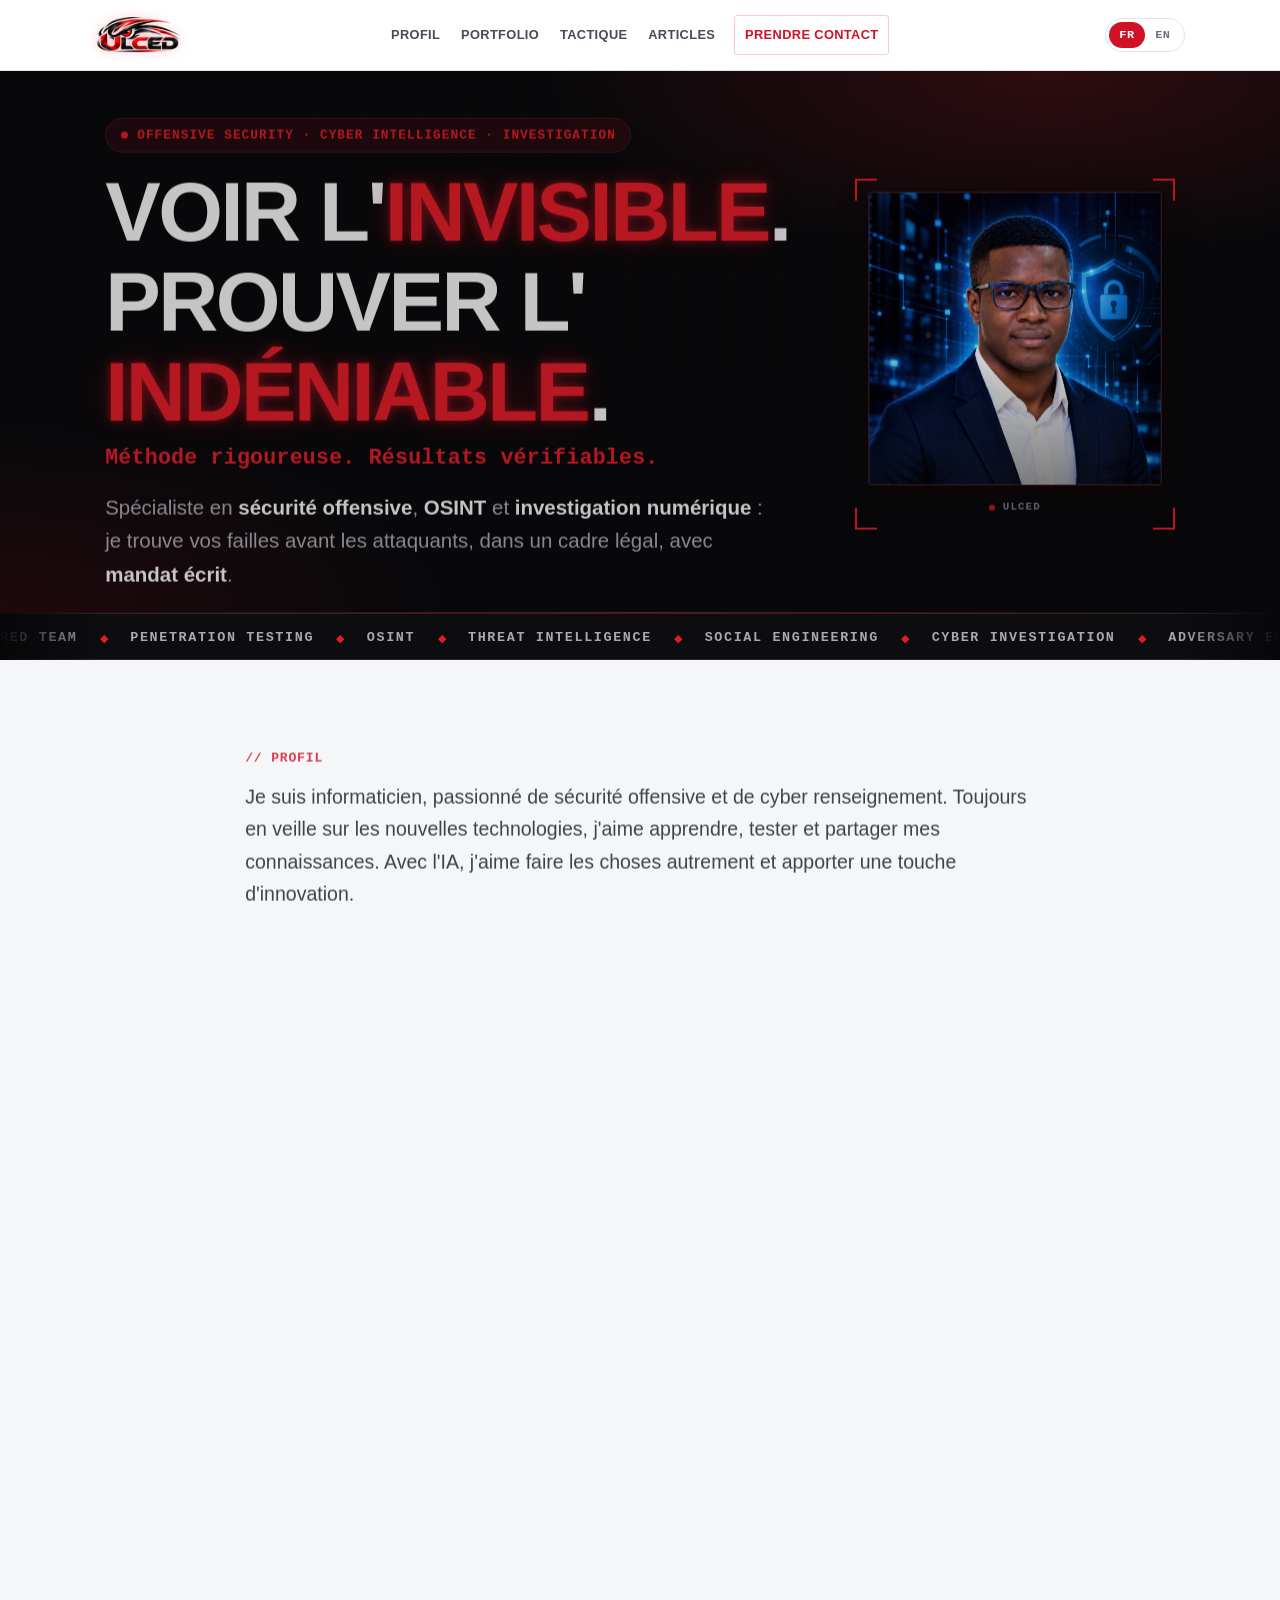
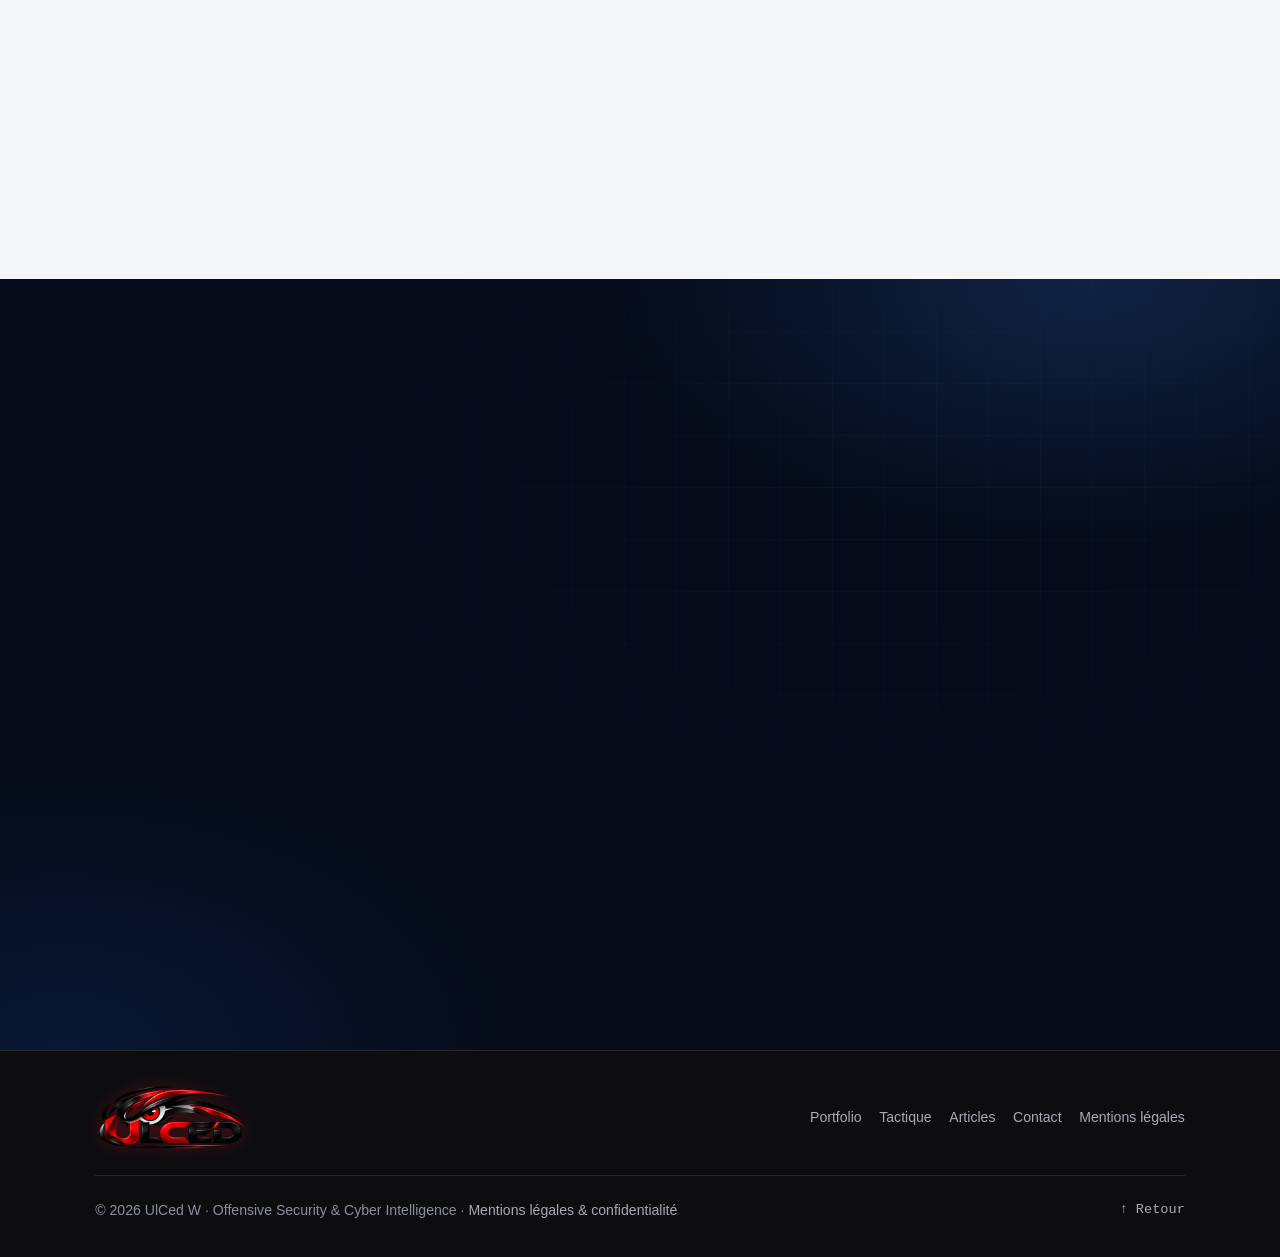
==== index.html @ e9af4fa5 "Give the Contact section a cyber midnight-blue background - New .section-night variable override (sa" ====
<!DOCTYPE html>
<html lang="fr" data-theme="dark">
<head>
  <meta charset="UTF-8" />
  <meta name="viewport" content="width=device-width, initial-scale=1.0" />

  <!-- Politique de sécurité du contenu : tout doit provenir du site lui-même -->
  <meta http-equiv="Content-Security-Policy"
        content="default-src 'self'; script-src 'self'; style-src 'self'; img-src 'self' data:; font-src 'self'; connect-src 'self'; form-action 'self' mailto:; base-uri 'self'; object-src 'none'; frame-src 'none'; child-src 'none'; worker-src 'none'; manifest-src 'self'; upgrade-insecure-requests" />
  <meta name="referrer" content="no-referrer" />
  <meta name="robots" content="index, follow" />
  <meta name="theme-color" content="#0a0a0c" />

  <title>UlCed W · Cybersécurité offensive, OSINT &amp; Investigation numérique</title>
  <meta name="description" content="Hacker éthique : tests d'intrusion, red teaming, OSINT et cyber-enquête. Sécurité offensive menée légalement, sous contrat, pour protéger votre organisation. Missions locales et à l'international." />
  <meta name="author" content="UlCed W" />
  <meta name="keywords" content="hacker éthique, pentest, test d'intrusion, red team, OSINT, cyber-enquête, cybersécurité, sécurité offensive" />

  <!-- Adresse publique du site : à remplacer par votre domaine réel après déploiement -->
  <link rel="canonical" href="https://ulced.com/" />

  <meta property="og:type" content="website" />
  <meta property="og:url" content="https://ulced.com/" />
  <meta property="og:title" content="UlCed W · Cybersécurité offensive, OSINT &amp; Investigation" />
  <meta property="og:description" content="Je teste vos systèmes, légalement, pour révéler vos failles avant qu'un adversaire ne les exploite. Pentest, red team, OSINT et cyber-enquête." />
  <meta property="og:image" content="https://ulced.com/assets/og-image.jpg" />
  <meta property="og:image:width" content="1200" />
  <meta property="og:image:height" content="630" />
  <meta property="og:locale" content="fr_FR" />
  <meta name="twitter:card" content="summary_large_image" />
  <meta name="twitter:title" content="UlCed W · Cybersécurité offensive, OSINT &amp; Investigation" />
  <meta name="twitter:description" content="Des failles prouvées, pas supposées. Pentest, red team, OSINT et cyber-enquête, légalement, sous contrat." />
  <meta name="twitter:image" content="https://ulced.com/assets/og-image.jpg" />

  <script src="js/head.js"></script>
  <link rel="preload" href="css/style.css" as="style" />
  <link rel="stylesheet" href="css/style.css" />
  <link rel="icon" type="image/png" href="assets/ulced-favicon.png" />
  <link rel="apple-touch-icon" href="assets/ulced-favicon.png" />

  <!-- Données structurées (SEO / résultats enrichis) -->
  <script type="application/ld+json">
  {
    "@context": "https://schema.org",
    "@type": "ProfessionalService",
    "name": "UlCed W · Cybersécurité offensive & Investigation numérique",
    "description": "Hacker éthique : tests d'intrusion, red teaming, OSINT et cyber-enquête. Missions légales, sous contrat, locales et à l'international.",
    "areaServed": ["Afrique de l'Ouest", "International"],
    "knowsAbout": ["Test d'intrusion", "Red teaming", "OSINT", "Cyber Threat Intelligence", "Cyber-enquête", "Sécurité mobile", "Ingénierie sociale"],
    "email": "ulc3d@proton.me",
    "url": "https://ulced.com/",
    "provider": { "@type": "Person", "name": "UlCed W", "jobTitle": "Hacker éthique · Sécurité offensive, OSINT & investigation" }
  }
  </script>
</head>
<body>
  <span id="top" aria-hidden="true"></span>
  <a class="skip-link" href="#main" data-en="Skip to content">Aller au contenu</a>

  <!-- ============ EN-TÊTE / NAVIGATION ============ -->
  <header class="site-header">
    <div class="container header-inner">
      <a href="#top" class="brand" aria-label="Accueil">
        <img src="assets/ulced-logo.png" alt="UlCed" class="brand-logo-full" width="99" height="42" />
      </a>

      <nav class="nav" aria-label="Navigation principale">
        <button class="nav-toggle" aria-expanded="false" aria-controls="nav-menu" aria-label="Ouvrir le menu">
          <span></span><span></span><span></span>
        </button>
        <ul class="nav-menu" id="nav-menu">
          <li><a href="#about" data-en="Profile">Profil</a></li>
          <li><a href="portfolio.html" data-en="Portfolio">Portfolio</a></li>
          <li><a href="methodology.html" data-en="Tactics">Tactique</a></li>
          <li><a href="articles.html" data-en="Articles">Articles</a></li>
          <li><a href="#contact" class="nav-cta" data-en="Get in touch">Prendre contact</a></li>
        </ul>
      </nav>

      <div class="lang-toggle" role="group" aria-label="Langue / Language">
        <button type="button" class="lang-btn is-active" data-lang="fr">FR</button>
        <button type="button" class="lang-btn" data-lang="en">EN</button>
      </div>
    </div>
  </header>

  <main id="main">

    <!-- ============ HERO ============ -->
    <section class="hero">
      <div class="hero-bg" aria-hidden="true"></div>
      <div class="container hero-inner">
        <div class="hero-text">
          <p class="hero-eyebrow reveal"><span class="dot"></span>Offensive Security · Cyber Intelligence · Investigation</p>
          <h1 class="hero-title reveal" data-en="See the &lt;span class=&quot;hl glitch&quot; data-text=&quot;INVISIBLE&quot;&gt;invisible&lt;/span&gt;.&lt;br /&gt;Prove the &lt;span class=&quot;hl glitch&quot; data-text=&quot;UNDENIABLE&quot;&gt;undeniable&lt;/span&gt;.">Voir l'<span class="hl glitch" data-text="INVISIBLE">invisible</span>.<br />Prouver l'<span class="hl glitch" data-text="INDÉNIABLE">indéniable</span>.</h1>
          <p class="hero-sub reveal" data-en="Rigorous method. Verifiable results.">Méthode rigoureuse. Résultats vérifiables.</p>
          <p class="hero-lead reveal" data-en="Specialist in &lt;strong&gt;offensive security&lt;/strong&gt;, &lt;strong&gt;OSINT&lt;/strong&gt; and &lt;strong&gt;digital investigation&lt;/strong&gt;: I find your flaws before the attackers do, within a legal framework, with a &lt;strong&gt;written mandate&lt;/strong&gt;.">Spécialiste en <strong>sécurité offensive</strong>, <strong>OSINT</strong> et <strong>investigation numérique</strong>&nbsp;: je trouve vos failles avant les attaquants, dans un cadre légal, avec <strong>mandat écrit</strong>.</p>
        </div>
        <div class="hero-photo-frame reveal">
          <span class="frame-corner corner-tl" aria-hidden="true"></span>
          <span class="frame-corner corner-tr" aria-hidden="true"></span>
          <span class="frame-corner corner-bl" aria-hidden="true"></span>
          <span class="frame-corner corner-br" aria-hidden="true"></span>
          <div class="hero-photo-inner">
            <img src="assets/profil-hero.jpg" alt="UlCed W" width="1100" height="1100" />
            <div class="hero-photo-scan" aria-hidden="true"></div>
          </div>
          <p class="frame-tag" aria-hidden="true"><span class="dot"></span>ULCED</p>
        </div>
      </div>
    </section>

    <!-- ============ BANDEAU DÉFILANT ============ -->
    <div class="marquee" aria-hidden="true">
      <div class="marquee-track">
        <span>Red Team</span><i>◆</i><span>Penetration Testing</span><i>◆</i><span>OSINT</span><i>◆</i><span>Threat Intelligence</span><i>◆</i><span>Social Engineering</span><i>◆</i><span>Cyber Investigation</span><i>◆</i><span>Adversary Emulation</span><i>◆</i>
        <span>Red Team</span><i>◆</i><span>Penetration Testing</span><i>◆</i><span>OSINT</span><i>◆</i><span>Threat Intelligence</span><i>◆</i><span>Social Engineering</span><i>◆</i><span>Cyber Investigation</span><i>◆</i><span>Adversary Emulation</span><i>◆</i>
      </div>
    </div>

    <!-- ============ PROFIL ============ -->
    <section id="about" class="section section-light">
      <div class="container about-single">
        <p class="section-eyebrow reveal" data-en="// Profile">// Profil</p>
        <div class="about-prose reveal">
          <p class="about-lede" data-en="I'm a computer scientist, passionate about offensive security and cyber intelligence. Always keeping an eye on new technologies, I love learning, testing and sharing what I know. With AI, I like doing things differently and bringing a touch of innovation.">Je suis informaticien, passionné de sécurité offensive et de cyber renseignement. Toujours en veille sur les nouvelles technologies, j'aime apprendre, tester et partager mes connaissances. Avec l'IA, j'aime faire les choses autrement et apporter une touche d'innovation.</p>
        </div>

        <div class="about-blocks-grid">
          <div class="about-block reveal">
            <h3 class="about-block-title" data-en="Here's what I do:">Voici ce que je sais faire&nbsp;:</h3>
            <ul class="about-skills">
              <li data-en="&lt;strong&gt;Investigate:&lt;/strong&gt; analyze a phone or a computer, piece together what happened and write an actionable report."><strong>Enquêter&nbsp;:</strong> analyser un téléphone ou un ordinateur, retrouver ce qui s'est passé et rédiger un rapport exploitable.</li>
              <li data-en="&lt;strong&gt;Protect an exposed person:&lt;/strong&gt; measure what can be found about them online, spot their data on the dark web and reduce the risks."><strong>Protéger une personne exposée&nbsp;:</strong> mesurer ce qu'on trouve sur elle en ligne, repérer ses données sur le dark web et réduire les risques.</li>
              <li data-en="&lt;strong&gt;Test and defend:&lt;/strong&gt; attack a system with authorization to find its flaws, then secure it and monitor it."><strong>Tester et défendre&nbsp;:</strong> attaquer un système avec autorisation pour trouver ses failles, puis le sécuriser et le surveiller.</li>
              <li data-en="&lt;strong&gt;Train:&lt;/strong&gt; pass my skills on to teams."><strong>Former&nbsp;:</strong> transmettre mes compétences à des équipes.</li>
              <li data-en="&lt;strong&gt;Design:&lt;/strong&gt; AI architectures and secure solutions."><strong>Concevoir&nbsp;:</strong> des architectures IA et des solutions sécurisées.</li>
              <li data-en="&lt;strong&gt;Create:&lt;/strong&gt; graphic design and video editing."><strong>Créer&nbsp;:</strong> des designs graphiques et des montages vidéo.</li>
            </ul>
          </div>

          <div class="about-block reveal">
            <h3 class="about-block-title" data-en="Professional experience:">Mes expériences professionnelles&nbsp;:</h3>
            <ul class="about-skills">
              <li data-en="Three years of experience in a banking environment and a government agency, plus two years freelance.">Trois ans d'expérience en environnement bancaire et en agence gouvernementale, et deux ans en freelance.</li>
              <li data-en="Member of HorusLabs' training team, involved in investigation and red team missions.">Membre de l'équipe de formateurs de HorusLabs, impliqué dans des missions d'investigation et de red team.</li>
              <li data-en="Best ethical hacker of Semaine du Numérique 2025, Hack2Protect 2025 laureate, and 2nd place at the JNC CTF, which brings together cybersecurity enthusiasts from the AES.">Meilleur hacker éthique de la Semaine du Numérique 2025, lauréat de Hack2Protect 2025 et 2<sup>e</sup>&nbsp;place au CTF des JNC, qui réunit des passionnés de cybersécurité de l'AES.</li>
            </ul>
            <p class="about-foot" data-en="I hold a Master's degree in cybersecurity and a Bachelor's in computer systems and networks. I'm currently preparing the CEH, CHFI and CPEN certifications.">Je suis titulaire d'un Master en cybersécurité et d'une licence en systèmes et réseaux informatiques. Je prépare les certifications CEH, CHFI et CPEN.</p>
          </div>
        </div>

        <!-- Illustrations en arrière-plan CSS (et non en &lt;img&gt;) : décourage
             l'enregistrement direct via le clic droit du navigateur. -->
        <div class="about-gallery reveal">
          <div class="about-gallery-item gi-prix-h2p-finale" role="img" aria-label="Remise de prix, finale Hack to Protect">
            <span class="g-corner g-tl"></span><span class="g-corner g-tr"></span><span class="g-corner g-bl"></span><span class="g-corner g-br"></span>
          </div>
          <div class="about-gallery-item gi-formation-salle" role="img" aria-label="Session de formation en sécurité offensive">
            <span class="g-corner g-tl"></span><span class="g-corner g-tr"></span><span class="g-corner g-bl"></span><span class="g-corner g-br"></span>
          </div>
          <div class="about-gallery-item gi-evenement-h2p" role="img" aria-label="Finalistes Hack to Protect, 4e édition">
            <span class="g-corner g-tl"></span><span class="g-corner g-tr"></span><span class="g-corner g-bl"></span><span class="g-corner g-br"></span>
          </div>
          <div class="about-gallery-item gi-portrait-jnc" role="img" aria-label="En intervention aux Journées Nationales de Cybersécurité">
            <span class="g-corner g-tl"></span><span class="g-corner g-tr"></span><span class="g-corner g-bl"></span><span class="g-corner g-br"></span>
          </div>
          <div class="about-gallery-item gi-formation-certificats" role="img" aria-label="Remise de certificats à l'issue d'une formation">
            <span class="g-corner g-tl"></span><span class="g-corner g-tr"></span><span class="g-corner g-bl"></span><span class="g-corner g-br"></span>
          </div>
          <div class="about-gallery-item gi-portrait-laptop" role="img" aria-label="En mission, ordinateur portable">
            <span class="g-corner g-tl"></span><span class="g-corner g-tr"></span><span class="g-corner g-bl"></span><span class="g-corner g-br"></span>
          </div>
          <div class="about-gallery-item gi-prix-jnc-ceremonie" role="img" aria-label="Cérémonie de remise de prix, JNC">
            <span class="g-corner g-tl"></span><span class="g-corner g-tr"></span><span class="g-corner g-bl"></span><span class="g-corner g-br"></span>
          </div>
          <div class="about-gallery-item gi-remise-diplome" role="img" aria-label="Remise de diplôme, Master en cybersécurité">
            <span class="g-corner g-tl"></span><span class="g-corner g-tr"></span><span class="g-corner g-bl"></span><span class="g-corner g-br"></span>
          </div>
        </div>
      </div>
    </section>

    <!-- ============ CONTACT ============ -->
    <section id="contact" class="section section-night">
      <div class="contact-bg" aria-hidden="true"></div>
      <div class="container contact-grid">
        <div class="contact-intro reveal">
          <p class="section-eyebrow">// Contact</p>
          <h2 class="section-title" data-en="Open a channel">Ouvrez un canal</h2>
          <p data-en="A target to assess, a threat to qualify, someone to locate, or an investigation to run? Write to me. &lt;strong&gt;First conversation is free and confidential&lt;/strong&gt;, &lt;strong&gt;reply within 48 hours&lt;/strong&gt;, and every mission starts with a clear contract.">Une cible à évaluer, une menace à qualifier, une personne à retrouver ou une enquête à mener&nbsp;? Écrivez-moi. <strong>Premier échange gratuit et confidentiel</strong>, <strong>réponse sous 48&nbsp;heures</strong>, et toute mission démarre par un contrat clair.</p>
          <ul class="contact-links">
            <li>
              <svg viewBox="0 0 24 24" fill="none" stroke="currentColor" stroke-width="1.7" stroke-linecap="round" stroke-linejoin="round"><rect x="4" y="10" width="16" height="11" rx="2"/><path d="M8 10V7a4 4 0 0 1 8 0v3"/></svg>
              <a href="mailto:ulc3d@proton.me">ulc3d@proton.me <span class="tag-soft" data-en="secure · encrypted contact">contact sécurisé · chiffré</span></a>
            </li>
            <li>
              <svg viewBox="0 0 24 24" fill="none" stroke="currentColor" stroke-width="1.7" stroke-linecap="round" stroke-linejoin="round"><path d="M17 2H7a2 2 0 0 0-2 2v16a2 2 0 0 0 2 2h10a2 2 0 0 0 2-2V4a2 2 0 0 0-2-2z"/><path d="M9 18h6"/></svg>
              <span class="contact-plain" data-en="Encrypted messaging (Signal, Session…) &lt;span class=&quot;tag-soft&quot;&gt;on request&lt;/span&gt;">Messagerie chiffrée (Signal, Session…) <span class="tag-soft">sur demande</span></span>
            </li>
            <li>
              <svg viewBox="0 0 24 24" fill="none" stroke="currentColor" stroke-width="1.7" stroke-linecap="round" stroke-linejoin="round"><path d="M15 10l4.5-2.5v9L15 14M4 7h9a2 2 0 0 1 2 2v6a2 2 0 0 1-2 2H4a2 2 0 0 1-2-2V9a2 2 0 0 1 2-2z"/></svg>
              <span class="contact-plain" data-en="In-person meeting (on-site, if needed) or video call">Rendez-vous en présentiel (sur site, au besoin) ou en visioconférence</span>
            </li>
          </ul>
          <p class="contact-note" data-en="For sensitive matters, I'll adapt to your channel of choice: another secure platform on request.">Pour les échanges sensibles, je m'adapte à votre canal&nbsp;: autre plateforme sécurisée de votre choix sur demande.</p>
        </div>

        <!-- Envoi via la fonction Cloudflare /api/contact ; repli mailto si indisponible -->
        <form class="contact-form reveal" id="contact-form" novalidate>
          <div class="field">
            <label for="cf-name" data-en="Name / Organization">Nom / Organisation</label>
            <input type="text" id="cf-name" name="name" autocomplete="name" required maxlength="80" />
          </div>
          <div class="field">
            <label for="cf-email">Email</label>
            <input type="email" id="cf-email" name="email" autocomplete="email" required maxlength="120" />
          </div>
          <div class="field">
            <label for="cf-message" data-en="Your request">Votre besoin</label>
            <textarea id="cf-message" name="message" rows="5" required maxlength="2000"></textarea>
          </div>
          <!-- Pot de miel anti-spam : invisible, doit rester vide -->
          <div class="hp" aria-hidden="true">
            <label>Ne pas remplir<input type="text" name="website" tabindex="-1" autocomplete="off" /></label>
          </div>
          <!-- Horodatage posé au chargement : détecte les envois trop rapides (bots) -->
          <input type="hidden" name="ts" id="cf-ts" value="" />
          <button type="submit" class="btn btn-primary btn-block" id="cf-submit" data-en="Send my request">Envoyer ma demande</button>
          <p class="form-status" id="form-status" role="status" aria-live="polite"></p>
          <p class="form-hint" data-en="Your information is used only to reply to you, never shared with a third party, never stored beyond the email.">Vos informations servent uniquement à vous répondre, aucun partage à un tiers, aucun stockage au-delà de l'email.</p>
        </form>
      </div>
    </section>
  </main>

  <!-- ============ PIED DE PAGE ============ -->
  <footer class="site-footer">
    <div class="container">
      <div class="footer-top-row">
        <div class="footer-brand">
          <img src="assets/ulced-logo-full.png" alt="UlCed" class="footer-full-logo" width="236" height="100" />
        </div>
        <nav class="footer-nav" aria-label="Liens de pied de page">
          <a href="portfolio.html" data-en="Portfolio">Portfolio</a>
          <a href="methodology.html" data-en="Tactics">Tactique</a>
          <a href="articles.html" data-en="Articles">Articles</a>
          <a href="#contact">Contact</a>
          <a href="legal.html" data-en="Legal notice">Mentions légales</a>
        </nav>
      </div>
      <div class="footer-inner">
        <p data-en="© &lt;span id=&quot;year&quot;&gt;&lt;/span&gt; UlCed W · Offensive Security &amp; Cyber Intelligence · &lt;a href=&quot;legal.html&quot;&gt;Legal notice &amp; privacy&lt;/a&gt;">© <span id="year"></span> UlCed W · Offensive Security &amp; Cyber Intelligence · <a href="legal.html">Mentions légales &amp; confidentialité</a></p>
        <a href="#top" class="footer-top" data-en="↑ Back to top">↑ Retour</a>
      </div>
    </div>
  </footer>

  <!-- Bouton flottant « haut de page » -->
  <button class="to-top" id="to-top" aria-label="Remonter en haut" title="Haut de page">
    <svg viewBox="0 0 24 24" width="20" height="20" fill="none" stroke="currentColor" stroke-width="2.2" stroke-linecap="round" stroke-linejoin="round"><path d="M12 19V5M5 12l7-7 7 7"/></svg>
  </button>

  <script src="js/main.js" defer></script>
</body>
</html>
---- css/style.css ----
/* ============================================================
   Portfolio Ulrich C. Wangrawa
   Cybersécurité offensive & Cyber renseignement
   Design : rouge & noir, sombre, imposant. Thème unique.
   Aucune dépendance externe (police système) = sécurité + rapidité.
   ============================================================ */

:root {
  /* Palette rouge / noir */
  --bg:            #08080a;
  --bg-alt:        #0d0d10;
  --surface:       #121216;
  --surface-2:     #1a1a1f;
  --border:        #26262c;
  --border-red:    #3a1a1e;
  --text:          #f4f4f6;
  --text-soft:     #a9a9b3;
  --text-faint:    #8b8f9c;

  --red:           #e11d2a;
  --red-bright:    #ff2d3a;
  --red-deep:      #a80f1a;
  --red-soft:      rgba(225, 29, 42, .12);
  --red-glow:      rgba(225, 29, 42, .28);

  --shadow:        0 2px 6px rgba(0,0,0,.5), 0 16px 40px rgba(0,0,0,.4);
  --shadow-red:    0 8px 24px -10px var(--red-glow);

  --radius:        4px;
  --radius-sm:     3px;
  --maxw:          1160px;
  --pad:           clamp(1.1rem, 4vw, 2.2rem);

  --font: "Inter", -apple-system, BlinkMacSystemFont, "Segoe UI", Roboto, Helvetica, Arial, sans-serif;
  --font-mono: ui-monospace, "SFMono-Regular", "JetBrains Mono", Menlo, Consolas, monospace;

  --ease: cubic-bezier(.22, .61, .36, 1);

  color-scheme: dark;
}

/* ---------------- Base ---------------- */
* { box-sizing: border-box; }
html { scroll-behavior: smooth; -webkit-text-size-adjust: 100%; }
@media (prefers-reduced-motion: reduce) { html { scroll-behavior: auto; } }

body {
  margin: 0;
  font-family: var(--font);
  background: var(--bg);
  color: var(--text);
  line-height: 1.65;
  -webkit-font-smoothing: antialiased;
  text-rendering: optimizeLegibility;
  overflow-x: hidden;
}

h1, h2, h3 { line-height: 1.08; letter-spacing: -.02em; margin: 0 0 .5em; font-weight: 800; }
p { margin: 0 0 1rem; }
a { color: var(--red); text-decoration: none; transition: color .2s var(--ease); }
a:hover { color: var(--red-bright); }
strong { color: var(--text); }
img { max-width: 100%; display: block; }
svg { display: block; }

.container { width: 100%; max-width: var(--maxw); margin-inline: auto; padding-inline: var(--pad); }

.skip-link {
  position: absolute; left: -999px; top: 0; z-index: 200;
  background: var(--red); color: #fff; padding: .6rem 1rem;
}
.skip-link:focus { left: 0; }

:focus-visible { outline: 2px solid var(--red); outline-offset: 3px; }

::selection { background: var(--red); color: #fff; }

/* ---------------- Boutons ---------------- */
.btn {
  display: inline-flex; align-items: center; justify-content: center; gap: .5rem;
  padding: .85rem 1.6rem; border-radius: var(--radius-sm);
  font-weight: 700; font-size: .82rem; letter-spacing: .08em; text-transform: uppercase; cursor: pointer;
  border: 1px solid transparent;
  transition: transform .15s var(--ease), background .2s var(--ease), box-shadow .2s var(--ease), border-color .2s, color .2s;
  white-space: nowrap;
}
.btn:hover { transform: translateY(-2px); }
.btn:active { transform: translateY(0); }
.btn-primary { background: var(--red); color: #fff; box-shadow: var(--shadow-red); }
.btn-primary:hover { background: var(--red-bright); color: #fff; box-shadow: 0 14px 46px -10px var(--red-glow); }
.btn-ghost { background: transparent; color: var(--text); border-color: var(--border); }
.btn-ghost:hover { border-color: var(--red); color: var(--red); }
.btn-block { width: 100%; }

/* ---------------- En-tête ---------------- */
/* Fond blanc : on redéfinit la palette (comme .section-light) pour que
   tous les éléments imbriqués (nav, logo, langue, burger) restent lisibles. */
.site-header {
  --bg: #ffffff;
  --bg-alt: #ffffff;
  --surface: #ffffff;
  --surface-2: #eef0f4;
  --border: #e1e4ea;
  --border-red: #f2ccd0;
  --text: #14161b;
  --text-soft: #454b57;
  --text-faint: #6b7180;
  --red: #cf1225;
  --red-bright: #e11d2a;
  --red-soft: #fdeaec;

  position: sticky; top: 0; z-index: 100;
  background: #ffffff;
  border-bottom: 1px solid var(--border);
  box-shadow: 0 1px 2px rgba(16,24,40,.04);
  color: var(--text);
  transition: box-shadow .3s;
}
.site-header.scrolled { box-shadow: 0 1px 2px rgba(16,24,40,.06), 0 10px 26px rgba(16,24,40,.08); }
.header-inner { display: flex; align-items: center; justify-content: space-between; gap: 1rem; height: 70px; }

.brand { display: flex; align-items: center; gap: .7rem; color: var(--text); font-weight: 800; flex-shrink: 0; }
.brand:hover { color: var(--text); }
.brand-logo { display: block; height: 34px; width: auto; }
.brand-logo-full { display: block; height: 36px; width: auto; filter: drop-shadow(0 0 6px var(--red-glow)); }
.footer-full-logo { display: block; width: 150px; height: auto; filter: drop-shadow(0 0 8px var(--red-glow)); }
@media (max-width: 1080px) { .brand-logo-full { height: 30px; } }
.brand-name { font-size: .95rem; letter-spacing: .04em; }

.nav { display: flex; align-items: center; min-width: 0; }
.nav-menu { list-style: none; display: flex; align-items: center; gap: .1rem; margin: 0; padding: 0; }
.nav-menu a {
  display: inline-block; white-space: nowrap;
  color: var(--text-soft); font-weight: 600; font-size: .8rem; letter-spacing: .03em; text-transform: uppercase;
  padding: .55rem .6rem; border-radius: var(--radius-sm); transition: color .2s, background .2s;
}
.nav-menu a:hover { color: var(--red); background: var(--red-soft); }
.nav-menu .nav-cta { color: var(--red); border: 1px solid var(--border-red); margin-left: .5rem; }
.nav-menu .nav-cta:hover { background: var(--red); color: #fff; border-color: var(--red); }

.nav-toggle { display: none; }

/* Nav minimaliste (page mentions légales) : un seul lien, toujours visible,
   jamais transformé en menu mobile en position fixe (pas de bouton burger). */
.nav-menu-static { list-style: none; display: flex; align-items: center; margin: 0; padding: 0; }
.nav-menu-static .nav-cta { color: var(--red); border: 1px solid var(--border-red); border-radius: var(--radius-sm); padding: .55rem .85rem; font-weight: 600; font-size: .82rem; letter-spacing: .04em; text-transform: uppercase; transition: color .2s, background .2s; }
.nav-menu-static .nav-cta:hover { background: var(--red); color: #fff; border-color: var(--red); }

/* ---- Bascule de langue FR / EN ---- */
.lang-toggle {
  display: inline-flex; align-items: center; margin-left: .9rem; flex-shrink: 0;
  border: 1px solid var(--border); border-radius: 100px; padding: 3px; background: var(--surface);
}
.lang-btn {
  border: none; background: transparent; color: var(--text-faint); cursor: pointer;
  font-family: var(--font-mono); font-size: .74rem; font-weight: 700; letter-spacing: .04em;
  padding: .35rem .65rem; border-radius: 100px; transition: color .2s, background .2s;
}
.lang-btn:hover { color: var(--text); }
.lang-btn.is-active { background: var(--red); color: #fff; }

/* ---------------- Hero ---------------- */
.hero { position: relative; overflow: hidden; padding: clamp(4rem, 12vw, 8rem) 0 clamp(3.5rem, 9vw, 6rem); }
.hero-bg {
  position: absolute; inset: 0; z-index: 0; pointer-events: none;
  background:
    radial-gradient(58% 50% at 82% 0%, color-mix(in srgb, var(--red) 18%, transparent), transparent 68%),
    radial-gradient(50% 50% at 0% 100%, color-mix(in srgb, var(--red-deep) 14%, transparent), transparent 70%);
}
.hero-bg::before {
  content: ""; position: absolute; inset: 0;
  background-image:
    linear-gradient(color-mix(in srgb, var(--red) 8%, transparent) 1px, transparent 1px),
    linear-gradient(90deg, color-mix(in srgb, var(--red) 8%, transparent) 1px, transparent 1px);
  background-size: 52px 52px;
  mask-image: radial-gradient(75% 65% at 60% 25%, #000 0%, transparent 78%);
  -webkit-mask-image: radial-gradient(75% 65% at 60% 25%, #000 0%, transparent 78%);
  opacity: .4;
  animation: gridpan 46s linear infinite;
}
@keyframes gridpan { from { background-position: 0 0; } to { background-position: 52px 52px; } }
@media (prefers-reduced-motion: reduce) { .hero-bg::before { animation: none; } }
.hero-bg::after { /* liseré rouge en bas du hero */
  content: ""; position: absolute; left: 0; right: 0; bottom: 0; height: 1px;
  background: linear-gradient(90deg, transparent, var(--red), transparent); opacity: .5;
}
.hero-inner {
  position: relative; z-index: 1; max-width: 1140px;
  display: grid; grid-template-columns: 1fr 320px; gap: clamp(2rem, 5vw, 4rem); align-items: center;
}
.hero-text { min-width: 0; }

/* ---- Cadre « scan biométrique » de la photo du hero ---- */
.hero-photo-frame { position: relative; aspect-ratio: 1; padding: 13px; }

.hero-photo-inner {
  position: relative; width: 100%; height: 100%; overflow: hidden;
  border-radius: var(--radius-sm); border: 1px solid var(--border-red);
  box-shadow: var(--shadow), var(--shadow-red);
}
.hero-photo-inner img { width: 100%; height: 100%; object-fit: cover; display: block; filter: grayscale(.15) contrast(1.05); }
.hero-photo-inner::after {
  content: ""; position: absolute; inset: 0;
  box-shadow: inset 0 0 0 1px rgba(255,255,255,.06);
  background: linear-gradient(0deg, rgba(8,8,10,.4), transparent 42%);
}

/* Repères d'angle façon viseur / capteur */
.frame-corner { position: absolute; width: 22px; height: 22px; z-index: 2; pointer-events: none; border: 2px solid var(--red); }
.corner-tl { top: 0; left: 0; border-right: none; border-bottom: none; }
.corner-tr { top: 0; right: 0; border-left: none; border-bottom: none; }
.corner-bl { bottom: 0; left: 0; border-right: none; border-top: none; }
.corner-br { bottom: 0; right: 0; border-left: none; border-top: none; }

/* Balayage façon scanner biométrique */
.hero-photo-scan {
  position: absolute; left: 0; right: 0; height: 26%; z-index: 1; pointer-events: none;
  background: linear-gradient(180deg, transparent, rgba(225,29,42,.4), transparent);
  animation: photoscan 5.5s ease-in-out infinite;
}
@keyframes photoscan { 0%{transform:translateY(-140%);} 50%{transform:translateY(480%);} 100%{transform:translateY(-140%);} }
@media (prefers-reduced-motion: reduce) { .hero-photo-scan { animation: none; display: none; } }

/* Étiquette « identité vérifiée » */
.frame-tag {
  display: flex; align-items: center; justify-content: center; gap: .5rem; margin: .8rem 0 0;
  font-family: var(--font-mono); font-size: .68rem; font-weight: 700; letter-spacing: .1em;
  color: var(--text-faint);
}
.frame-tag .dot { width: 6px; height: 6px; border-radius: 50%; background: var(--red); box-shadow: 0 0 0 0 var(--red-glow); animation: pulse 2.4s infinite; }
@media (prefers-reduced-motion: reduce) { .frame-tag .dot { animation: none; } }

@media (max-width: 880px) {
  .hero-inner { grid-template-columns: 1fr; }
  .hero-photo-frame { max-width: 220px; margin: 0 auto; order: -1; }
}
.hero-eyebrow {
  display: inline-flex; align-items: center; gap: .6rem; max-width: 100%;
  font-family: var(--font-mono); font-size: .8rem; font-weight: 600; letter-spacing: .08em; text-transform: uppercase;
  color: var(--red); border: 1px solid var(--border-red); background: var(--red-soft);
  padding: .4rem .9rem; border-radius: 100px; margin-bottom: .9rem;
}
.hero-eyebrow .dot { width: 7px; height: 7px; border-radius: 50%; background: var(--red); box-shadow: 0 0 0 0 var(--red-glow); animation: pulse 2.4s infinite; }
@keyframes pulse { 0%{box-shadow:0 0 0 0 var(--red-glow);} 70%{box-shadow:0 0 0 7px transparent;} 100%{box-shadow:0 0 0 0 transparent;} }
@media (prefers-reduced-motion: reduce) { .hero-eyebrow .dot { animation: none; } }

.hero-title {
  font-size: clamp(2.4rem, 8vw, 5.2rem); font-weight: 900; letter-spacing: -.03em;
  text-transform: uppercase; margin-bottom: .8rem;
}
.hero-title .hl {
  position: relative; color: var(--red);
  text-shadow: 0 0 10px rgba(225, 29, 42, .55), 0 0 32px rgba(225, 29, 42, .35);
  animation: hlpulse 3.4s ease-in-out infinite;
}
@keyframes hlpulse {
  0%, 100% { text-shadow: 0 0 10px rgba(225, 29, 42, .55), 0 0 32px rgba(225, 29, 42, .35); }
  50% { text-shadow: 0 0 14px rgba(225, 29, 42, .7), 0 0 46px rgba(225, 29, 42, .5); }
}
.glitch::before, .glitch::after {
  content: attr(data-text); position: absolute; left: 0; top: 0; width: 100%;
  clip-path: inset(0 0 0 0); opacity: 0;
}
.hero-title:hover .glitch::before { color: #22d3ee; animation: glitchA .5s steps(2) 1; }
.hero-title:hover .glitch::after  { color: #ff2d3a; animation: glitchB .5s steps(2) 1; }
@keyframes glitchA { 0%{opacity:.8; transform:translate(-3px,-2px); clip-path:inset(0 0 62% 0);} 100%{opacity:0; transform:none;} }
@keyframes glitchB { 0%{opacity:.8; transform:translate(3px,2px); clip-path:inset(58% 0 0 0);} 100%{opacity:0; transform:none;} }
@media (prefers-reduced-motion: reduce) { .hero-title .hl { animation: none; } }
.hero-lead { font-size: clamp(1.05rem, 2.2vw, 1.28rem); color: var(--text-soft); max-width: 660px; margin-bottom: 0; }

/* ---------------- Sections ---------------- */
.section { padding: clamp(4rem, 10vw, 6.5rem) 0; position: relative; }
.section-alt { background: var(--bg-alt); border-block: 1px solid var(--border); }
.section-head { max-width: 680px; margin-bottom: 3.2rem; }
.section-eyebrow { font-family: var(--font-mono); font-size: .82rem; font-weight: 600; letter-spacing: .06em; text-transform: uppercase; color: var(--red); margin-bottom: .7rem; }
.section-title { font-size: clamp(1.8rem, 4.5vw, 2.8rem); font-weight: 800; }
.section-sub { color: var(--text-soft); font-size: 1.05rem; margin: 0; }

/* ---------------- Profil (lecture éditoriale, sans photo) ---------------- */
.about-single { max-width: 860px; }

.about-prose { display: grid; gap: 1.25rem; margin-bottom: 2.4rem; }
.about-prose p { margin: 0; color: var(--text-soft); font-size: 1.05rem; line-height: 1.8; }
.about-prose .about-lede { color: var(--text); font-size: 1.22rem; font-weight: 500; line-height: 1.65; }
.about-prose strong { color: var(--text); }

.about-facts-row {
  list-style: none; margin: 0 0 2.2rem; padding: 1.4rem 0; display: flex; flex-wrap: wrap; gap: 1.4rem 0;
  border-top: 1px solid var(--border); border-bottom: 1px solid var(--border);
}
.about-facts-row li {
  flex: 1 1 160px; display: flex; flex-direction: column; gap: .3rem;
  padding-inline: 1.4rem; border-left: 1px solid var(--border);
}
.about-facts-row li:first-child { border-left: 0; padding-left: 0; }
.fact-label { color: var(--text-faint); font-family: var(--font-mono); font-size: .76rem; letter-spacing: .05em; text-transform: uppercase; }
.fact-value { color: var(--text); font-weight: 700; font-size: 1rem; }

.values { list-style: none; margin: 1.6rem 0 0; padding: 0; display: grid; gap: .7rem; }
.values li { position: relative; padding-left: 1.9rem; color: var(--text); font-weight: 500; }
.values li::before {
  content: "▸"; position: absolute; left: 0; top: 0; color: var(--red); font-size: 1.05rem; line-height: 1.55;
}

.about-blocks-grid { display: grid; grid-template-columns: 1fr 1fr; gap: 2.2rem; margin-bottom: 1rem; }
@media (max-width: 760px) { .about-blocks-grid { grid-template-columns: 1fr; gap: 0; } }

.about-block { margin-bottom: 2.3rem; }
.about-block-title {
  font-family: var(--font-mono); font-size: 1rem; font-weight: 700; letter-spacing: .02em;
  color: var(--text); margin-bottom: 1.1rem;
}
.about-skills { list-style: none; margin: 0; padding: 0; display: grid; gap: .9rem; }
.about-skills li {
  position: relative; padding-left: 1.7rem; color: var(--text-soft); font-size: .98rem; line-height: 1.6;
}
.about-skills li::before {
  content: "▸"; position: absolute; left: 0; top: .02em; color: var(--red); font-size: 1rem; line-height: 1.5;
}
.about-skills li strong { color: var(--text); }
.about-foot { color: var(--text); font-size: 1rem; font-weight: 500; line-height: 1.65; margin: 1.1rem 0 0; }

.about-gallery {
  display: grid; grid-template-columns: repeat(auto-fill, minmax(150px, 1fr)); gap: .9rem; margin-top: 2.4rem;
}

/* Cadre « cyber » : fond CSS (pas de &lt;img&gt;) + coins en équerre, même
   langage visuel que le cadre de la photo en en-tête. */
.about-gallery-item {
  position: relative; aspect-ratio: 4 / 3; background-size: cover; background-position: center;
  border: 1px solid var(--border-red); box-shadow: var(--shadow);
  filter: grayscale(.12) contrast(1.03);
  transition: filter .25s, box-shadow .25s, border-color .25s, transform .25s;
  -webkit-user-select: none; user-select: none; -webkit-user-drag: none;
}
.about-gallery-item:hover {
  transform: translateY(-3px); border-color: var(--red); box-shadow: var(--shadow), var(--shadow-red);
  filter: grayscale(0) contrast(1.03);
}
.about-gallery-item::after {
  content: ""; position: absolute; inset: 0; pointer-events: none;
  background: linear-gradient(135deg, transparent 42%, rgba(207,18,37,.16) 50%, transparent 58%);
  opacity: 0; transition: opacity .3s;
}
.about-gallery-item:hover::after { opacity: 1; }

.g-corner { position: absolute; width: 13px; height: 13px; pointer-events: none; opacity: .9; }
.g-tl { top: 5px; left: 5px; border-top: 2px solid var(--red); border-left: 2px solid var(--red); }
.g-tr { top: 5px; right: 5px; border-top: 2px solid var(--red); border-right: 2px solid var(--red); }
.g-bl { bottom: 5px; left: 5px; border-bottom: 2px solid var(--red); border-left: 2px solid var(--red); }
.g-br { bottom: 5px; right: 5px; border-bottom: 2px solid var(--red); border-right: 2px solid var(--red); }

/* ?v=2 : les fichiers portent le cache "immutable" (30 j, voir _headers) ;
   quand une image change sous le même nom, on incrémente ce paramètre pour
   forcer les navigateurs à la retélécharger. */
.gi-prix-h2p-finale        { background-image: url("../assets/profil-prix-h2p-finale.jpg?v=2"); }
.gi-formation-salle        { background-image: url("../assets/profil-formation-salle.jpg?v=2"); }
.gi-evenement-h2p          { background-image: url("../assets/profil-evenement-h2p.jpg?v=2"); }
.gi-portrait-jnc           { background-image: url("../assets/profil-portrait-jnc.jpg?v=3"); }
.gi-formation-certificats  { background-image: url("../assets/profil-formation-certificats.jpg?v=2"); }
.gi-portrait-laptop        { background-image: url("../assets/profil-portrait-laptop.jpg?v=3"); }
.gi-prix-jnc-ceremonie     { background-image: url("../assets/profil-prix-jnc-ceremonie.jpg?v=2"); }
.gi-remise-diplome         { background-image: url("../assets/profil-remise-diplome.jpg?v=3"); }

@media (max-width: 520px) { .about-gallery { grid-template-columns: repeat(2, 1fr); } }

/* ---------------- Étiquette de cas (Tactique) ---------------- */
.project-tag { display: inline-block; font-family: var(--font-mono); font-size: .72rem; font-weight: 600; letter-spacing: .06em; text-transform: uppercase; color: var(--red); margin-bottom: .9rem; }

/* ---------------- Grille de cartes (page Tactique) ---------------- */
.skills-grid { display: grid; grid-template-columns: repeat(auto-fit, minmax(250px, 1fr)); gap: 1.3rem; }
.skill-group { background: var(--surface); border: 1px solid var(--border); border-radius: var(--radius); padding: 1.5rem; box-shadow: var(--shadow); }
.skill-group h3 { display: flex; align-items: center; gap: .6rem; font-size: 1rem; margin-bottom: 1.1rem; color: var(--text); letter-spacing: 0; }

/* ---------------- Contact ---------------- */
.contact-grid { position: relative; z-index: 1; display: grid; grid-template-columns: 1fr 1fr; gap: clamp(2rem, 5vw, 4.5rem); align-items: start; }
.contact-intro p { color: var(--text-soft); }
.contact-links { list-style: none; margin: 1.9rem 0 0; padding: 0; display: grid; gap: 1rem; }
.contact-links li { display: flex; align-items: center; gap: .85rem; }
.contact-links svg { width: 20px; height: 20px; color: var(--red); flex-shrink: 0; }
.contact-links a { color: var(--text); font-weight: 500; word-break: break-word; }
.contact-links a:hover { color: var(--red); }

.contact-form { background: var(--surface); border: 1px solid var(--border); border-radius: var(--radius); padding: clamp(1.4rem, 4vw, 2.1rem); box-shadow: var(--shadow); }
.field { margin-bottom: 1.1rem; }
.field label { display: block; font-family: var(--font-mono); font-size: .78rem; letter-spacing: .04em; text-transform: uppercase; font-weight: 600; margin-bottom: .45rem; color: var(--text-soft); }
.field input, .field textarea {
  width: 100%; padding: .8rem .9rem; font: inherit; font-size: .95rem; color: var(--text);
  background: var(--bg); border: 1px solid var(--border); border-radius: var(--radius-sm);
  transition: border-color .2s, box-shadow .2s; resize: vertical;
}
.field input:focus, .field textarea:focus { outline: none; border-color: var(--red); box-shadow: 0 0 0 3px var(--red-soft); }
.form-hint { font-size: .8rem; color: var(--text-faint); margin: .9rem 0 0; text-align: center; }

/* Pot de miel anti-spam : hors écran, invisible pour les humains */
.hp { position: absolute; left: -9999px; width: 1px; height: 1px; overflow: hidden; }

/* Messages d'état du formulaire */
.form-status { font-size: .9rem; margin: .9rem 0 0; text-align: center; min-height: 1.2em; }
.form-status.is-ok { color: #34d399; }
.form-status.is-err { color: var(--red-bright); }

/* ---------------- Pied de page ---------------- */
.site-footer { border-top: 1px solid var(--border); padding: 2.2rem 0; background: var(--bg-alt); }
.footer-inner { display: flex; flex-wrap: wrap; justify-content: space-between; align-items: center; gap: 1rem; }
.footer-inner p { margin: 0; color: var(--text-faint); font-size: .88rem; }
.footer-top { font-size: .85rem; color: var(--text-soft); font-family: var(--font-mono); }

/* ---------------- Animations d'apparition ---------------- */
/* Sans JavaScript, tout reste visible (pas de page blanche). Les animations
   ne s'activent que si <html> porte la classe .js (ajoutée par js/head.js). */
.reveal { opacity: 1; }
html.js .reveal { opacity: 0; transform: translateY(24px); transition: opacity .6s var(--ease), transform .6s var(--ease); }
html.js .reveal.in { opacity: 1; transform: none; }
@media (prefers-reduced-motion: reduce) { html.js .reveal { opacity: 1; transform: none; transition: none; } }

/* ---------------- Responsive ---------------- */
@media (max-width: 880px) {
  .contact-grid { grid-template-columns: 1fr; }
}

/* Le menu desktop (7 liens + logo + sélecteur de langue) a besoin de place :
   on bascule en menu mobile bien avant qu'il ne soit à l'étroit (tablettes incluses). */
@media (max-width: 1080px) {
  .nav-toggle {
    display: inline-flex; flex-direction: column; justify-content: center; gap: 5px;
    width: 44px; height: 44px; padding: 0 11px; background: var(--surface);
    border: 1px solid var(--border); border-radius: var(--radius-sm); cursor: pointer; order: 2;
  }
  .nav-toggle span { display: block; height: 2px; width: 100%; background: var(--text); transition: transform .25s, opacity .25s; }
  .nav-toggle[aria-expanded="true"] span:nth-child(1) { transform: translateY(7px) rotate(45deg); background: var(--red); }
  .nav-toggle[aria-expanded="true"] span:nth-child(2) { opacity: 0; }
  .nav-toggle[aria-expanded="true"] span:nth-child(3) { transform: translateY(-7px) rotate(-45deg); background: var(--red); }

  .nav-menu {
    position: fixed; inset: 70px 0 auto 0; flex-direction: column; align-items: stretch; gap: .2rem;
    background: var(--bg); border-bottom: 1px solid var(--border); padding: 1rem var(--pad) 1.4rem;
    transform: translateY(-130%); transition: transform .3s var(--ease); box-shadow: var(--shadow);
  }
  .nav-menu.open { transform: translateY(0); }
  .nav-menu a { padding: .85rem 1rem; font-size: .9rem; white-space: normal; }
  .nav-menu .nav-cta { margin-left: 0; text-align: center; margin-top: .4rem; }

  .lang-toggle { margin-left: .5rem; order: 1; }
}

/* Très petits écrans (téléphones anciens/étroits) : resserrer l'en-tête */
@media (max-width: 380px) {
  .header-inner { gap: .3rem; }
  .brand-logo-full { height: 22px; }
  .nav-menu-static { min-width: 0; flex: 1 1 auto; }
  .nav-menu-static li { min-width: 0; }
  .nav-menu-static .nav-cta { display: inline-block; padding: .4rem .5rem; font-size: .62rem; letter-spacing: .02em; white-space: normal; text-align: center; line-height: 1.3; }
  .lang-toggle { margin-left: .25rem; }
  .lang-btn { padding: .28rem .42rem; font-size: .64rem; }
}

/* ============================================================
   AJOUTS : vie & mouvement, punchlines EN, panneau éthique
   ============================================================ */

/* ---- Bandeau défilant ---- */
.marquee {
  border-block: 1px solid var(--border); background: var(--bg-alt);
  overflow: hidden; white-space: nowrap; padding: .6rem 0;
  -webkit-mask-image: linear-gradient(90deg, transparent, #000 8%, #000 92%, transparent);
  mask-image: linear-gradient(90deg, transparent, #000 8%, #000 92%, transparent);
}
.marquee-track { display: inline-flex; align-items: center; gap: 1.4rem; animation: marquee 26s linear infinite; }
.marquee-track span {
  font-family: var(--font-mono); font-size: .84rem; letter-spacing: .12em; text-transform: uppercase;
  color: var(--text-soft); font-weight: 600;
}
.marquee-track i { color: var(--red); font-style: normal; font-size: .7rem; }
@keyframes marquee { from{transform:translateX(0);} to{transform:translateX(-50%);} }
.marquee:hover .marquee-track { animation-play-state: paused; }
@media (prefers-reduced-motion: reduce) { .marquee-track { animation: none; } }

/* ---- Sous-accroche du hero ---- */
.hero-sub {
  font-family: var(--font-mono); color: var(--red); font-weight: 600;
  font-size: clamp(1rem, 2.6vw, 1.35rem); letter-spacing: .01em;
  margin: -.6rem 0 .9rem;
}

.em em, .card p em { color: var(--text); font-style: normal; text-decoration: underline; text-decoration-color: var(--red); text-underline-offset: 3px; }

/* ---- Section Méthode ---- */
.method { list-style: none; margin: 0; padding: 0; display: grid; grid-template-columns: repeat(4, 1fr); gap: 1.3rem; counter-reset: step; }
.method li {
  position: relative; background: var(--surface); border: 1px solid var(--border);
  border-top: 2px solid var(--red); border-radius: var(--radius); padding: 1.6rem 1.4rem; box-shadow: var(--shadow);
}
.method .step-num {
  display: grid; place-items: center; width: 40px; height: 40px; margin-bottom: 1rem;
  font-family: var(--font-mono); font-size: 1.1rem; font-weight: 800; color: var(--red);
  background: var(--red-soft); border: 1px solid var(--border-red); border-radius: 50%;
}
.method h3 { font-size: 1.05rem; margin-bottom: .5rem; }
.method p { color: var(--text-soft); font-size: .92rem; margin: 0; }

/* ---- Notes secondaires (contact) ---- */
.contact-plain { color: var(--text); font-weight: 500; }
.contact-note { color: var(--text-faint); font-size: .85rem; margin-top: 1.2rem; }

/* ---- Tag secondaire (contact) ---- */
.tag-soft {
  display: inline-block; margin-left: .5rem; font-family: var(--font-mono); font-size: .68rem;
  letter-spacing: .04em; color: var(--text-faint); border: 1px solid var(--border); border-radius: 100px; padding: .1rem .5rem;
}

@media (max-width: 900px) { .method { grid-template-columns: repeat(2, 1fr); } }
@media (max-width: 520px) { .method { grid-template-columns: 1fr; } }

/* ============================================================
   AJOUTS : témoignages, FAQ, nav active, bouton haut, footer
   ============================================================ */

/* ---- Nav : section active (scrollspy) ---- */
.nav-menu a.active { color: var(--red); }
.nav-menu a.active:not(.nav-cta) { background: var(--red-soft); }

/* ---- Bouton flottant « haut de page » ---- */
.to-top {
  position: fixed; right: 1.2rem; bottom: 1.2rem; z-index: 90;
  width: 46px; height: 46px; display: grid; place-items: center;
  background: var(--red); color: #fff; border: none; border-radius: 50%;
  cursor: pointer; box-shadow: var(--shadow-red);
  opacity: 0; visibility: hidden; transform: translateY(12px);
  transition: opacity .25s var(--ease), transform .25s var(--ease), visibility .25s, background .2s;
}
.to-top.show { opacity: 1; visibility: visible; transform: none; }
.to-top:hover { background: var(--red-bright); }

/* ---- Pied de page enrichi ---- */
.footer-top-row { display: flex; flex-wrap: wrap; justify-content: space-between; gap: 1.5rem; padding-bottom: 1.6rem; margin-bottom: 1.4rem; border-bottom: 1px solid var(--border); }
.footer-logo { display: inline-flex; align-items: center; gap: .55rem; }
.footer-mark { color: var(--red); display: inline-flex; filter: drop-shadow(0 0 8px var(--red-glow)); }
.footer-brand .brand-name { font-weight: 800; letter-spacing: .04em; color: var(--text); }
.footer-tag { margin: .5rem 0 0; font-family: var(--font-mono); font-size: .82rem; color: var(--red); }
.footer-nav { display: flex; flex-wrap: wrap; gap: .4rem 1.1rem; align-items: center; }
.footer-nav a { color: var(--text-soft); font-size: .88rem; }
.footer-nav a:hover { color: var(--red); }
.footer-inner a { color: var(--text-soft); }
.footer-inner a:hover { color: var(--red); }

/* ---- Ancrages sous le header collant ---- */
section[id] { scroll-margin-top: 84px; }

/* ---- Bandeau CTA : même traitement sobre, sans photo ---- */
.cta-band { position: relative; overflow: hidden; padding: clamp(3.5rem, 8vw, 5.5rem) 0; border-block: 1px solid var(--border); background: var(--bg-alt); }
.cta-band-media {
  position: absolute; inset: 0; z-index: 0; pointer-events: none;
  background: radial-gradient(70% 100% at 100% 50%, color-mix(in srgb, var(--red) 10%, transparent), transparent 70%);
}
.cta-band-inner { position: relative; z-index: 1; max-width: 760px; }
.cta-title { font-size: clamp(1.7rem, 4.5vw, 2.6rem); font-weight: 800; margin: .3rem 0 .8rem; }
.cta-sub { color: var(--text-soft); font-size: 1.05rem; margin: 0 0 1.6rem; max-width: 620px; }

/* ---- Page Mentions légales ---- */
.legal { max-width: 760px; }
.legal h1 { margin-bottom: 2rem; }
.legal h2 { font-size: 1.2rem; margin: 2.2rem 0 .6rem; color: var(--text); }
.legal p { color: var(--text-soft); }
.legal a { color: var(--red); }
.legal .values li { color: var(--text-soft); }
.legal-todo { font-family: var(--font-mono); font-size: .85rem; color: var(--text-faint); border-left: 2px solid var(--border-red); padding-left: .9rem; }
.legal-updated { margin-top: 2.5rem; font-size: .85rem; color: var(--text-faint); }

/* ============================================================
   SECTIONS CLAIRES (repos visuel) + HARMONISATION
   ============================================================ */

/* Sections à fond clair : on redéfinit les variables → tous les composants s'adaptent */
.section-light {
  --bg: #f5f6f8;
  --bg-alt: #ffffff;
  --surface: #ffffff;
  --surface-2: #eef0f4;
  --border: #e3e6ec;
  --border-red: #f2ccd0;
  --text: #14161b;
  --text-soft: #454b57;
  --text-faint: #6b7180;
  --red: #cf1225;
  --red-bright: #e11d2a;
  --red-soft: #fdeaec;
  --shadow: 0 1px 2px rgba(16,24,40,.05), 0 12px 30px rgba(16,24,40,.09);
  --shadow-red: 0 12px 34px -14px rgba(207,18,37,.35);
  background: var(--bg);
  color: var(--text);
}
.section-light .section-title { color: var(--text); }
.section-light .method li { border-top-color: var(--red); }
/* liseré de séparation net entre clair et sombre */
.section-light + .section, .section + .section-light { position: relative; }

/* Section à fond « bleu nuit cyber » (Contact) : même principe de variables */
.section-night {
  --bg:         #050b18;
  --bg-alt:     #081022;
  --surface:    #0b1630;
  --surface-2:  #102145;
  --border:     #1d3461;
  --border-red: #2a4a82;
  --text:       #eef2fb;
  --text-soft:  #a9b6d6;
  --text-faint: #7986ab;
  --shadow:     0 2px 6px rgba(0,0,0,.5), 0 16px 40px rgba(0,0,0,.45);
  --shadow-red: 0 8px 24px -10px rgba(56,118,224,.35);
  background: var(--bg);
  color: var(--text);
}
.section-night .section-title { color: var(--text); }

/* Décor : lueur bleue + grille animée, même langage visuel que le hero */
.contact-bg {
  position: absolute; inset: 0; z-index: 0; pointer-events: none; overflow: hidden;
}
.contact-bg::before {
  content: ""; position: absolute; inset: 0;
  background:
    radial-gradient(55% 50% at 85% 0%, rgba(56,118,224,.22), transparent 68%),
    radial-gradient(50% 50% at 5% 100%, rgba(32,78,168,.2), transparent 70%);
}
.contact-bg::after {
  content: ""; position: absolute; inset: 0;
  background-image:
    linear-gradient(rgba(90,150,240,.1) 1px, transparent 1px),
    linear-gradient(90deg, rgba(90,150,240,.1) 1px, transparent 1px);
  background-size: 52px 52px;
  mask-image: radial-gradient(75% 65% at 70% 30%, #000 0%, transparent 78%);
  -webkit-mask-image: radial-gradient(75% 65% at 70% 30%, #000 0%, transparent 78%);
  opacity: .5;
  animation: gridpan 46s linear infinite;
}
@media (prefers-reduced-motion: reduce) { .contact-bg::after { animation: none; } }

/* Harmonisation des espacements (moins de vides) */
.section { padding: clamp(3.2rem, 7.5vw, 5.2rem) 0; }
.section-head { margin-bottom: 2.4rem; }
.hero { padding: clamp(1.6rem, 4.5vw, 2.6rem) 0 clamp(1.2rem, 3vw, 1.6rem); }
.cta-band + .section { padding-top: clamp(3rem, 7vw, 4.5rem); }

/* ============================================================
   PAGE MÉTHODOLOGIE
   ============================================================ */
.method-intro { max-width: 760px; color: var(--text-soft); font-size: 1.05rem; margin-top: 1rem; }
.method-intro em { color: var(--text); font-style: normal; border-bottom: 1px dotted var(--border-red); }

/* 6 phases : même carte que .method, en grille souple */
.method.phases { grid-template-columns: repeat(auto-fit, minmax(230px, 1fr)); }

/* Constats fréquents : réutilise .skill-group, + description */
.vuln-desc { color: var(--text-soft); font-size: .9rem; margin: 0; }
.vuln-desc strong { color: var(--text); }

/* Outils */
.tools-grid { display: grid; grid-template-columns: repeat(auto-fit, minmax(210px, 1fr)); gap: 1.2rem; }
.tool-item {
  background: var(--surface); border: 1px solid var(--border); border-radius: var(--radius);
  padding: 1.3rem 1.4rem; box-shadow: var(--shadow);
}
.tool-item h3 { font-size: 1rem; margin-bottom: .4rem; color: var(--red); font-family: var(--font-mono); }
.tool-item p { color: var(--text-soft); font-size: .9rem; margin: 0; }
.tools-note { margin-top: 1.4rem; color: var(--text-faint); font-size: .88rem; font-style: italic; }

/* ---- Cas pratiques illustratifs ---- */
.cases { display: grid; grid-template-columns: repeat(auto-fit, minmax(340px, 1fr)); gap: 1.4rem; }
.case-card {
  background: var(--surface); border: 1px solid var(--border); border-top: 2px solid var(--red);
  border-radius: var(--radius); padding: 1.6rem; box-shadow: var(--shadow);
}
.case-card h3 { font-size: 1.15rem; margin-bottom: .7rem; }
.case-card p { color: var(--text-soft); font-size: .93rem; margin: 0 0 1rem; }
.case-card p:last-child { margin-bottom: 0; }
.case-card strong { color: var(--text); }
.case-card code { font-family: var(--font-mono); background: var(--surface-2); padding: .05rem .35rem; border-radius: 4px; font-size: .85em; }
.case-code {
  background: #050507; border: 1px solid var(--border-red); border-radius: var(--radius-sm);
  padding: .9rem 1.1rem; margin: 0 0 1rem; overflow-x: auto;
}
.case-code code {
  background: none; padding: 0; font-family: var(--font-mono); font-size: .82rem; line-height: 1.6;
  color: #7ee787; white-space: pre;
}

/* ---- Page 404 ---- */
.error-page { text-align: center; padding-top: 2rem; max-width: 560px; margin-inline: auto; }
.error-page p { color: var(--text-soft); margin: 1rem 0 2rem; }

/* ---- Page Portfolio (placeholder en attendant le contenu) ---- */
.portfolio-soon {
  text-align: center; max-width: 620px; margin-inline: auto; padding: 2.4rem 2rem;
  border: 1px dashed var(--border-red); border-radius: 14px;
}
.portfolio-soon-tag { color: var(--red); font-weight: 700; font-size: .85rem; letter-spacing: .04em; margin-bottom: .8rem; }
.portfolio-soon h2 { font-size: 1.6rem; margin-bottom: .8rem; }
.portfolio-soon p { color: var(--text-soft); margin: 0 0 1.6rem; }

/* ---- Hero animé (page Tactique) ---- */
.method-hero {
  position: relative; overflow: hidden;
  padding: clamp(3rem, 8vw, 5rem) 0 clamp(2.2rem, 5vw, 3.5rem);
}
.method-hero .section-eyebrow { display: inline-flex; align-items: center; gap: .6rem; }
.method-hero .section-eyebrow .dot {
  width: 7px; height: 7px; border-radius: 50%; background: var(--red);
  box-shadow: 0 0 0 0 var(--red-glow); animation: pulse 2.4s infinite;
}
.method-hero .section-title .hl {
  position: relative; color: var(--red);
  text-shadow: 0 0 10px rgba(225, 29, 42, .55), 0 0 32px rgba(225, 29, 42, .35);
  animation: hlpulse 3.4s ease-in-out infinite;
}
.method-hero .section-title:hover .glitch::before { color: #22d3ee; animation: glitchA .5s steps(2) 1; }
.method-hero .section-title:hover .glitch::after  { color: #ff2d3a; animation: glitchB .5s steps(2) 1; }
@media (prefers-reduced-motion: reduce) {
  .method-hero .section-eyebrow .dot, .method-hero .section-title .hl { animation: none; }
}

/* ---- Terminal (sorties de commande réelles, cas pratiques) ---- */
.term { border-radius: var(--radius-sm); overflow: hidden; margin: 0 0 1rem; border: 1px solid var(--border-red); box-shadow: var(--shadow); }
.term-bar { display: flex; align-items: center; gap: .4rem; padding: .5rem .7rem; background: #0d0d10; border-bottom: 1px solid var(--border-red); }
.term-bar span:not(.term-title) { width: 10px; height: 10px; border-radius: 50%; background: var(--border); }
.term-bar span:nth-child(1) { background: #ff5f56; }
.term-bar span:nth-child(2) { background: #ffbd2e; }
.term-bar span:nth-child(3) { background: #27c93f; }
.term-title { margin-left: .5rem; font-family: var(--font-mono); font-size: .72rem; color: var(--text-faint); letter-spacing: .03em; }
.term .case-code { border: none; border-radius: 0; margin: 0; }
.case-code code::after {
  content: ""; display: inline-block; width: .6ch; height: 1em; margin-left: 2px; vertical-align: -3px;
  background: var(--red); animation: blink 1.05s steps(1) infinite;
}
@keyframes blink { 0%,50%{opacity:1;} 50.01%,100%{opacity:0;} }
@media (prefers-reduced-motion: reduce) { .case-code code::after { animation: none; } }

/* ---- Numéros d'étape (6 phases) ---- */
.phases .step-num { box-shadow: 0 0 0 4px var(--red-soft); }

/* ============================================================
   PAGE ARTICLES
   ============================================================ */

/* ---- Liste des articles ---- */
.post-list { display: grid; gap: 1.4rem; max-width: 820px; }
.post-card {
  display: block; background: var(--surface); border: 1px solid var(--border); border-radius: var(--radius);
  padding: 1.7rem clamp(1.4rem, 4vw, 2rem); box-shadow: var(--shadow); color: inherit;
  transition: transform .25s var(--ease), box-shadow .25s var(--ease), border-color .25s;
}
.post-card:hover { transform: translateY(-4px); border-color: var(--border-red); box-shadow: var(--shadow), var(--shadow-red); color: inherit; }
.post-meta { display: flex; flex-wrap: wrap; gap: .5rem 1rem; font-family: var(--font-mono); font-size: .78rem; color: var(--text-faint); margin-bottom: .7rem; }
.post-meta .post-date { color: var(--red); font-weight: 600; }
.post-card h3 { font-size: 1.25rem; margin-bottom: .5rem; color: var(--text); }
.post-card p { color: var(--text-soft); font-size: .95rem; margin: 0; }
.post-read { display: inline-block; margin-top: 1rem; color: var(--red); font-weight: 600; font-size: .9rem; }

/* ---- Article complet ---- */
.article { max-width: 760px; }
.article-meta { display: flex; flex-wrap: wrap; align-items: center; gap: .7rem 1.1rem; margin-bottom: 2.2rem; font-family: var(--font-mono); font-size: .82rem; color: var(--text-faint); }
.article-byline { display: inline-flex; align-items: center; gap: .6rem; }
.article-avatar {
  width: 34px; height: 34px; border-radius: 50%; display: grid; place-items: center; flex-shrink: 0;
  font-family: var(--font-mono); font-weight: 700; font-size: .8rem; color: var(--red);
  background: var(--red-soft); border: 1px solid var(--border-red);
}
.article-byline strong { color: var(--text); font-family: var(--font); font-size: .88rem; }
.article h1 { margin-bottom: .8rem; }
.article-lead { font-size: 1.1rem; color: var(--text); }
.article h2 { font-size: 1.4rem; margin: 2.4rem 0 .8rem; color: var(--text); }
.article h2:first-of-type { margin-top: 1.6rem; }
.article h3 { font-size: 1.05rem; margin: 1.6rem 0 .5rem; color: var(--red); font-family: var(--font-mono); letter-spacing: .01em; }
.article p { color: var(--text-soft); }
.article ul, .article ol { color: var(--text-soft); padding-left: 1.3rem; display: grid; gap: .5rem; margin: 0 0 1.2rem; }
.article strong { color: var(--text); }
.article-back { display: inline-block; margin-top: 2.4rem; color: var(--red); font-weight: 600; font-size: .95rem; }

/* ---- Encadré d'alerte ---- */
.callout {
  display: flex; gap: .9rem; background: var(--surface); border: 1px solid var(--border-red); border-left: 3px solid var(--red);
  border-radius: var(--radius); padding: 1.2rem 1.4rem; margin: 1.6rem 0; box-shadow: var(--shadow);
}
.callout-icon { flex-shrink: 0; color: var(--red); font-size: 1.2rem; line-height: 1; }
.callout p { margin: 0; color: var(--text-soft); font-size: .92rem; }
.callout strong { color: var(--text); }

/* ---- Tableau comparatif ---- */
.table-wrap { overflow-x: auto; margin: 1.6rem 0; border: 1px solid var(--border); border-radius: var(--radius); box-shadow: var(--shadow); }
table.compare { width: 100%; border-collapse: collapse; font-size: .86rem; min-width: 640px; }
table.compare th, table.compare td { padding: .8rem 1rem; text-align: left; border-bottom: 1px solid var(--border); vertical-align: top; }
table.compare thead th { background: var(--surface-2); color: var(--red); font-family: var(--font-mono); font-size: .76rem; letter-spacing: .04em; text-transform: uppercase; }
table.compare tbody th { color: var(--text); font-weight: 700; white-space: nowrap; background: var(--surface); }
table.compare tbody td { color: var(--text-soft); }
table.compare tbody tr:last-child th, table.compare tbody tr:last-child td { border-bottom: none; }

@media (max-width: 640px) { .post-meta { font-size: .72rem; } }
---- css/style.css ----
/* ============================================================
   Portfolio Ulrich C. Wangrawa
   Cybersécurité offensive & Cyber renseignement
   Design : rouge & noir, sombre, imposant. Thème unique.
   Aucune dépendance externe (police système) = sécurité + rapidité.
   ============================================================ */

:root {
  /* Palette rouge / noir */
  --bg:            #08080a;
  --bg-alt:        #0d0d10;
  --surface:       #121216;
  --surface-2:     #1a1a1f;
  --border:        #26262c;
  --border-red:    #3a1a1e;
  --text:          #f4f4f6;
  --text-soft:     #a9a9b3;
  --text-faint:    #8b8f9c;

  --red:           #e11d2a;
  --red-bright:    #ff2d3a;
  --red-deep:      #a80f1a;
  --red-soft:      rgba(225, 29, 42, .12);
  --red-glow:      rgba(225, 29, 42, .28);

  --shadow:        0 2px 6px rgba(0,0,0,.5), 0 16px 40px rgba(0,0,0,.4);
  --shadow-red:    0 8px 24px -10px var(--red-glow);

  --radius:        4px;
  --radius-sm:     3px;
  --maxw:          1160px;
  --pad:           clamp(1.1rem, 4vw, 2.2rem);

  --font: "Inter", -apple-system, BlinkMacSystemFont, "Segoe UI", Roboto, Helvetica, Arial, sans-serif;
  --font-mono: ui-monospace, "SFMono-Regular", "JetBrains Mono", Menlo, Consolas, monospace;

  --ease: cubic-bezier(.22, .61, .36, 1);

  color-scheme: dark;
}

/* ---------------- Base ---------------- */
* { box-sizing: border-box; }
html { scroll-behavior: smooth; -webkit-text-size-adjust: 100%; }
@media (prefers-reduced-motion: reduce) { html { scroll-behavior: auto; } }

body {
  margin: 0;
  font-family: var(--font);
  background: var(--bg);
  color: var(--text);
  line-height: 1.65;
  -webkit-font-smoothing: antialiased;
  text-rendering: optimizeLegibility;
  overflow-x: hidden;
}

h1, h2, h3 { line-height: 1.08; letter-spacing: -.02em; margin: 0 0 .5em; font-weight: 800; }
p { margin: 0 0 1rem; }
a { color: var(--red); text-decoration: none; transition: color .2s var(--ease); }
a:hover { color: var(--red-bright); }
strong { color: var(--text); }
img { max-width: 100%; display: block; }
svg { display: block; }

.container { width: 100%; max-width: var(--maxw); margin-inline: auto; padding-inline: var(--pad); }

.skip-link {
  position: absolute; left: -999px; top: 0; z-index: 200;
  background: var(--red); color: #fff; padding: .6rem 1rem;
}
.skip-link:focus { left: 0; }

:focus-visible { outline: 2px solid var(--red); outline-offset: 3px; }

::selection { background: var(--red); color: #fff; }

/* ---------------- Boutons ---------------- */
.btn {
  display: inline-flex; align-items: center; justify-content: center; gap: .5rem;
  padding: .85rem 1.6rem; border-radius: var(--radius-sm);
  font-weight: 700; font-size: .82rem; letter-spacing: .08em; text-transform: uppercase; cursor: pointer;
  border: 1px solid transparent;
  transition: transform .15s var(--ease), background .2s var(--ease), box-shadow .2s var(--ease), border-color .2s, color .2s;
  white-space: nowrap;
}
.btn:hover { transform: translateY(-2px); }
.btn:active { transform: translateY(0); }
.btn-primary { background: var(--red); color: #fff; box-shadow: var(--shadow-red); }
.btn-primary:hover { background: var(--red-bright); color: #fff; box-shadow: 0 14px 46px -10px var(--red-glow); }
.btn-ghost { background: transparent; color: var(--text); border-color: var(--border); }
.btn-ghost:hover { border-color: var(--red); color: var(--red); }
.btn-block { width: 100%; }

/* ---------------- En-tête ---------------- */
/* Fond blanc : on redéfinit la palette (comme .section-light) pour que
   tous les éléments imbriqués (nav, logo, langue, burger) restent lisibles. */
.site-header {
  --bg: #ffffff;
  --bg-alt: #ffffff;
  --surface: #ffffff;
  --surface-2: #eef0f4;
  --border: #e1e4ea;
  --border-red: #f2ccd0;
  --text: #14161b;
  --text-soft: #454b57;
  --text-faint: #6b7180;
  --red: #cf1225;
  --red-bright: #e11d2a;
  --red-soft: #fdeaec;

  position: sticky; top: 0; z-index: 100;
  background: #ffffff;
  border-bottom: 1px solid var(--border);
  box-shadow: 0 1px 2px rgba(16,24,40,.04);
  color: var(--text);
  transition: box-shadow .3s;
}
.site-header.scrolled { box-shadow: 0 1px 2px rgba(16,24,40,.06), 0 10px 26px rgba(16,24,40,.08); }
.header-inner { display: flex; align-items: center; justify-content: space-between; gap: 1rem; height: 70px; }

.brand { display: flex; align-items: center; gap: .7rem; color: var(--text); font-weight: 800; flex-shrink: 0; }
.brand:hover { color: var(--text); }
.brand-logo { display: block; height: 34px; width: auto; }
.brand-logo-full { display: block; height: 36px; width: auto; filter: drop-shadow(0 0 6px var(--red-glow)); }
.footer-full-logo { display: block; width: 150px; height: auto; filter: drop-shadow(0 0 8px var(--red-glow)); }
@media (max-width: 1080px) { .brand-logo-full { height: 30px; } }
.brand-name { font-size: .95rem; letter-spacing: .04em; }

.nav { display: flex; align-items: center; min-width: 0; }
.nav-menu { list-style: none; display: flex; align-items: center; gap: .1rem; margin: 0; padding: 0; }
.nav-menu a {
  display: inline-block; white-space: nowrap;
  color: var(--text-soft); font-weight: 600; font-size: .8rem; letter-spacing: .03em; text-transform: uppercase;
  padding: .55rem .6rem; border-radius: var(--radius-sm); transition: color .2s, background .2s;
}
.nav-menu a:hover { color: var(--red); background: var(--red-soft); }
.nav-menu .nav-cta { color: var(--red); border: 1px solid var(--border-red); margin-left: .5rem; }
.nav-menu .nav-cta:hover { background: var(--red); color: #fff; border-color: var(--red); }

.nav-toggle { display: none; }

/* Nav minimaliste (page mentions légales) : un seul lien, toujours visible,
   jamais transformé en menu mobile en position fixe (pas de bouton burger). */
.nav-menu-static { list-style: none; display: flex; align-items: center; margin: 0; padding: 0; }
.nav-menu-static .nav-cta { color: var(--red); border: 1px solid var(--border-red); border-radius: var(--radius-sm); padding: .55rem .85rem; font-weight: 600; font-size: .82rem; letter-spacing: .04em; text-transform: uppercase; transition: color .2s, background .2s; }
.nav-menu-static .nav-cta:hover { background: var(--red); color: #fff; border-color: var(--red); }

/* ---- Bascule de langue FR / EN ---- */
.lang-toggle {
  display: inline-flex; align-items: center; margin-left: .9rem; flex-shrink: 0;
  border: 1px solid var(--border); border-radius: 100px; padding: 3px; background: var(--surface);
}
.lang-btn {
  border: none; background: transparent; color: var(--text-faint); cursor: pointer;
  font-family: var(--font-mono); font-size: .74rem; font-weight: 700; letter-spacing: .04em;
  padding: .35rem .65rem; border-radius: 100px; transition: color .2s, background .2s;
}
.lang-btn:hover { color: var(--text); }
.lang-btn.is-active { background: var(--red); color: #fff; }

/* ---------------- Hero ---------------- */
.hero { position: relative; overflow: hidden; padding: clamp(4rem, 12vw, 8rem) 0 clamp(3.5rem, 9vw, 6rem); }
.hero-bg {
  position: absolute; inset: 0; z-index: 0; pointer-events: none;
  background:
    radial-gradient(58% 50% at 82% 0%, color-mix(in srgb, var(--red) 18%, transparent), transparent 68%),
    radial-gradient(50% 50% at 0% 100%, color-mix(in srgb, var(--red-deep) 14%, transparent), transparent 70%);
}
.hero-bg::before {
  content: ""; position: absolute; inset: 0;
  background-image:
    linear-gradient(color-mix(in srgb, var(--red) 8%, transparent) 1px, transparent 1px),
    linear-gradient(90deg, color-mix(in srgb, var(--red) 8%, transparent) 1px, transparent 1px);
  background-size: 52px 52px;
  mask-image: radial-gradient(75% 65% at 60% 25%, #000 0%, transparent 78%);
  -webkit-mask-image: radial-gradient(75% 65% at 60% 25%, #000 0%, transparent 78%);
  opacity: .4;
  animation: gridpan 46s linear infinite;
}
@keyframes gridpan { from { background-position: 0 0; } to { background-position: 52px 52px; } }
@media (prefers-reduced-motion: reduce) { .hero-bg::before { animation: none; } }
.hero-bg::after { /* liseré rouge en bas du hero */
  content: ""; position: absolute; left: 0; right: 0; bottom: 0; height: 1px;
  background: linear-gradient(90deg, transparent, var(--red), transparent); opacity: .5;
}
.hero-inner {
  position: relative; z-index: 1; max-width: 1140px;
  display: grid; grid-template-columns: 1fr 320px; gap: clamp(2rem, 5vw, 4rem); align-items: center;
}
.hero-text { min-width: 0; }

/* ---- Cadre « scan biométrique » de la photo du hero ---- */
.hero-photo-frame { position: relative; aspect-ratio: 1; padding: 13px; }

.hero-photo-inner {
  position: relative; width: 100%; height: 100%; overflow: hidden;
  border-radius: var(--radius-sm); border: 1px solid var(--border-red);
  box-shadow: var(--shadow), var(--shadow-red);
}
.hero-photo-inner img { width: 100%; height: 100%; object-fit: cover; display: block; filter: grayscale(.15) contrast(1.05); }
.hero-photo-inner::after {
  content: ""; position: absolute; inset: 0;
  box-shadow: inset 0 0 0 1px rgba(255,255,255,.06);
  background: linear-gradient(0deg, rgba(8,8,10,.4), transparent 42%);
}

/* Repères d'angle façon viseur / capteur */
.frame-corner { position: absolute; width: 22px; height: 22px; z-index: 2; pointer-events: none; border: 2px solid var(--red); }
.corner-tl { top: 0; left: 0; border-right: none; border-bottom: none; }
.corner-tr { top: 0; right: 0; border-left: none; border-bottom: none; }
.corner-bl { bottom: 0; left: 0; border-right: none; border-top: none; }
.corner-br { bottom: 0; right: 0; border-left: none; border-top: none; }

/* Balayage façon scanner biométrique */
.hero-photo-scan {
  position: absolute; left: 0; right: 0; height: 26%; z-index: 1; pointer-events: none;
  background: linear-gradient(180deg, transparent, rgba(225,29,42,.4), transparent);
  animation: photoscan 5.5s ease-in-out infinite;
}
@keyframes photoscan { 0%{transform:translateY(-140%);} 50%{transform:translateY(480%);} 100%{transform:translateY(-140%);} }
@media (prefers-reduced-motion: reduce) { .hero-photo-scan { animation: none; display: none; } }

/* Étiquette « identité vérifiée » */
.frame-tag {
  display: flex; align-items: center; justify-content: center; gap: .5rem; margin: .8rem 0 0;
  font-family: var(--font-mono); font-size: .68rem; font-weight: 700; letter-spacing: .1em;
  color: var(--text-faint);
}
.frame-tag .dot { width: 6px; height: 6px; border-radius: 50%; background: var(--red); box-shadow: 0 0 0 0 var(--red-glow); animation: pulse 2.4s infinite; }
@media (prefers-reduced-motion: reduce) { .frame-tag .dot { animation: none; } }

@media (max-width: 880px) {
  .hero-inner { grid-template-columns: 1fr; }
  .hero-photo-frame { max-width: 220px; margin: 0 auto; order: -1; }
}
.hero-eyebrow {
  display: inline-flex; align-items: center; gap: .6rem; max-width: 100%;
  font-family: var(--font-mono); font-size: .8rem; font-weight: 600; letter-spacing: .08em; text-transform: uppercase;
  color: var(--red); border: 1px solid var(--border-red); background: var(--red-soft);
  padding: .4rem .9rem; border-radius: 100px; margin-bottom: .9rem;
}
.hero-eyebrow .dot { width: 7px; height: 7px; border-radius: 50%; background: var(--red); box-shadow: 0 0 0 0 var(--red-glow); animation: pulse 2.4s infinite; }
@keyframes pulse { 0%{box-shadow:0 0 0 0 var(--red-glow);} 70%{box-shadow:0 0 0 7px transparent;} 100%{box-shadow:0 0 0 0 transparent;} }
@media (prefers-reduced-motion: reduce) { .hero-eyebrow .dot { animation: none; } }

.hero-title {
  font-size: clamp(2.4rem, 8vw, 5.2rem); font-weight: 900; letter-spacing: -.03em;
  text-transform: uppercase; margin-bottom: .8rem;
}
.hero-title .hl {
  position: relative; color: var(--red);
  text-shadow: 0 0 10px rgba(225, 29, 42, .55), 0 0 32px rgba(225, 29, 42, .35);
  animation: hlpulse 3.4s ease-in-out infinite;
}
@keyframes hlpulse {
  0%, 100% { text-shadow: 0 0 10px rgba(225, 29, 42, .55), 0 0 32px rgba(225, 29, 42, .35); }
  50% { text-shadow: 0 0 14px rgba(225, 29, 42, .7), 0 0 46px rgba(225, 29, 42, .5); }
}
.glitch::before, .glitch::after {
  content: attr(data-text); position: absolute; left: 0; top: 0; width: 100%;
  clip-path: inset(0 0 0 0); opacity: 0;
}
.hero-title:hover .glitch::before { color: #22d3ee; animation: glitchA .5s steps(2) 1; }
.hero-title:hover .glitch::after  { color: #ff2d3a; animation: glitchB .5s steps(2) 1; }
@keyframes glitchA { 0%{opacity:.8; transform:translate(-3px,-2px); clip-path:inset(0 0 62% 0);} 100%{opacity:0; transform:none;} }
@keyframes glitchB { 0%{opacity:.8; transform:translate(3px,2px); clip-path:inset(58% 0 0 0);} 100%{opacity:0; transform:none;} }
@media (prefers-reduced-motion: reduce) { .hero-title .hl { animation: none; } }
.hero-lead { font-size: clamp(1.05rem, 2.2vw, 1.28rem); color: var(--text-soft); max-width: 660px; margin-bottom: 0; }

/* ---------------- Sections ---------------- */
.section { padding: clamp(4rem, 10vw, 6.5rem) 0; position: relative; }
.section-alt { background: var(--bg-alt); border-block: 1px solid var(--border); }
.section-head { max-width: 680px; margin-bottom: 3.2rem; }
.section-eyebrow { font-family: var(--font-mono); font-size: .82rem; font-weight: 600; letter-spacing: .06em; text-transform: uppercase; color: var(--red); margin-bottom: .7rem; }
.section-title { font-size: clamp(1.8rem, 4.5vw, 2.8rem); font-weight: 800; }
.section-sub { color: var(--text-soft); font-size: 1.05rem; margin: 0; }

/* ---------------- Profil (lecture éditoriale, sans photo) ---------------- */
.about-single { max-width: 860px; }

.about-prose { display: grid; gap: 1.25rem; margin-bottom: 2.4rem; }
.about-prose p { margin: 0; color: var(--text-soft); font-size: 1.05rem; line-height: 1.8; }
.about-prose .about-lede { color: var(--text); font-size: 1.22rem; font-weight: 500; line-height: 1.65; }
.about-prose strong { color: var(--text); }

.about-facts-row {
  list-style: none; margin: 0 0 2.2rem; padding: 1.4rem 0; display: flex; flex-wrap: wrap; gap: 1.4rem 0;
  border-top: 1px solid var(--border); border-bottom: 1px solid var(--border);
}
.about-facts-row li {
  flex: 1 1 160px; display: flex; flex-direction: column; gap: .3rem;
  padding-inline: 1.4rem; border-left: 1px solid var(--border);
}
.about-facts-row li:first-child { border-left: 0; padding-left: 0; }
.fact-label { color: var(--text-faint); font-family: var(--font-mono); font-size: .76rem; letter-spacing: .05em; text-transform: uppercase; }
.fact-value { color: var(--text); font-weight: 700; font-size: 1rem; }

.values { list-style: none; margin: 1.6rem 0 0; padding: 0; display: grid; gap: .7rem; }
.values li { position: relative; padding-left: 1.9rem; color: var(--text); font-weight: 500; }
.values li::before {
  content: "▸"; position: absolute; left: 0; top: 0; color: var(--red); font-size: 1.05rem; line-height: 1.55;
}

.about-blocks-grid { display: grid; grid-template-columns: 1fr 1fr; gap: 2.2rem; margin-bottom: 1rem; }
@media (max-width: 760px) { .about-blocks-grid { grid-template-columns: 1fr; gap: 0; } }

.about-block { margin-bottom: 2.3rem; }
.about-block-title {
  font-family: var(--font-mono); font-size: 1rem; font-weight: 700; letter-spacing: .02em;
  color: var(--text); margin-bottom: 1.1rem;
}
.about-skills { list-style: none; margin: 0; padding: 0; display: grid; gap: .9rem; }
.about-skills li {
  position: relative; padding-left: 1.7rem; color: var(--text-soft); font-size: .98rem; line-height: 1.6;
}
.about-skills li::before {
  content: "▸"; position: absolute; left: 0; top: .02em; color: var(--red); font-size: 1rem; line-height: 1.5;
}
.about-skills li strong { color: var(--text); }
.about-foot { color: var(--text); font-size: 1rem; font-weight: 500; line-height: 1.65; margin: 1.1rem 0 0; }

.about-gallery {
  display: grid; grid-template-columns: repeat(auto-fill, minmax(150px, 1fr)); gap: .9rem; margin-top: 2.4rem;
}

/* Cadre « cyber » : fond CSS (pas de &lt;img&gt;) + coins en équerre, même
   langage visuel que le cadre de la photo en en-tête. */
.about-gallery-item {
  position: relative; aspect-ratio: 4 / 3; background-size: cover; background-position: center;
  border: 1px solid var(--border-red); box-shadow: var(--shadow);
  filter: grayscale(.12) contrast(1.03);
  transition: filter .25s, box-shadow .25s, border-color .25s, transform .25s;
  -webkit-user-select: none; user-select: none; -webkit-user-drag: none;
}
.about-gallery-item:hover {
  transform: translateY(-3px); border-color: var(--red); box-shadow: var(--shadow), var(--shadow-red);
  filter: grayscale(0) contrast(1.03);
}
.about-gallery-item::after {
  content: ""; position: absolute; inset: 0; pointer-events: none;
  background: linear-gradient(135deg, transparent 42%, rgba(207,18,37,.16) 50%, transparent 58%);
  opacity: 0; transition: opacity .3s;
}
.about-gallery-item:hover::after { opacity: 1; }

.g-corner { position: absolute; width: 13px; height: 13px; pointer-events: none; opacity: .9; }
.g-tl { top: 5px; left: 5px; border-top: 2px solid var(--red); border-left: 2px solid var(--red); }
.g-tr { top: 5px; right: 5px; border-top: 2px solid var(--red); border-right: 2px solid var(--red); }
.g-bl { bottom: 5px; left: 5px; border-bottom: 2px solid var(--red); border-left: 2px solid var(--red); }
.g-br { bottom: 5px; right: 5px; border-bottom: 2px solid var(--red); border-right: 2px solid var(--red); }

/* ?v=2 : les fichiers portent le cache "immutable" (30 j, voir _headers) ;
   quand une image change sous le même nom, on incrémente ce paramètre pour
   forcer les navigateurs à la retélécharger. */
.gi-prix-h2p-finale        { background-image: url("../assets/profil-prix-h2p-finale.jpg?v=2"); }
.gi-formation-salle        { background-image: url("../assets/profil-formation-salle.jpg?v=2"); }
.gi-evenement-h2p          { background-image: url("../assets/profil-evenement-h2p.jpg?v=2"); }
.gi-portrait-jnc           { background-image: url("../assets/profil-portrait-jnc.jpg?v=3"); }
.gi-formation-certificats  { background-image: url("../assets/profil-formation-certificats.jpg?v=2"); }
.gi-portrait-laptop        { background-image: url("../assets/profil-portrait-laptop.jpg?v=3"); }
.gi-prix-jnc-ceremonie     { background-image: url("../assets/profil-prix-jnc-ceremonie.jpg?v=2"); }
.gi-remise-diplome         { background-image: url("../assets/profil-remise-diplome.jpg?v=3"); }

@media (max-width: 520px) { .about-gallery { grid-template-columns: repeat(2, 1fr); } }

/* ---------------- Étiquette de cas (Tactique) ---------------- */
.project-tag { display: inline-block; font-family: var(--font-mono); font-size: .72rem; font-weight: 600; letter-spacing: .06em; text-transform: uppercase; color: var(--red); margin-bottom: .9rem; }

/* ---------------- Grille de cartes (page Tactique) ---------------- */
.skills-grid { display: grid; grid-template-columns: repeat(auto-fit, minmax(250px, 1fr)); gap: 1.3rem; }
.skill-group { background: var(--surface); border: 1px solid var(--border); border-radius: var(--radius); padding: 1.5rem; box-shadow: var(--shadow); }
.skill-group h3 { display: flex; align-items: center; gap: .6rem; font-size: 1rem; margin-bottom: 1.1rem; color: var(--text); letter-spacing: 0; }

/* ---------------- Contact ---------------- */
.contact-grid { position: relative; z-index: 1; display: grid; grid-template-columns: 1fr 1fr; gap: clamp(2rem, 5vw, 4.5rem); align-items: start; }
.contact-intro p { color: var(--text-soft); }
.contact-links { list-style: none; margin: 1.9rem 0 0; padding: 0; display: grid; gap: 1rem; }
.contact-links li { display: flex; align-items: center; gap: .85rem; }
.contact-links svg { width: 20px; height: 20px; color: var(--red); flex-shrink: 0; }
.contact-links a { color: var(--text); font-weight: 500; word-break: break-word; }
.contact-links a:hover { color: var(--red); }

.contact-form { background: var(--surface); border: 1px solid var(--border); border-radius: var(--radius); padding: clamp(1.4rem, 4vw, 2.1rem); box-shadow: var(--shadow); }
.field { margin-bottom: 1.1rem; }
.field label { display: block; font-family: var(--font-mono); font-size: .78rem; letter-spacing: .04em; text-transform: uppercase; font-weight: 600; margin-bottom: .45rem; color: var(--text-soft); }
.field input, .field textarea {
  width: 100%; padding: .8rem .9rem; font: inherit; font-size: .95rem; color: var(--text);
  background: var(--bg); border: 1px solid var(--border); border-radius: var(--radius-sm);
  transition: border-color .2s, box-shadow .2s; resize: vertical;
}
.field input:focus, .field textarea:focus { outline: none; border-color: var(--red); box-shadow: 0 0 0 3px var(--red-soft); }
.form-hint { font-size: .8rem; color: var(--text-faint); margin: .9rem 0 0; text-align: center; }

/* Pot de miel anti-spam : hors écran, invisible pour les humains */
.hp { position: absolute; left: -9999px; width: 1px; height: 1px; overflow: hidden; }

/* Messages d'état du formulaire */
.form-status { font-size: .9rem; margin: .9rem 0 0; text-align: center; min-height: 1.2em; }
.form-status.is-ok { color: #34d399; }
.form-status.is-err { color: var(--red-bright); }

/* ---------------- Pied de page ---------------- */
.site-footer { border-top: 1px solid var(--border); padding: 2.2rem 0; background: var(--bg-alt); }
.footer-inner { display: flex; flex-wrap: wrap; justify-content: space-between; align-items: center; gap: 1rem; }
.footer-inner p { margin: 0; color: var(--text-faint); font-size: .88rem; }
.footer-top { font-size: .85rem; color: var(--text-soft); font-family: var(--font-mono); }

/* ---------------- Animations d'apparition ---------------- */
/* Sans JavaScript, tout reste visible (pas de page blanche). Les animations
   ne s'activent que si <html> porte la classe .js (ajoutée par js/head.js). */
.reveal { opacity: 1; }
html.js .reveal { opacity: 0; transform: translateY(24px); transition: opacity .6s var(--ease), transform .6s var(--ease); }
html.js .reveal.in { opacity: 1; transform: none; }
@media (prefers-reduced-motion: reduce) { html.js .reveal { opacity: 1; transform: none; transition: none; } }

/* ---------------- Responsive ---------------- */
@media (max-width: 880px) {
  .contact-grid { grid-template-columns: 1fr; }
}

/* Le menu desktop (7 liens + logo + sélecteur de langue) a besoin de place :
   on bascule en menu mobile bien avant qu'il ne soit à l'étroit (tablettes incluses). */
@media (max-width: 1080px) {
  .nav-toggle {
    display: inline-flex; flex-direction: column; justify-content: center; gap: 5px;
    width: 44px; height: 44px; padding: 0 11px; background: var(--surface);
    border: 1px solid var(--border); border-radius: var(--radius-sm); cursor: pointer; order: 2;
  }
  .nav-toggle span { display: block; height: 2px; width: 100%; background: var(--text); transition: transform .25s, opacity .25s; }
  .nav-toggle[aria-expanded="true"] span:nth-child(1) { transform: translateY(7px) rotate(45deg); background: var(--red); }
  .nav-toggle[aria-expanded="true"] span:nth-child(2) { opacity: 0; }
  .nav-toggle[aria-expanded="true"] span:nth-child(3) { transform: translateY(-7px) rotate(-45deg); background: var(--red); }

  .nav-menu {
    position: fixed; inset: 70px 0 auto 0; flex-direction: column; align-items: stretch; gap: .2rem;
    background: var(--bg); border-bottom: 1px solid var(--border); padding: 1rem var(--pad) 1.4rem;
    transform: translateY(-130%); transition: transform .3s var(--ease); box-shadow: var(--shadow);
  }
  .nav-menu.open { transform: translateY(0); }
  .nav-menu a { padding: .85rem 1rem; font-size: .9rem; white-space: normal; }
  .nav-menu .nav-cta { margin-left: 0; text-align: center; margin-top: .4rem; }

  .lang-toggle { margin-left: .5rem; order: 1; }
}

/* Très petits écrans (téléphones anciens/étroits) : resserrer l'en-tête */
@media (max-width: 380px) {
  .header-inner { gap: .3rem; }
  .brand-logo-full { height: 22px; }
  .nav-menu-static { min-width: 0; flex: 1 1 auto; }
  .nav-menu-static li { min-width: 0; }
  .nav-menu-static .nav-cta { display: inline-block; padding: .4rem .5rem; font-size: .62rem; letter-spacing: .02em; white-space: normal; text-align: center; line-height: 1.3; }
  .lang-toggle { margin-left: .25rem; }
  .lang-btn { padding: .28rem .42rem; font-size: .64rem; }
}

/* ============================================================
   AJOUTS : vie & mouvement, punchlines EN, panneau éthique
   ============================================================ */

/* ---- Bandeau défilant ---- */
.marquee {
  border-block: 1px solid var(--border); background: var(--bg-alt);
  overflow: hidden; white-space: nowrap; padding: .6rem 0;
  -webkit-mask-image: linear-gradient(90deg, transparent, #000 8%, #000 92%, transparent);
  mask-image: linear-gradient(90deg, transparent, #000 8%, #000 92%, transparent);
}
.marquee-track { display: inline-flex; align-items: center; gap: 1.4rem; animation: marquee 26s linear infinite; }
.marquee-track span {
  font-family: var(--font-mono); font-size: .84rem; letter-spacing: .12em; text-transform: uppercase;
  color: var(--text-soft); font-weight: 600;
}
.marquee-track i { color: var(--red); font-style: normal; font-size: .7rem; }
@keyframes marquee { from{transform:translateX(0);} to{transform:translateX(-50%);} }
.marquee:hover .marquee-track { animation-play-state: paused; }
@media (prefers-reduced-motion: reduce) { .marquee-track { animation: none; } }

/* ---- Sous-accroche du hero ---- */
.hero-sub {
  font-family: var(--font-mono); color: var(--red); font-weight: 600;
  font-size: clamp(1rem, 2.6vw, 1.35rem); letter-spacing: .01em;
  margin: -.6rem 0 .9rem;
}

.em em, .card p em { color: var(--text); font-style: normal; text-decoration: underline; text-decoration-color: var(--red); text-underline-offset: 3px; }

/* ---- Section Méthode ---- */
.method { list-style: none; margin: 0; padding: 0; display: grid; grid-template-columns: repeat(4, 1fr); gap: 1.3rem; counter-reset: step; }
.method li {
  position: relative; background: var(--surface); border: 1px solid var(--border);
  border-top: 2px solid var(--red); border-radius: var(--radius); padding: 1.6rem 1.4rem; box-shadow: var(--shadow);
}
.method .step-num {
  display: grid; place-items: center; width: 40px; height: 40px; margin-bottom: 1rem;
  font-family: var(--font-mono); font-size: 1.1rem; font-weight: 800; color: var(--red);
  background: var(--red-soft); border: 1px solid var(--border-red); border-radius: 50%;
}
.method h3 { font-size: 1.05rem; margin-bottom: .5rem; }
.method p { color: var(--text-soft); font-size: .92rem; margin: 0; }

/* ---- Notes secondaires (contact) ---- */
.contact-plain { color: var(--text); font-weight: 500; }
.contact-note { color: var(--text-faint); font-size: .85rem; margin-top: 1.2rem; }

/* ---- Tag secondaire (contact) ---- */
.tag-soft {
  display: inline-block; margin-left: .5rem; font-family: var(--font-mono); font-size: .68rem;
  letter-spacing: .04em; color: var(--text-faint); border: 1px solid var(--border); border-radius: 100px; padding: .1rem .5rem;
}

@media (max-width: 900px) { .method { grid-template-columns: repeat(2, 1fr); } }
@media (max-width: 520px) { .method { grid-template-columns: 1fr; } }

/* ============================================================
   AJOUTS : témoignages, FAQ, nav active, bouton haut, footer
   ============================================================ */

/* ---- Nav : section active (scrollspy) ---- */
.nav-menu a.active { color: var(--red); }
.nav-menu a.active:not(.nav-cta) { background: var(--red-soft); }

/* ---- Bouton flottant « haut de page » ---- */
.to-top {
  position: fixed; right: 1.2rem; bottom: 1.2rem; z-index: 90;
  width: 46px; height: 46px; display: grid; place-items: center;
  background: var(--red); color: #fff; border: none; border-radius: 50%;
  cursor: pointer; box-shadow: var(--shadow-red);
  opacity: 0; visibility: hidden; transform: translateY(12px);
  transition: opacity .25s var(--ease), transform .25s var(--ease), visibility .25s, background .2s;
}
.to-top.show { opacity: 1; visibility: visible; transform: none; }
.to-top:hover { background: var(--red-bright); }

/* ---- Pied de page enrichi ---- */
.footer-top-row { display: flex; flex-wrap: wrap; justify-content: space-between; gap: 1.5rem; padding-bottom: 1.6rem; margin-bottom: 1.4rem; border-bottom: 1px solid var(--border); }
.footer-logo { display: inline-flex; align-items: center; gap: .55rem; }
.footer-mark { color: var(--red); display: inline-flex; filter: drop-shadow(0 0 8px var(--red-glow)); }
.footer-brand .brand-name { font-weight: 800; letter-spacing: .04em; color: var(--text); }
.footer-tag { margin: .5rem 0 0; font-family: var(--font-mono); font-size: .82rem; color: var(--red); }
.footer-nav { display: flex; flex-wrap: wrap; gap: .4rem 1.1rem; align-items: center; }
.footer-nav a { color: var(--text-soft); font-size: .88rem; }
.footer-nav a:hover { color: var(--red); }
.footer-inner a { color: var(--text-soft); }
.footer-inner a:hover { color: var(--red); }

/* ---- Ancrages sous le header collant ---- */
section[id] { scroll-margin-top: 84px; }

/* ---- Bandeau CTA : même traitement sobre, sans photo ---- */
.cta-band { position: relative; overflow: hidden; padding: clamp(3.5rem, 8vw, 5.5rem) 0; border-block: 1px solid var(--border); background: var(--bg-alt); }
.cta-band-media {
  position: absolute; inset: 0; z-index: 0; pointer-events: none;
  background: radial-gradient(70% 100% at 100% 50%, color-mix(in srgb, var(--red) 10%, transparent), transparent 70%);
}
.cta-band-inner { position: relative; z-index: 1; max-width: 760px; }
.cta-title { font-size: clamp(1.7rem, 4.5vw, 2.6rem); font-weight: 800; margin: .3rem 0 .8rem; }
.cta-sub { color: var(--text-soft); font-size: 1.05rem; margin: 0 0 1.6rem; max-width: 620px; }

/* ---- Page Mentions légales ---- */
.legal { max-width: 760px; }
.legal h1 { margin-bottom: 2rem; }
.legal h2 { font-size: 1.2rem; margin: 2.2rem 0 .6rem; color: var(--text); }
.legal p { color: var(--text-soft); }
.legal a { color: var(--red); }
.legal .values li { color: var(--text-soft); }
.legal-todo { font-family: var(--font-mono); font-size: .85rem; color: var(--text-faint); border-left: 2px solid var(--border-red); padding-left: .9rem; }
.legal-updated { margin-top: 2.5rem; font-size: .85rem; color: var(--text-faint); }

/* ============================================================
   SECTIONS CLAIRES (repos visuel) + HARMONISATION
   ============================================================ */

/* Sections à fond clair : on redéfinit les variables → tous les composants s'adaptent */
.section-light {
  --bg: #f5f6f8;
  --bg-alt: #ffffff;
  --surface: #ffffff;
  --surface-2: #eef0f4;
  --border: #e3e6ec;
  --border-red: #f2ccd0;
  --text: #14161b;
  --text-soft: #454b57;
  --text-faint: #6b7180;
  --red: #cf1225;
  --red-bright: #e11d2a;
  --red-soft: #fdeaec;
  --shadow: 0 1px 2px rgba(16,24,40,.05), 0 12px 30px rgba(16,24,40,.09);
  --shadow-red: 0 12px 34px -14px rgba(207,18,37,.35);
  background: var(--bg);
  color: var(--text);
}
.section-light .section-title { color: var(--text); }
.section-light .method li { border-top-color: var(--red); }
/* liseré de séparation net entre clair et sombre */
.section-light + .section, .section + .section-light { position: relative; }

/* Section à fond « bleu nuit cyber » (Contact) : même principe de variables */
.section-night {
  --bg:         #050b18;
  --bg-alt:     #081022;
  --surface:    #0b1630;
  --surface-2:  #102145;
  --border:     #1d3461;
  --border-red: #2a4a82;
  --text:       #eef2fb;
  --text-soft:  #a9b6d6;
  --text-faint: #7986ab;
  --shadow:     0 2px 6px rgba(0,0,0,.5), 0 16px 40px rgba(0,0,0,.45);
  --shadow-red: 0 8px 24px -10px rgba(56,118,224,.35);
  background: var(--bg);
  color: var(--text);
}
.section-night .section-title { color: var(--text); }

/* Décor : lueur bleue + grille animée, même langage visuel que le hero */
.contact-bg {
  position: absolute; inset: 0; z-index: 0; pointer-events: none; overflow: hidden;
}
.contact-bg::before {
  content: ""; position: absolute; inset: 0;
  background:
    radial-gradient(55% 50% at 85% 0%, rgba(56,118,224,.22), transparent 68%),
    radial-gradient(50% 50% at 5% 100%, rgba(32,78,168,.2), transparent 70%);
}
.contact-bg::after {
  content: ""; position: absolute; inset: 0;
  background-image:
    linear-gradient(rgba(90,150,240,.1) 1px, transparent 1px),
    linear-gradient(90deg, rgba(90,150,240,.1) 1px, transparent 1px);
  background-size: 52px 52px;
  mask-image: radial-gradient(75% 65% at 70% 30%, #000 0%, transparent 78%);
  -webkit-mask-image: radial-gradient(75% 65% at 70% 30%, #000 0%, transparent 78%);
  opacity: .5;
  animation: gridpan 46s linear infinite;
}
@media (prefers-reduced-motion: reduce) { .contact-bg::after { animation: none; } }

/* Harmonisation des espacements (moins de vides) */
.section { padding: clamp(3.2rem, 7.5vw, 5.2rem) 0; }
.section-head { margin-bottom: 2.4rem; }
.hero { padding: clamp(1.6rem, 4.5vw, 2.6rem) 0 clamp(1.2rem, 3vw, 1.6rem); }
.cta-band + .section { padding-top: clamp(3rem, 7vw, 4.5rem); }

/* ============================================================
   PAGE MÉTHODOLOGIE
   ============================================================ */
.method-intro { max-width: 760px; color: var(--text-soft); font-size: 1.05rem; margin-top: 1rem; }
.method-intro em { color: var(--text); font-style: normal; border-bottom: 1px dotted var(--border-red); }

/* 6 phases : même carte que .method, en grille souple */
.method.phases { grid-template-columns: repeat(auto-fit, minmax(230px, 1fr)); }

/* Constats fréquents : réutilise .skill-group, + description */
.vuln-desc { color: var(--text-soft); font-size: .9rem; margin: 0; }
.vuln-desc strong { color: var(--text); }

/* Outils */
.tools-grid { display: grid; grid-template-columns: repeat(auto-fit, minmax(210px, 1fr)); gap: 1.2rem; }
.tool-item {
  background: var(--surface); border: 1px solid var(--border); border-radius: var(--radius);
  padding: 1.3rem 1.4rem; box-shadow: var(--shadow);
}
.tool-item h3 { font-size: 1rem; margin-bottom: .4rem; color: var(--red); font-family: var(--font-mono); }
.tool-item p { color: var(--text-soft); font-size: .9rem; margin: 0; }
.tools-note { margin-top: 1.4rem; color: var(--text-faint); font-size: .88rem; font-style: italic; }

/* ---- Cas pratiques illustratifs ---- */
.cases { display: grid; grid-template-columns: repeat(auto-fit, minmax(340px, 1fr)); gap: 1.4rem; }
.case-card {
  background: var(--surface); border: 1px solid var(--border); border-top: 2px solid var(--red);
  border-radius: var(--radius); padding: 1.6rem; box-shadow: var(--shadow);
}
.case-card h3 { font-size: 1.15rem; margin-bottom: .7rem; }
.case-card p { color: var(--text-soft); font-size: .93rem; margin: 0 0 1rem; }
.case-card p:last-child { margin-bottom: 0; }
.case-card strong { color: var(--text); }
.case-card code { font-family: var(--font-mono); background: var(--surface-2); padding: .05rem .35rem; border-radius: 4px; font-size: .85em; }
.case-code {
  background: #050507; border: 1px solid var(--border-red); border-radius: var(--radius-sm);
  padding: .9rem 1.1rem; margin: 0 0 1rem; overflow-x: auto;
}
.case-code code {
  background: none; padding: 0; font-family: var(--font-mono); font-size: .82rem; line-height: 1.6;
  color: #7ee787; white-space: pre;
}

/* ---- Page 404 ---- */
.error-page { text-align: center; padding-top: 2rem; max-width: 560px; margin-inline: auto; }
.error-page p { color: var(--text-soft); margin: 1rem 0 2rem; }

/* ---- Page Portfolio (placeholder en attendant le contenu) ---- */
.portfolio-soon {
  text-align: center; max-width: 620px; margin-inline: auto; padding: 2.4rem 2rem;
  border: 1px dashed var(--border-red); border-radius: 14px;
}
.portfolio-soon-tag { color: var(--red); font-weight: 700; font-size: .85rem; letter-spacing: .04em; margin-bottom: .8rem; }
.portfolio-soon h2 { font-size: 1.6rem; margin-bottom: .8rem; }
.portfolio-soon p { color: var(--text-soft); margin: 0 0 1.6rem; }

/* ---- Hero animé (page Tactique) ---- */
.method-hero {
  position: relative; overflow: hidden;
  padding: clamp(3rem, 8vw, 5rem) 0 clamp(2.2rem, 5vw, 3.5rem);
}
.method-hero .section-eyebrow { display: inline-flex; align-items: center; gap: .6rem; }
.method-hero .section-eyebrow .dot {
  width: 7px; height: 7px; border-radius: 50%; background: var(--red);
  box-shadow: 0 0 0 0 var(--red-glow); animation: pulse 2.4s infinite;
}
.method-hero .section-title .hl {
  position: relative; color: var(--red);
  text-shadow: 0 0 10px rgba(225, 29, 42, .55), 0 0 32px rgba(225, 29, 42, .35);
  animation: hlpulse 3.4s ease-in-out infinite;
}
.method-hero .section-title:hover .glitch::before { color: #22d3ee; animation: glitchA .5s steps(2) 1; }
.method-hero .section-title:hover .glitch::after  { color: #ff2d3a; animation: glitchB .5s steps(2) 1; }
@media (prefers-reduced-motion: reduce) {
  .method-hero .section-eyebrow .dot, .method-hero .section-title .hl { animation: none; }
}

/* ---- Terminal (sorties de commande réelles, cas pratiques) ---- */
.term { border-radius: var(--radius-sm); overflow: hidden; margin: 0 0 1rem; border: 1px solid var(--border-red); box-shadow: var(--shadow); }
.term-bar { display: flex; align-items: center; gap: .4rem; padding: .5rem .7rem; background: #0d0d10; border-bottom: 1px solid var(--border-red); }
.term-bar span:not(.term-title) { width: 10px; height: 10px; border-radius: 50%; background: var(--border); }
.term-bar span:nth-child(1) { background: #ff5f56; }
.term-bar span:nth-child(2) { background: #ffbd2e; }
.term-bar span:nth-child(3) { background: #27c93f; }
.term-title { margin-left: .5rem; font-family: var(--font-mono); font-size: .72rem; color: var(--text-faint); letter-spacing: .03em; }
.term .case-code { border: none; border-radius: 0; margin: 0; }
.case-code code::after {
  content: ""; display: inline-block; width: .6ch; height: 1em; margin-left: 2px; vertical-align: -3px;
  background: var(--red); animation: blink 1.05s steps(1) infinite;
}
@keyframes blink { 0%,50%{opacity:1;} 50.01%,100%{opacity:0;} }
@media (prefers-reduced-motion: reduce) { .case-code code::after { animation: none; } }

/* ---- Numéros d'étape (6 phases) ---- */
.phases .step-num { box-shadow: 0 0 0 4px var(--red-soft); }

/* ============================================================
   PAGE ARTICLES
   ============================================================ */

/* ---- Liste des articles ---- */
.post-list { display: grid; gap: 1.4rem; max-width: 820px; }
.post-card {
  display: block; background: var(--surface); border: 1px solid var(--border); border-radius: var(--radius);
  padding: 1.7rem clamp(1.4rem, 4vw, 2rem); box-shadow: var(--shadow); color: inherit;
  transition: transform .25s var(--ease), box-shadow .25s var(--ease), border-color .25s;
}
.post-card:hover { transform: translateY(-4px); border-color: var(--border-red); box-shadow: var(--shadow), var(--shadow-red); color: inherit; }
.post-meta { display: flex; flex-wrap: wrap; gap: .5rem 1rem; font-family: var(--font-mono); font-size: .78rem; color: var(--text-faint); margin-bottom: .7rem; }
.post-meta .post-date { color: var(--red); font-weight: 600; }
.post-card h3 { font-size: 1.25rem; margin-bottom: .5rem; color: var(--text); }
.post-card p { color: var(--text-soft); font-size: .95rem; margin: 0; }
.post-read { display: inline-block; margin-top: 1rem; color: var(--red); font-weight: 600; font-size: .9rem; }

/* ---- Article complet ---- */
.article { max-width: 760px; }
.article-meta { display: flex; flex-wrap: wrap; align-items: center; gap: .7rem 1.1rem; margin-bottom: 2.2rem; font-family: var(--font-mono); font-size: .82rem; color: var(--text-faint); }
.article-byline { display: inline-flex; align-items: center; gap: .6rem; }
.article-avatar {
  width: 34px; height: 34px; border-radius: 50%; display: grid; place-items: center; flex-shrink: 0;
  font-family: var(--font-mono); font-weight: 700; font-size: .8rem; color: var(--red);
  background: var(--red-soft); border: 1px solid var(--border-red);
}
.article-byline strong { color: var(--text); font-family: var(--font); font-size: .88rem; }
.article h1 { margin-bottom: .8rem; }
.article-lead { font-size: 1.1rem; color: var(--text); }
.article h2 { font-size: 1.4rem; margin: 2.4rem 0 .8rem; color: var(--text); }
.article h2:first-of-type { margin-top: 1.6rem; }
.article h3 { font-size: 1.05rem; margin: 1.6rem 0 .5rem; color: var(--red); font-family: var(--font-mono); letter-spacing: .01em; }
.article p { color: var(--text-soft); }
.article ul, .article ol { color: var(--text-soft); padding-left: 1.3rem; display: grid; gap: .5rem; margin: 0 0 1.2rem; }
.article strong { color: var(--text); }
.article-back { display: inline-block; margin-top: 2.4rem; color: var(--red); font-weight: 600; font-size: .95rem; }

/* ---- Encadré d'alerte ---- */
.callout {
  display: flex; gap: .9rem; background: var(--surface); border: 1px solid var(--border-red); border-left: 3px solid var(--red);
  border-radius: var(--radius); padding: 1.2rem 1.4rem; margin: 1.6rem 0; box-shadow: var(--shadow);
}
.callout-icon { flex-shrink: 0; color: var(--red); font-size: 1.2rem; line-height: 1; }
.callout p { margin: 0; color: var(--text-soft); font-size: .92rem; }
.callout strong { color: var(--text); }

/* ---- Tableau comparatif ---- */
.table-wrap { overflow-x: auto; margin: 1.6rem 0; border: 1px solid var(--border); border-radius: var(--radius); box-shadow: var(--shadow); }
table.compare { width: 100%; border-collapse: collapse; font-size: .86rem; min-width: 640px; }
table.compare th, table.compare td { padding: .8rem 1rem; text-align: left; border-bottom: 1px solid var(--border); vertical-align: top; }
table.compare thead th { background: var(--surface-2); color: var(--red); font-family: var(--font-mono); font-size: .76rem; letter-spacing: .04em; text-transform: uppercase; }
table.compare tbody th { color: var(--text); font-weight: 700; white-space: nowrap; background: var(--surface); }
table.compare tbody td { color: var(--text-soft); }
table.compare tbody tr:last-child th, table.compare tbody tr:last-child td { border-bottom: none; }

@media (max-width: 640px) { .post-meta { font-size: .72rem; } }
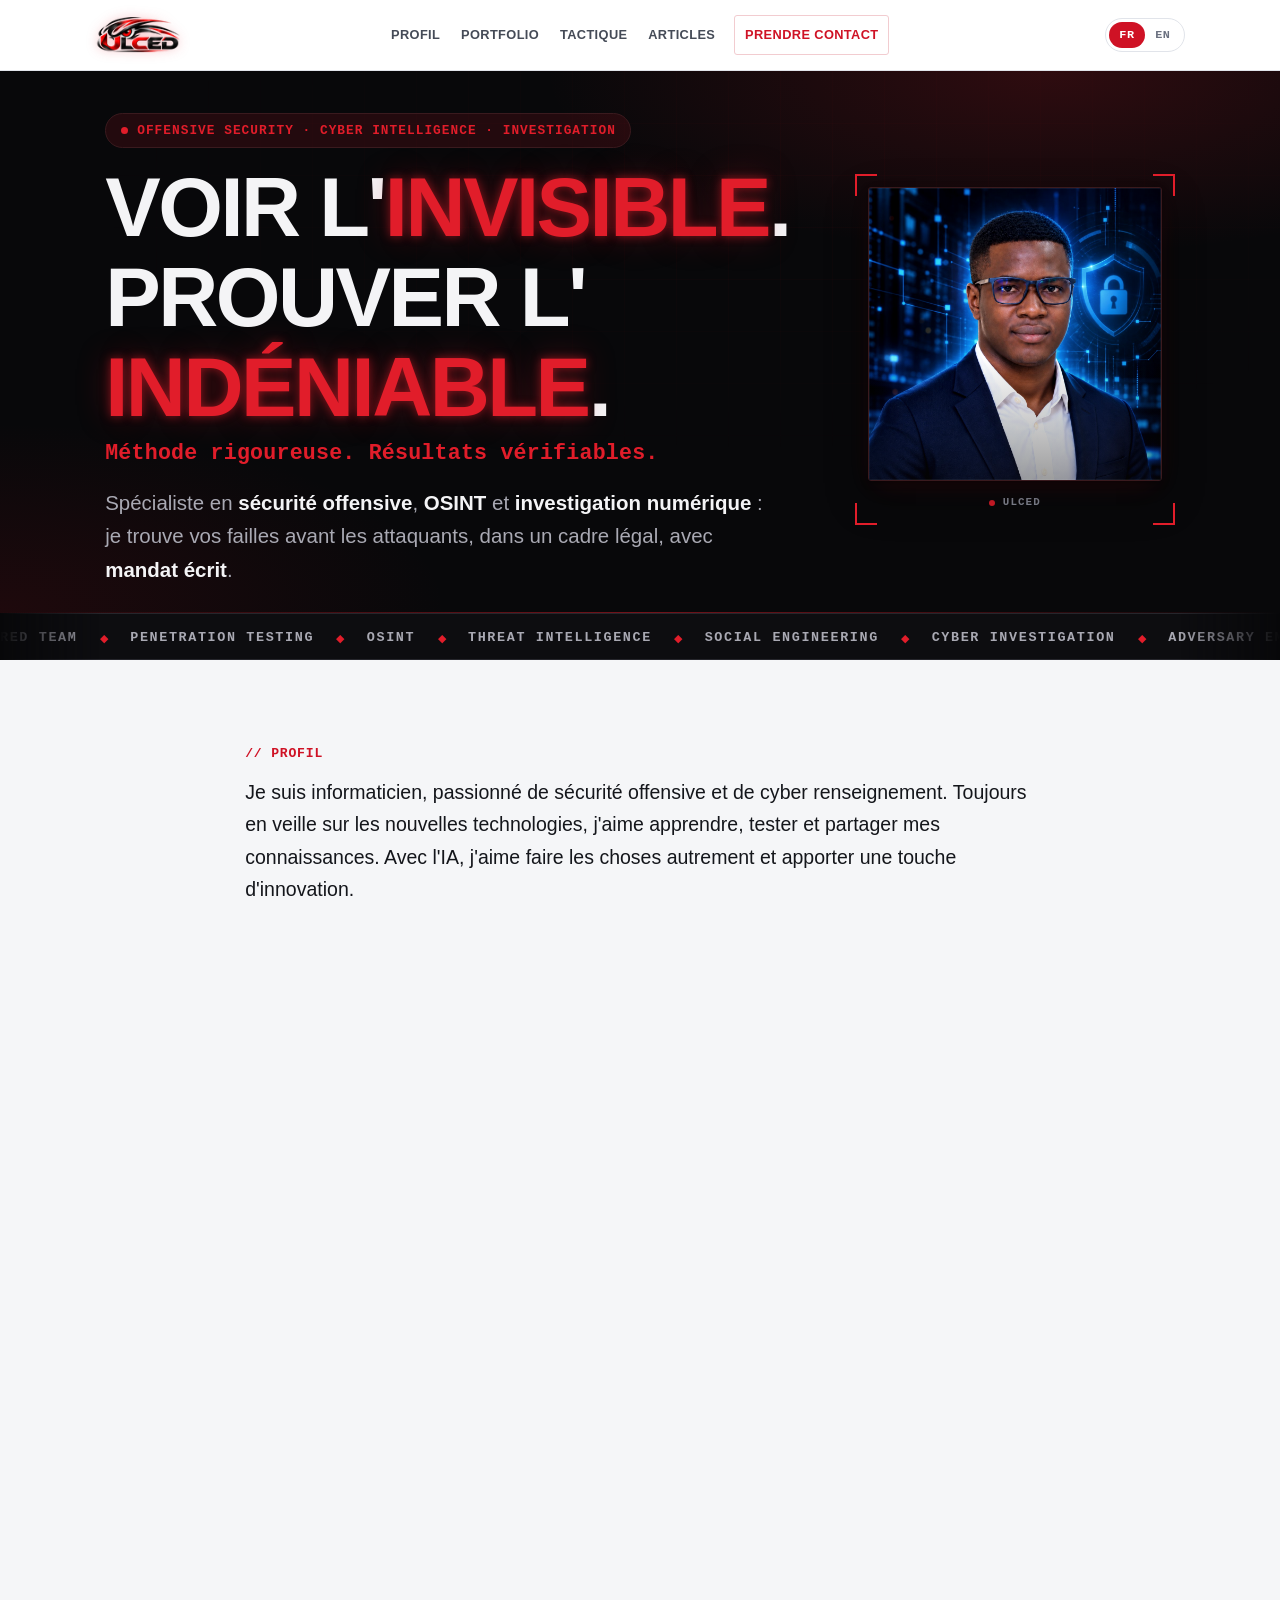
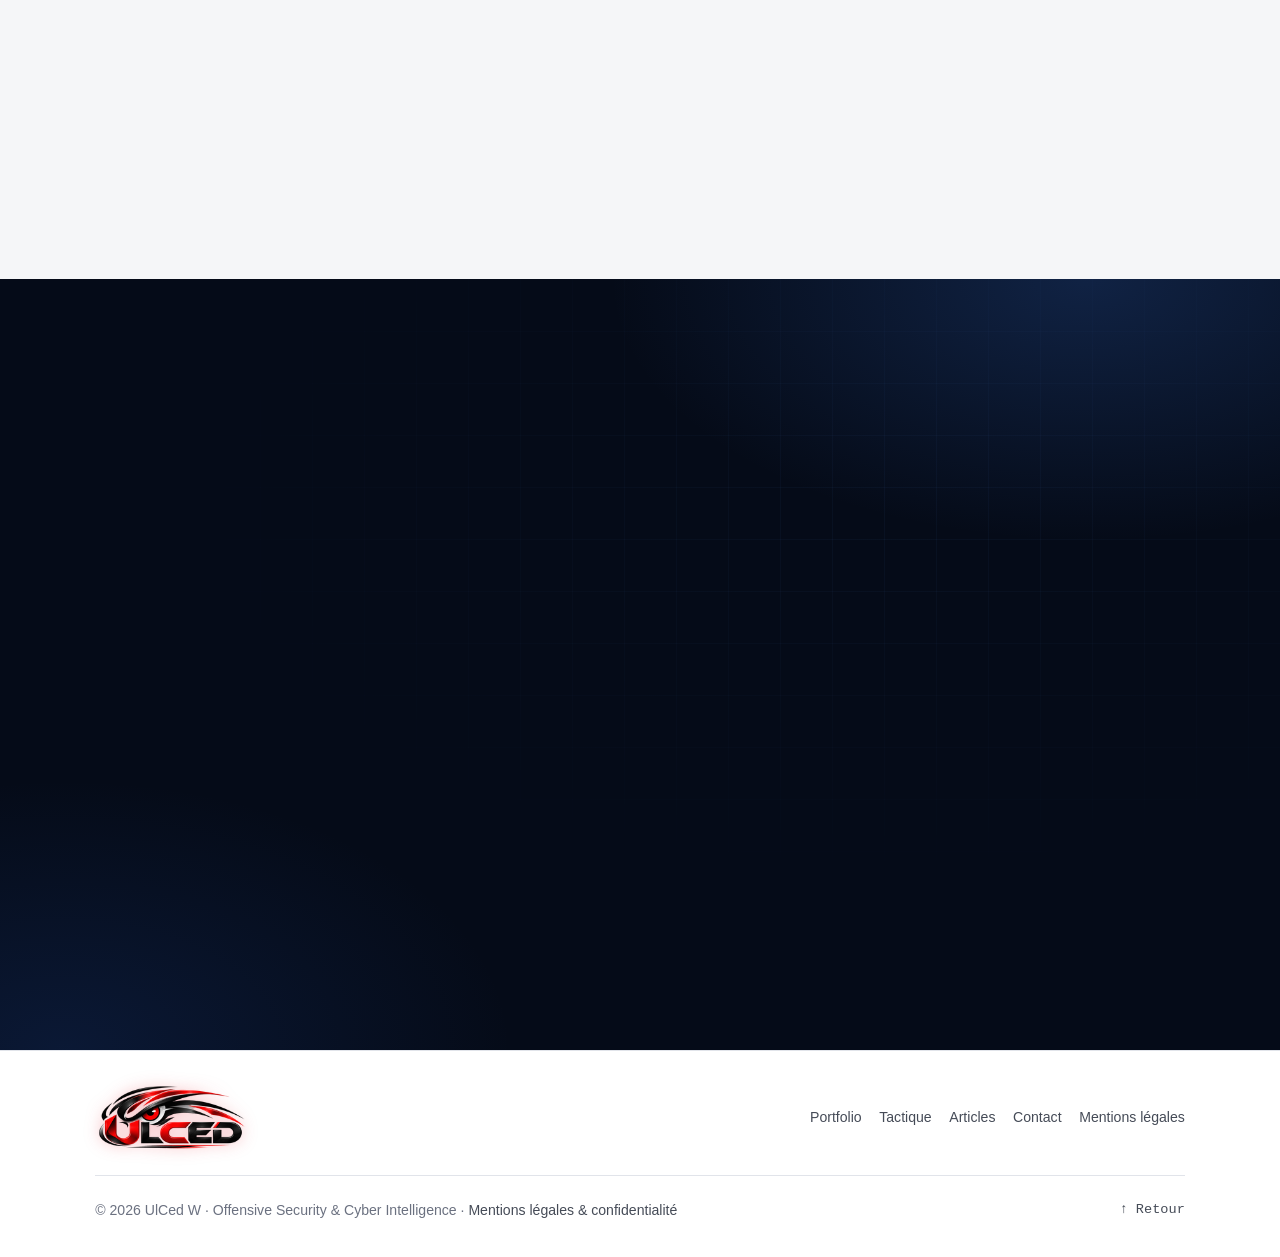
==== commit e2643c70: "Simplify the Contact heading, drop the intro paragraph "Ouvrez un canal" → "Contactez-moi", and remo" ====
--- a/index.html
+++ b/index.html
@@ -187,8 +187,7 @@
       <div class="container contact-grid">
         <div class="contact-intro reveal">
           <p class="section-eyebrow">// Contact</p>
-          <h2 class="section-title" data-en="Open a channel">Ouvrez un canal</h2>
-          <p data-en="A target to assess, a threat to qualify, someone to locate, or an investigation to run? Write to me. &lt;strong&gt;First conversation is free and confidential&lt;/strong&gt;, &lt;strong&gt;reply within 48 hours&lt;/strong&gt;, and every mission starts with a clear contract.">Une cible à évaluer, une menace à qualifier, une personne à retrouver ou une enquête à mener&nbsp;? Écrivez-moi. <strong>Premier échange gratuit et confidentiel</strong>, <strong>réponse sous 48&nbsp;heures</strong>, et toute mission démarre par un contrat clair.</p>
+          <h2 class="section-title" data-en="Contact me">Contactez-moi</h2>
           <ul class="contact-links">
             <li>
               <svg viewBox="0 0 24 24" fill="none" stroke="currentColor" stroke-width="1.7" stroke-linecap="round" stroke-linejoin="round"><rect x="4" y="10" width="16" height="11" rx="2"/><path d="M8 10V7a4 4 0 0 1 8 0v3"/></svg>
--- a/css/style.css
+++ b/css/style.css
@@ -401,7 +401,24 @@
 .form-status.is-err { color: var(--red-bright); }
 
 /* ---------------- Pied de page ---------------- */
-.site-footer { border-top: 1px solid var(--border); padding: 2.2rem 0; background: var(--bg-alt); }
+/* Fond blanc : on redéfinit la palette (comme .site-header) pour que tous
+   les éléments imbriqués (nav, logo, liens, copyright) restent lisibles. */
+.site-footer {
+  --bg: #ffffff;
+  --bg-alt: #ffffff;
+  --surface: #ffffff;
+  --surface-2: #eef0f4;
+  --border: #e1e4ea;
+  --border-red: #f2ccd0;
+  --text: #14161b;
+  --text-soft: #454b57;
+  --text-faint: #6b7180;
+  --red: #cf1225;
+  --red-bright: #e11d2a;
+  --red-soft: #fdeaec;
+
+  border-top: 1px solid var(--border); padding: 2.2rem 0; background: #ffffff; color: var(--text);
+}
 .footer-inner { display: flex; flex-wrap: wrap; justify-content: space-between; align-items: center; gap: 1rem; }
 .footer-inner p { margin: 0; color: var(--text-faint); font-size: .88rem; }
 .footer-top { font-size: .85rem; color: var(--text-soft); font-family: var(--font-mono); }
--- a/css/style.css
+++ b/css/style.css
@@ -401,7 +401,24 @@
 .form-status.is-err { color: var(--red-bright); }
 
 /* ---------------- Pied de page ---------------- */
-.site-footer { border-top: 1px solid var(--border); padding: 2.2rem 0; background: var(--bg-alt); }
+/* Fond blanc : on redéfinit la palette (comme .site-header) pour que tous
+   les éléments imbriqués (nav, logo, liens, copyright) restent lisibles. */
+.site-footer {
+  --bg: #ffffff;
+  --bg-alt: #ffffff;
+  --surface: #ffffff;
+  --surface-2: #eef0f4;
+  --border: #e1e4ea;
+  --border-red: #f2ccd0;
+  --text: #14161b;
+  --text-soft: #454b57;
+  --text-faint: #6b7180;
+  --red: #cf1225;
+  --red-bright: #e11d2a;
+  --red-soft: #fdeaec;
+
+  border-top: 1px solid var(--border); padding: 2.2rem 0; background: #ffffff; color: var(--text);
+}
 .footer-inner { display: flex; flex-wrap: wrap; justify-content: space-between; align-items: center; gap: 1rem; }
 .footer-inner p { margin: 0; color: var(--text-faint); font-size: .88rem; }
 .footer-top { font-size: .85rem; color: var(--text-soft); font-family: var(--font-mono); }
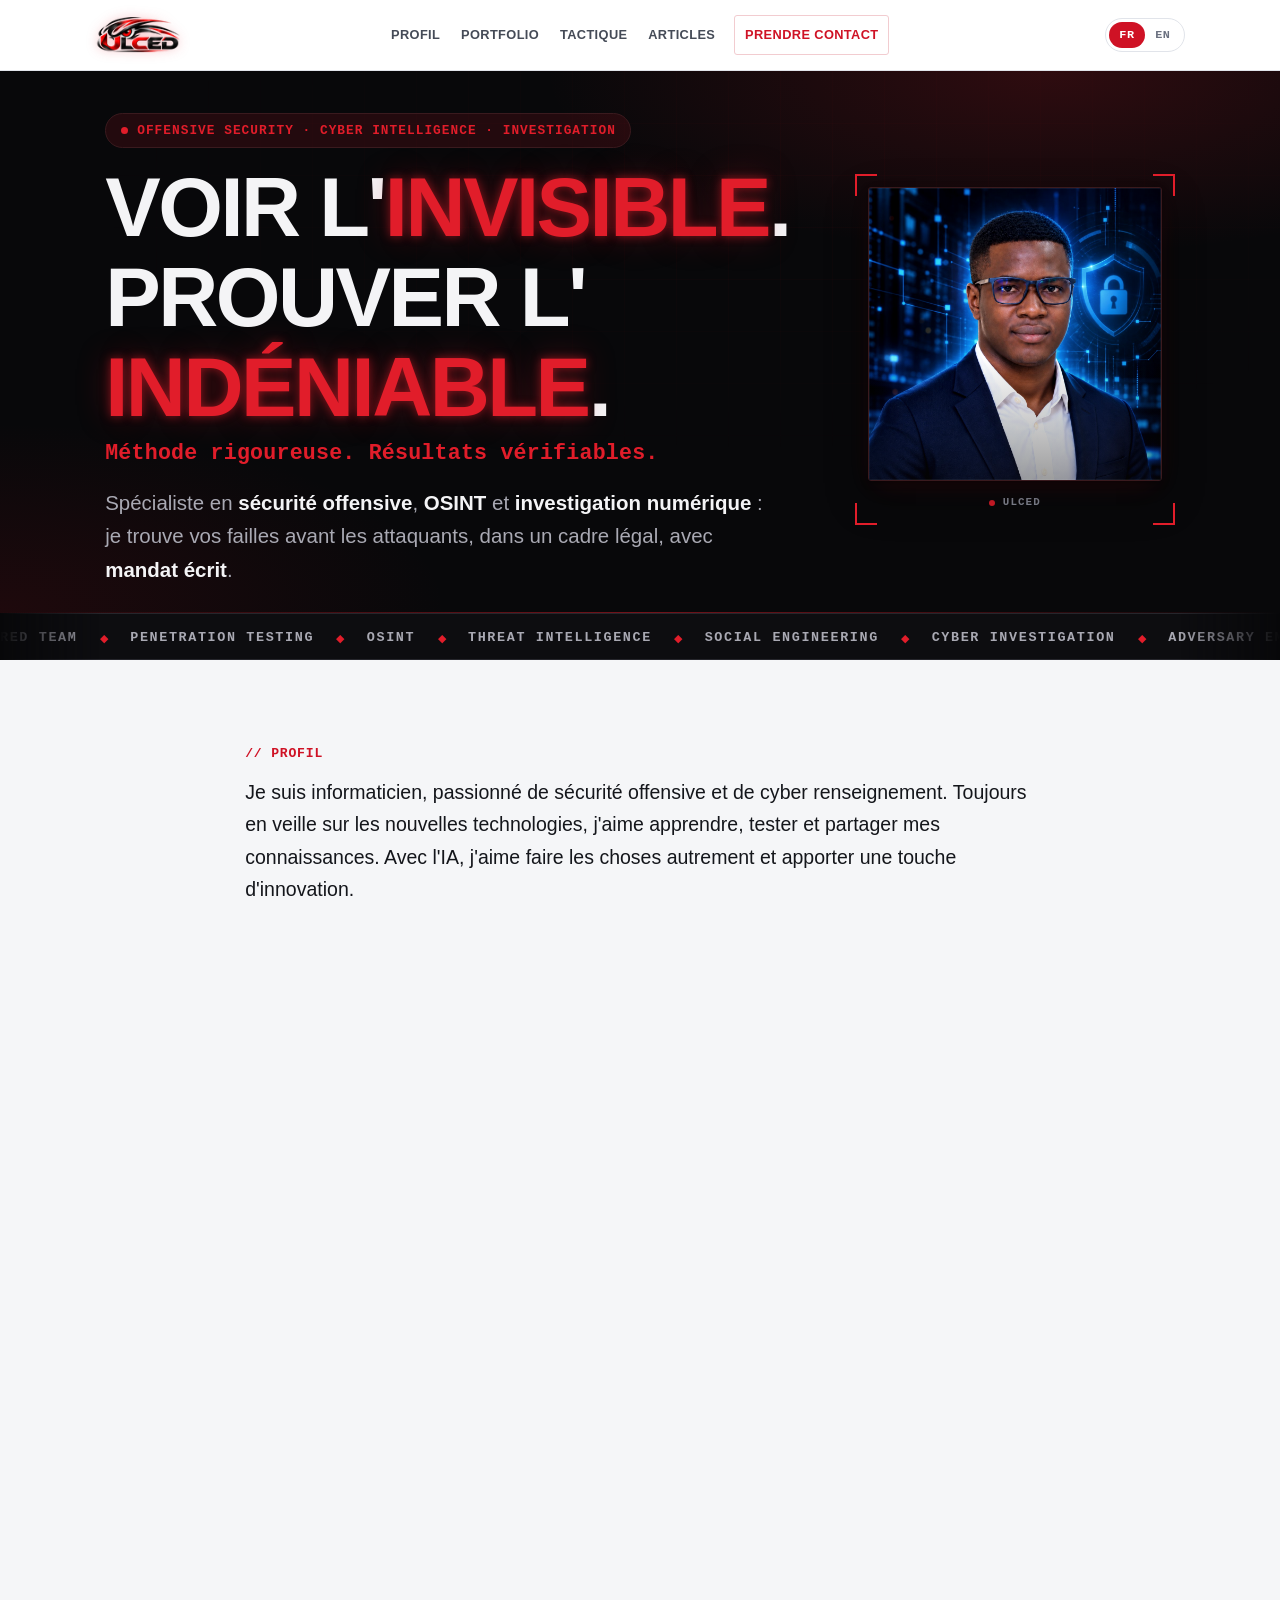
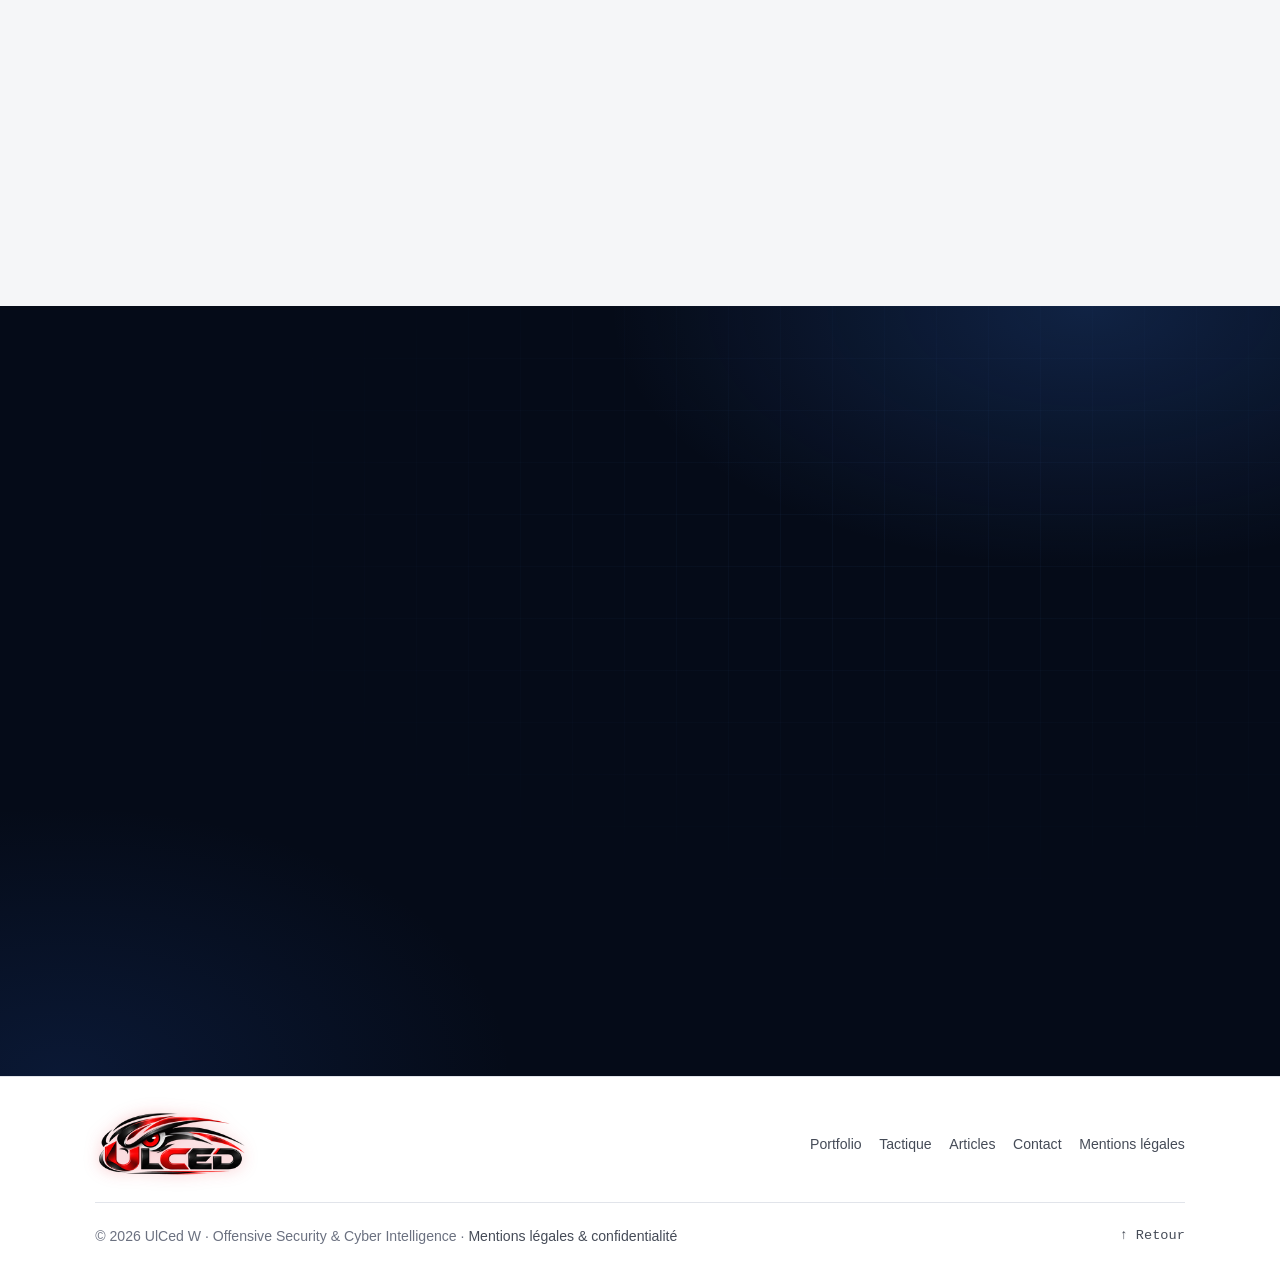
==== commit 2fb25862: "Add 3 LinkedIn post links to Profil New "Sur LinkedIn" line under the press mentions, with 3 links t" ====
--- a/index.html
+++ b/index.html
@@ -147,6 +147,17 @@
               <li data-en="Best ethical hacker of Semaine du Numérique 2025, Hack2Protect 2025 laureate, and 2nd place at the JNC CTF, which brings together cybersecurity enthusiasts from the AES.">Meilleur hacker éthique de la Semaine du Numérique 2025, lauréat de Hack2Protect 2025 et 2<sup>e</sup>&nbsp;place au CTF des JNC, qui réunit des passionnés de cybersécurité de l'AES.</li>
             </ul>
             <p class="about-foot" data-en="I hold a Master's degree in cybersecurity and a Bachelor's in computer systems and networks. I'm currently preparing the CEH, CHFI and CPEN certifications.">Je suis titulaire d'un Master en cybersécurité et d'une licence en systèmes et réseaux informatiques. Je prépare les certifications CEH, CHFI et CPEN.</p>
+            <p class="press-links">
+              <span data-en="As seen in:">Vu dans la presse&nbsp;:</span>
+              <a href="https://lefaso.net/spip.php?article142530=" target="_blank" rel="noopener noreferrer">leFaso.net</a>
+              <a href="https://www.sidwaya.info/semaine-du-numerique-2025-les-meilleurs-innovateurs-recompenses/" target="_blank" rel="noopener noreferrer">Sidwaya</a>
+            </p>
+            <p class="press-links">
+              <span data-en="On LinkedIn:">Sur LinkedIn&nbsp;:</span>
+              <a href="https://lnkd.in/p/dsA6q4zR" target="_blank" rel="noopener noreferrer" data-en="post 1">publication 1</a>
+              <a href="https://lnkd.in/p/dK54pPFJ" target="_blank" rel="noopener noreferrer" data-en="post 2">publication 2</a>
+              <a href="https://lnkd.in/p/dU5YF2BH" target="_blank" rel="noopener noreferrer" data-en="post 3">publication 3</a>
+            </p>
           </div>
         </div>
 
--- a/css/style.css
+++ b/css/style.css
@@ -319,6 +319,9 @@
 }
 .about-skills li strong { color: var(--text); }
 .about-foot { color: var(--text); font-size: 1rem; font-weight: 500; line-height: 1.65; margin: 1.1rem 0 0; }
+.press-links { margin: .9rem 0 0; font-size: .85rem; color: var(--text-faint); }
+.press-links a { margin-right: .3rem; font-weight: 600; }
+.press-links a:not(:last-child)::after { content: "·"; margin-left: .55rem; color: var(--text-faint); font-weight: 400; }
 
 .about-gallery {
   display: grid; grid-template-columns: repeat(auto-fill, minmax(150px, 1fr)); gap: .9rem; margin-top: 2.4rem;
@@ -563,16 +566,6 @@
 
 /* ---- Ancrages sous le header collant ---- */
 section[id] { scroll-margin-top: 84px; }
-
-/* ---- Bandeau CTA : même traitement sobre, sans photo ---- */
-.cta-band { position: relative; overflow: hidden; padding: clamp(3.5rem, 8vw, 5.5rem) 0; border-block: 1px solid var(--border); background: var(--bg-alt); }
-.cta-band-media {
-  position: absolute; inset: 0; z-index: 0; pointer-events: none;
-  background: radial-gradient(70% 100% at 100% 50%, color-mix(in srgb, var(--red) 10%, transparent), transparent 70%);
-}
-.cta-band-inner { position: relative; z-index: 1; max-width: 760px; }
-.cta-title { font-size: clamp(1.7rem, 4.5vw, 2.6rem); font-weight: 800; margin: .3rem 0 .8rem; }
-.cta-sub { color: var(--text-soft); font-size: 1.05rem; margin: 0 0 1.6rem; max-width: 620px; }
 
 /* ---- Page Mentions légales ---- */
 .legal { max-width: 760px; }
@@ -657,7 +650,6 @@
 .section { padding: clamp(3.2rem, 7.5vw, 5.2rem) 0; }
 .section-head { margin-bottom: 2.4rem; }
 .hero { padding: clamp(1.6rem, 4.5vw, 2.6rem) 0 clamp(1.2rem, 3vw, 1.6rem); }
-.cta-band + .section { padding-top: clamp(3rem, 7vw, 4.5rem); }
 
 /* ============================================================
    PAGE MÉTHODOLOGIE
@@ -752,6 +744,33 @@
 @keyframes blink { 0%,50%{opacity:1;} 50.01%,100%{opacity:0;} }
 @media (prefers-reduced-motion: reduce) { .case-code code::after { animation: none; } }
 
+/* ---- Page Portfolio : lien GitHub sur une carte réalisation ---- */
+.case-gh-link {
+  display: inline-block; margin-top: 1rem; color: var(--red); font-weight: 600; font-size: .88rem;
+  border-bottom: 1px solid transparent; transition: border-color .2s, color .2s;
+}
+.case-gh-link:hover { color: var(--red-bright); border-bottom-color: currentColor; }
+
+/* ---- Page Portfolio : fond décoratif de la 3e bande + projets GitHub ---- */
+.portfolio-night-wrap { position: relative; z-index: 1; }
+.gh-projects { margin-top: 3rem; padding-top: 2.6rem; border-top: 1px solid var(--border); }
+.gh-projects-title { font-size: 1.3rem; margin: .3rem 0 1.6rem; }
+.gh-grid { display: grid; grid-template-columns: repeat(auto-fit, minmax(300px, 1fr)); gap: 1.4rem; }
+.gh-card {
+  display: block; background: var(--surface); border: 1px solid var(--border); border-radius: var(--radius);
+  padding: 1.5rem; box-shadow: var(--shadow); color: var(--text);
+  transition: border-color .2s, box-shadow .2s, transform .2s;
+}
+.gh-card:hover { border-color: var(--border-red); box-shadow: var(--shadow), var(--shadow-red); transform: translateY(-3px); color: var(--text); }
+.gh-card-head { display: flex; align-items: center; gap: .6rem; margin-bottom: .9rem; }
+.gh-name { font-weight: 700; font-size: 1.02rem; }
+.gh-card p { color: var(--text-soft); font-size: .92rem; margin: 0 0 1.1rem; }
+.gh-stats { list-style: none; display: flex; flex-wrap: wrap; gap: .5rem; margin: 0; padding: 0; }
+.gh-stats li {
+  font-size: .76rem; font-family: var(--font-mono); color: var(--text-faint);
+  background: var(--surface-2); border: 1px solid var(--border); padding: .3rem .6rem; border-radius: 100px;
+}
+
 /* ---- Numéros d'étape (6 phases) ---- */
 .phases .step-num { box-shadow: 0 0 0 4px var(--red-soft); }
 
--- a/css/style.css
+++ b/css/style.css
@@ -319,6 +319,9 @@
 }
 .about-skills li strong { color: var(--text); }
 .about-foot { color: var(--text); font-size: 1rem; font-weight: 500; line-height: 1.65; margin: 1.1rem 0 0; }
+.press-links { margin: .9rem 0 0; font-size: .85rem; color: var(--text-faint); }
+.press-links a { margin-right: .3rem; font-weight: 600; }
+.press-links a:not(:last-child)::after { content: "·"; margin-left: .55rem; color: var(--text-faint); font-weight: 400; }
 
 .about-gallery {
   display: grid; grid-template-columns: repeat(auto-fill, minmax(150px, 1fr)); gap: .9rem; margin-top: 2.4rem;
@@ -563,16 +566,6 @@
 
 /* ---- Ancrages sous le header collant ---- */
 section[id] { scroll-margin-top: 84px; }
-
-/* ---- Bandeau CTA : même traitement sobre, sans photo ---- */
-.cta-band { position: relative; overflow: hidden; padding: clamp(3.5rem, 8vw, 5.5rem) 0; border-block: 1px solid var(--border); background: var(--bg-alt); }
-.cta-band-media {
-  position: absolute; inset: 0; z-index: 0; pointer-events: none;
-  background: radial-gradient(70% 100% at 100% 50%, color-mix(in srgb, var(--red) 10%, transparent), transparent 70%);
-}
-.cta-band-inner { position: relative; z-index: 1; max-width: 760px; }
-.cta-title { font-size: clamp(1.7rem, 4.5vw, 2.6rem); font-weight: 800; margin: .3rem 0 .8rem; }
-.cta-sub { color: var(--text-soft); font-size: 1.05rem; margin: 0 0 1.6rem; max-width: 620px; }
 
 /* ---- Page Mentions légales ---- */
 .legal { max-width: 760px; }
@@ -657,7 +650,6 @@
 .section { padding: clamp(3.2rem, 7.5vw, 5.2rem) 0; }
 .section-head { margin-bottom: 2.4rem; }
 .hero { padding: clamp(1.6rem, 4.5vw, 2.6rem) 0 clamp(1.2rem, 3vw, 1.6rem); }
-.cta-band + .section { padding-top: clamp(3rem, 7vw, 4.5rem); }
 
 /* ============================================================
    PAGE MÉTHODOLOGIE
@@ -752,6 +744,33 @@
 @keyframes blink { 0%,50%{opacity:1;} 50.01%,100%{opacity:0;} }
 @media (prefers-reduced-motion: reduce) { .case-code code::after { animation: none; } }
 
+/* ---- Page Portfolio : lien GitHub sur une carte réalisation ---- */
+.case-gh-link {
+  display: inline-block; margin-top: 1rem; color: var(--red); font-weight: 600; font-size: .88rem;
+  border-bottom: 1px solid transparent; transition: border-color .2s, color .2s;
+}
+.case-gh-link:hover { color: var(--red-bright); border-bottom-color: currentColor; }
+
+/* ---- Page Portfolio : fond décoratif de la 3e bande + projets GitHub ---- */
+.portfolio-night-wrap { position: relative; z-index: 1; }
+.gh-projects { margin-top: 3rem; padding-top: 2.6rem; border-top: 1px solid var(--border); }
+.gh-projects-title { font-size: 1.3rem; margin: .3rem 0 1.6rem; }
+.gh-grid { display: grid; grid-template-columns: repeat(auto-fit, minmax(300px, 1fr)); gap: 1.4rem; }
+.gh-card {
+  display: block; background: var(--surface); border: 1px solid var(--border); border-radius: var(--radius);
+  padding: 1.5rem; box-shadow: var(--shadow); color: var(--text);
+  transition: border-color .2s, box-shadow .2s, transform .2s;
+}
+.gh-card:hover { border-color: var(--border-red); box-shadow: var(--shadow), var(--shadow-red); transform: translateY(-3px); color: var(--text); }
+.gh-card-head { display: flex; align-items: center; gap: .6rem; margin-bottom: .9rem; }
+.gh-name { font-weight: 700; font-size: 1.02rem; }
+.gh-card p { color: var(--text-soft); font-size: .92rem; margin: 0 0 1.1rem; }
+.gh-stats { list-style: none; display: flex; flex-wrap: wrap; gap: .5rem; margin: 0; padding: 0; }
+.gh-stats li {
+  font-size: .76rem; font-family: var(--font-mono); color: var(--text-faint);
+  background: var(--surface-2); border: 1px solid var(--border); padding: .3rem .6rem; border-radius: 100px;
+}
+
 /* ---- Numéros d'étape (6 phases) ---- */
 .phases .step-num { box-shadow: 0 0 0 4px var(--red-soft); }
 
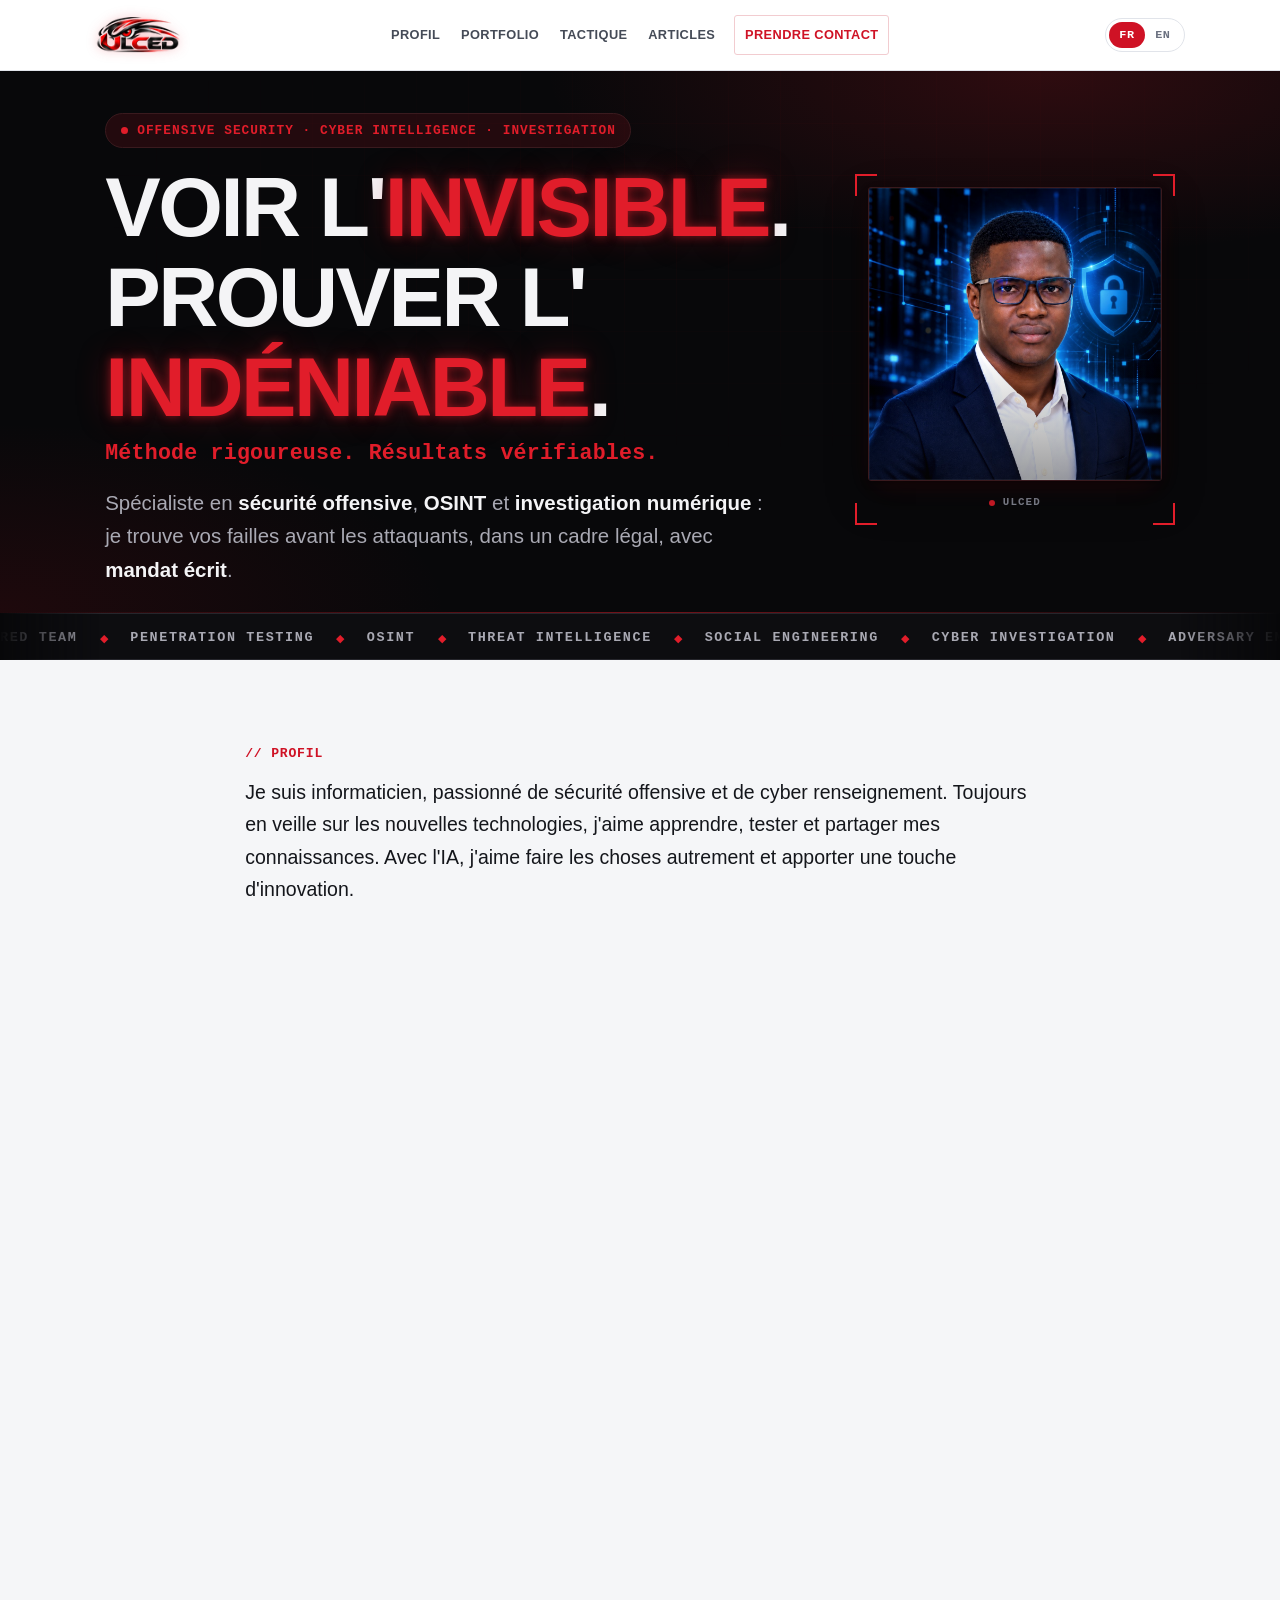
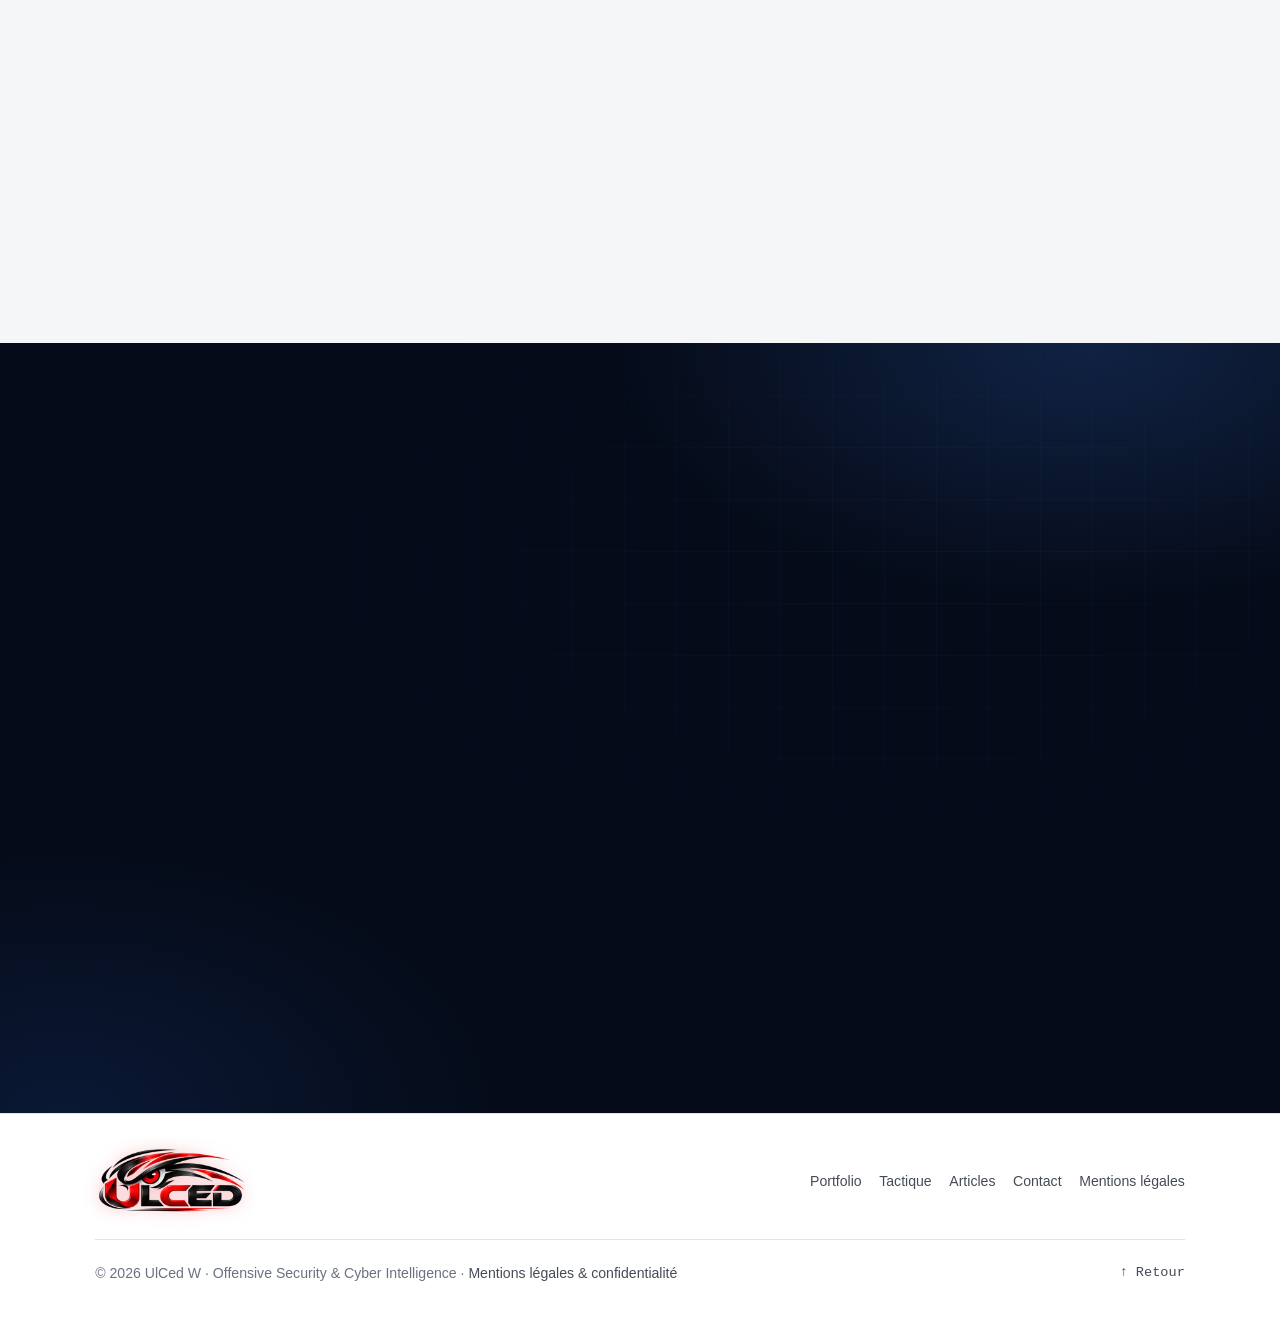
==== commit 1b52237b: "Add 2 Facebook post links to Profil Same pattern as the LinkedIn links: a "Sur Facebook" line with t" ====
--- a/index.html
+++ b/index.html
@@ -157,6 +157,11 @@
               <a href="https://lnkd.in/p/dsA6q4zR" target="_blank" rel="noopener noreferrer" data-en="post 1">publication 1</a>
               <a href="https://lnkd.in/p/dK54pPFJ" target="_blank" rel="noopener noreferrer" data-en="post 2">publication 2</a>
               <a href="https://lnkd.in/p/dU5YF2BH" target="_blank" rel="noopener noreferrer" data-en="post 3">publication 3</a>
+            </p>
+            <p class="press-links">
+              <span data-en="On Facebook:">Sur Facebook&nbsp;:</span>
+              <a href="https://www.facebook.com/share/p/194mvNHMvE/" target="_blank" rel="noopener noreferrer" data-en="post 1">publication 1</a>
+              <a href="https://www.facebook.com/share/p/1JiDxiWUCd/" target="_blank" rel="noopener noreferrer" data-en="post 2">publication 2</a>
             </p>
           </div>
         </div>
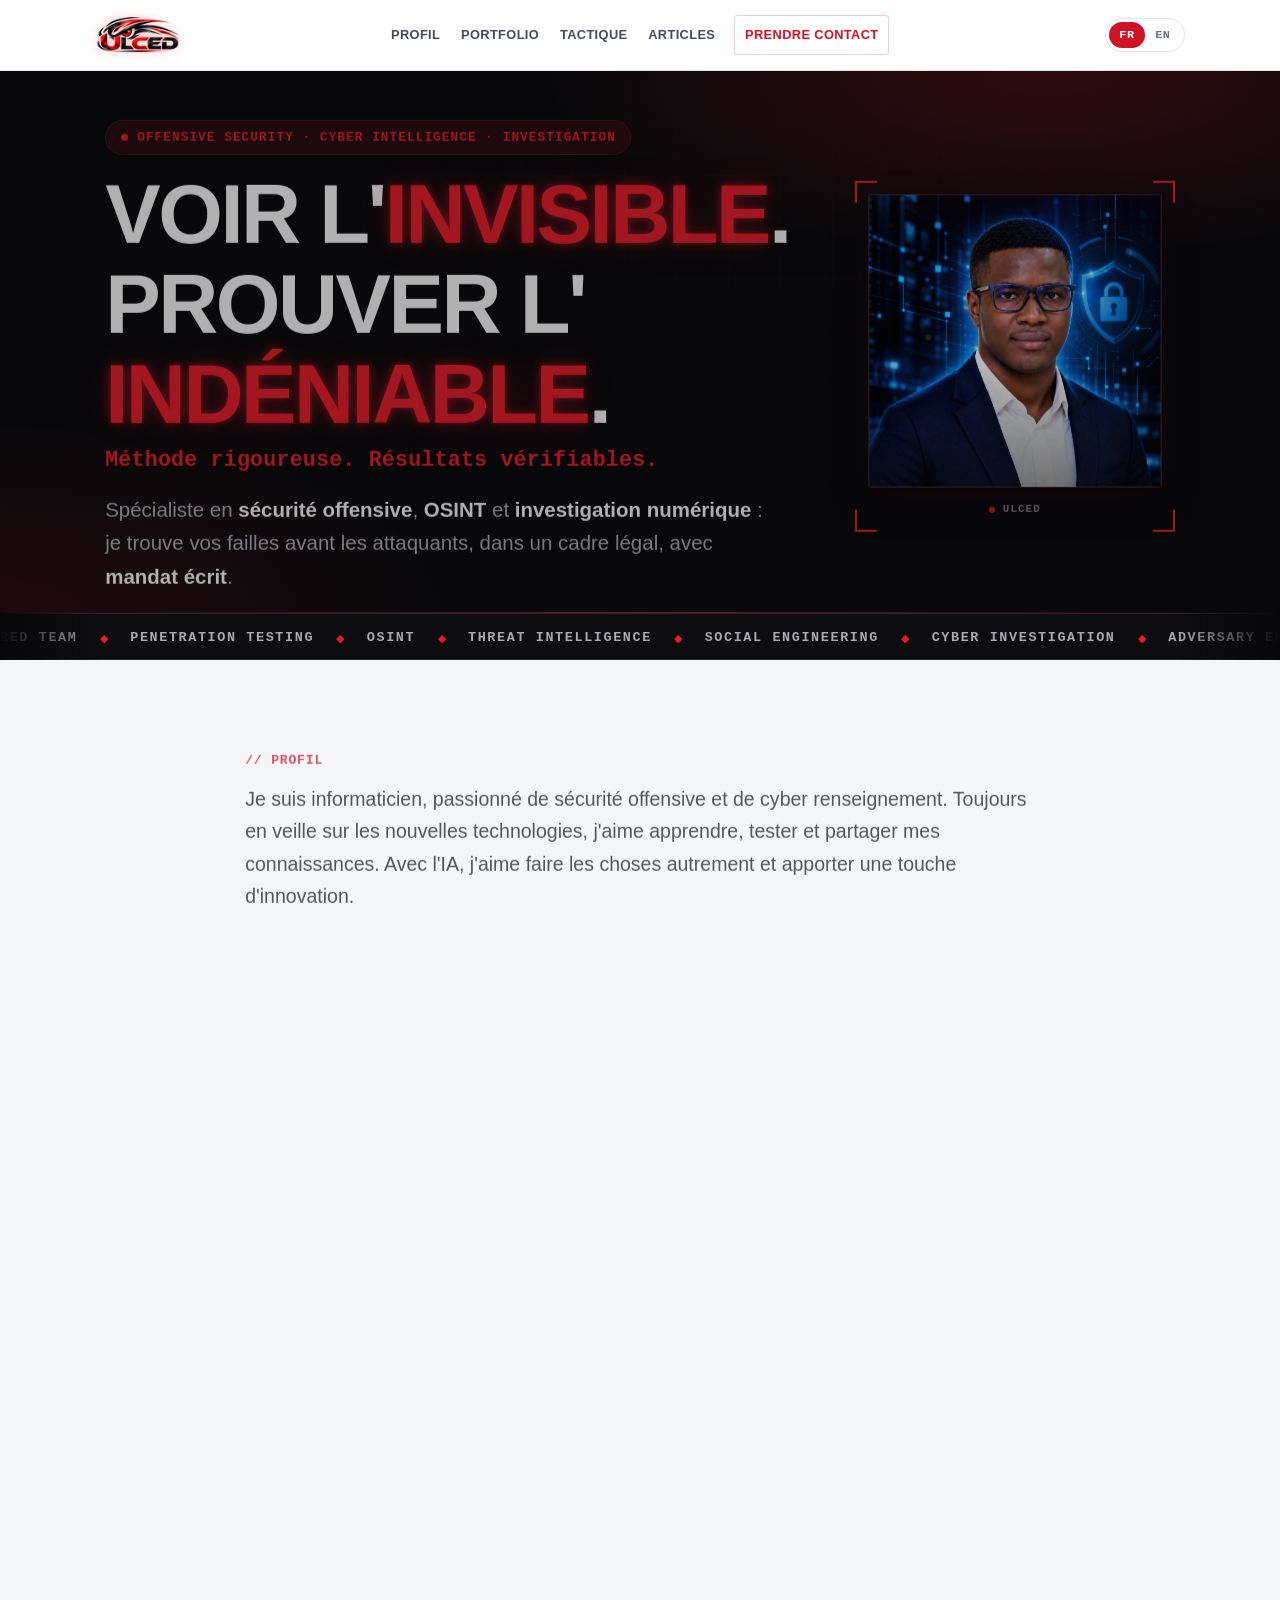
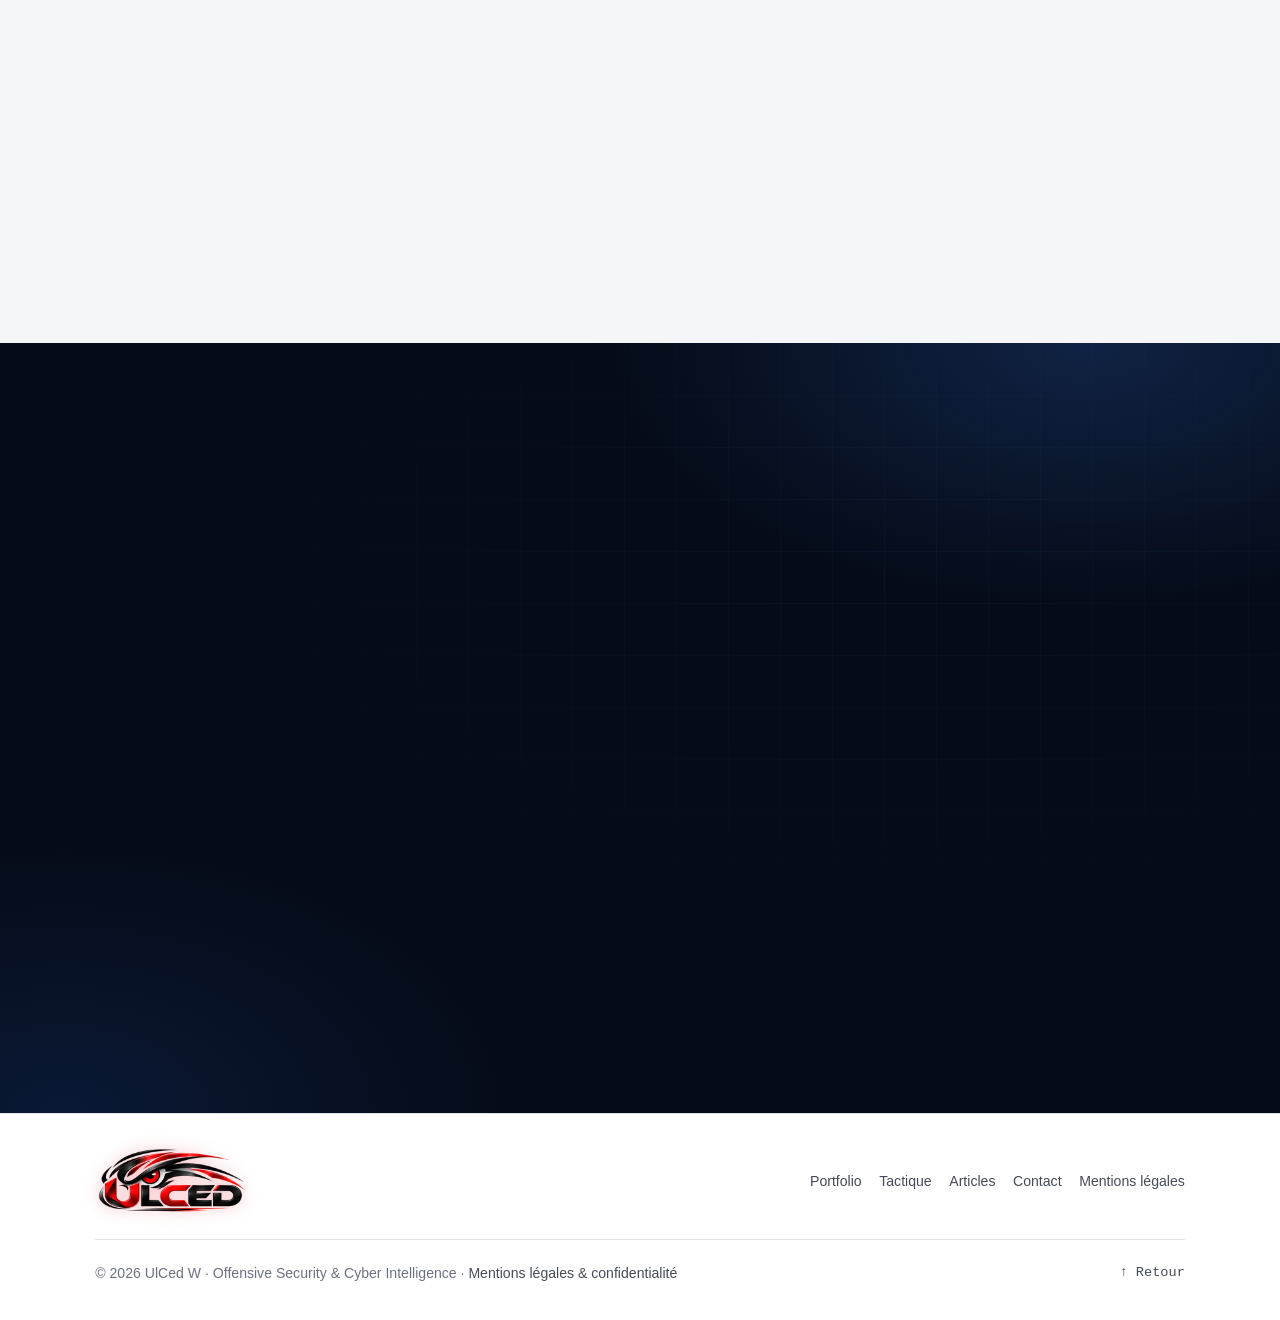
==== commit b453b52a: "SEO pass: geo-targeted titles, Open Graph everywhere, structured data, fixed missing h1 - Homepage t" ====
--- a/index.html
+++ b/index.html
@@ -11,25 +11,26 @@
   <meta name="robots" content="index, follow" />
   <meta name="theme-color" content="#0a0a0c" />
 
-  <title>UlCed W · Cybersécurité offensive, OSINT &amp; Investigation numérique</title>
-  <meta name="description" content="Hacker éthique : tests d'intrusion, red teaming, OSINT et cyber-enquête. Sécurité offensive menée légalement, sous contrat, pour protéger votre organisation. Missions locales et à l'international." />
+  <title>UlCed W · Hacker Éthique &amp; Cybersécurité Offensive en Afrique de l'Ouest</title>
+  <meta name="description" content="Hacker éthique spécialisé en pentest, red team, OSINT et cyber-enquête en Afrique de l'Ouest et à l'international. Sécurité offensive légale, sous contrat, pour protéger votre organisation." />
   <meta name="author" content="UlCed W" />
-  <meta name="keywords" content="hacker éthique, pentest, test d'intrusion, red team, OSINT, cyber-enquête, cybersécurité, sécurité offensive" />
+  <meta name="keywords" content="hacker éthique Afrique, cybersécurité Afrique de l'Ouest, pentest Afrique, test d'intrusion, red team, OSINT, cyber-enquête, sécurité offensive" />
 
   <!-- Adresse publique du site : à remplacer par votre domaine réel après déploiement -->
   <link rel="canonical" href="https://ulced.com/" />
 
   <meta property="og:type" content="website" />
   <meta property="og:url" content="https://ulced.com/" />
-  <meta property="og:title" content="UlCed W · Cybersécurité offensive, OSINT &amp; Investigation" />
-  <meta property="og:description" content="Je teste vos systèmes, légalement, pour révéler vos failles avant qu'un adversaire ne les exploite. Pentest, red team, OSINT et cyber-enquête." />
+  <meta property="og:title" content="UlCed W · Hacker Éthique &amp; Cybersécurité Offensive en Afrique de l'Ouest" />
+  <meta property="og:description" content="Je teste vos systèmes, légalement, pour révéler vos failles avant qu'un adversaire ne les exploite. Pentest, red team, OSINT et cyber-enquête, en Afrique de l'Ouest et à l'international." />
   <meta property="og:image" content="https://ulced.com/assets/og-image.jpg" />
   <meta property="og:image:width" content="1200" />
   <meta property="og:image:height" content="630" />
   <meta property="og:locale" content="fr_FR" />
+  <meta property="og:site_name" content="UlCed W" />
   <meta name="twitter:card" content="summary_large_image" />
-  <meta name="twitter:title" content="UlCed W · Cybersécurité offensive, OSINT &amp; Investigation" />
-  <meta name="twitter:description" content="Des failles prouvées, pas supposées. Pentest, red team, OSINT et cyber-enquête, légalement, sous contrat." />
+  <meta name="twitter:title" content="UlCed W · Hacker Éthique &amp; Cybersécurité Offensive en Afrique de l'Ouest" />
+  <meta name="twitter:description" content="Des failles prouvées, pas supposées. Pentest, red team, OSINT et cyber-enquête, en Afrique de l'Ouest et à l'international." />
   <meta name="twitter:image" content="https://ulced.com/assets/og-image.jpg" />
 
   <script src="js/head.js"></script>
@@ -49,7 +50,21 @@
     "knowsAbout": ["Test d'intrusion", "Red teaming", "OSINT", "Cyber Threat Intelligence", "Cyber-enquête", "Sécurité mobile", "Ingénierie sociale"],
     "email": "ulc3d@proton.me",
     "url": "https://ulced.com/",
-    "provider": { "@type": "Person", "name": "UlCed W", "jobTitle": "Hacker éthique · Sécurité offensive, OSINT & investigation" }
+    "provider": {
+      "@type": "Person",
+      "name": "UlCed W",
+      "jobTitle": "Hacker éthique · Sécurité offensive, OSINT & investigation",
+      "sameAs": [
+        "https://github.com/UlrichCed",
+        "https://lefaso.net/spip.php?article142530=",
+        "https://www.sidwaya.info/semaine-du-numerique-2025-les-meilleurs-innovateurs-recompenses/",
+        "https://lnkd.in/p/dsA6q4zR",
+        "https://lnkd.in/p/dK54pPFJ",
+        "https://lnkd.in/p/dU5YF2BH",
+        "https://www.facebook.com/share/p/194mvNHMvE/",
+        "https://www.facebook.com/share/p/1JiDxiWUCd/"
+      ]
+    }
   }
   </script>
 </head>
--- a/css/style.css
+++ b/css/style.css
@@ -70,6 +70,13 @@
   background: var(--red); color: #fff; padding: .6rem 1rem;
 }
 .skip-link:focus { left: 0; }
+
+/* Accessible aux lecteurs d'écran et aux moteurs de recherche, invisible
+   à l'écran : pour un titre de page sémantique sans en changer le design. */
+.sr-only {
+  position: absolute; width: 1px; height: 1px; padding: 0; margin: -1px;
+  overflow: hidden; clip: rect(0, 0, 0, 0); white-space: nowrap; border: 0;
+}
 
 :focus-visible { outline: 2px solid var(--red); outline-offset: 3px; }
 
--- a/css/style.css
+++ b/css/style.css
@@ -70,6 +70,13 @@
   background: var(--red); color: #fff; padding: .6rem 1rem;
 }
 .skip-link:focus { left: 0; }
+
+/* Accessible aux lecteurs d'écran et aux moteurs de recherche, invisible
+   à l'écran : pour un titre de page sémantique sans en changer le design. */
+.sr-only {
+  position: absolute; width: 1px; height: 1px; padding: 0; margin: -1px;
+  overflow: hidden; clip: rect(0, 0, 0, 0); white-space: nowrap; border: 0;
+}
 
 :focus-visible { outline: 2px solid var(--red); outline-offset: 3px; }
 
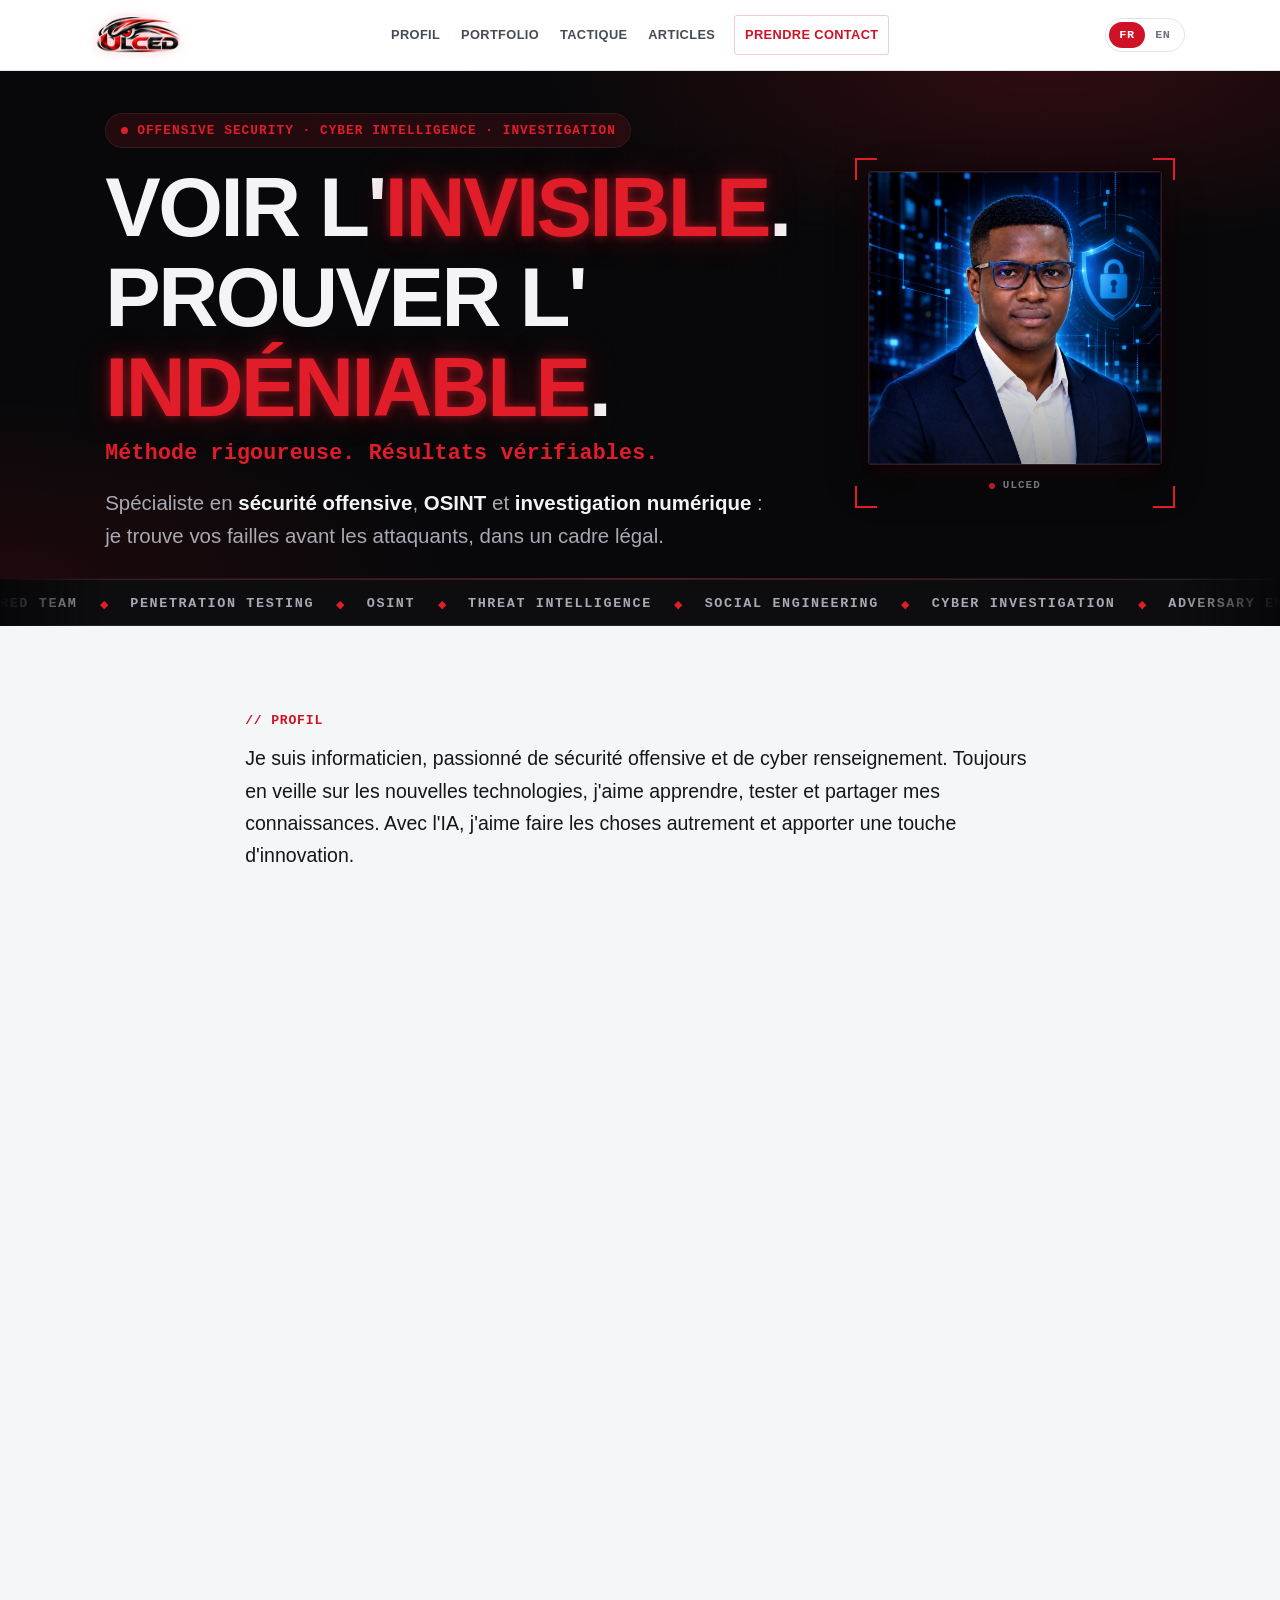
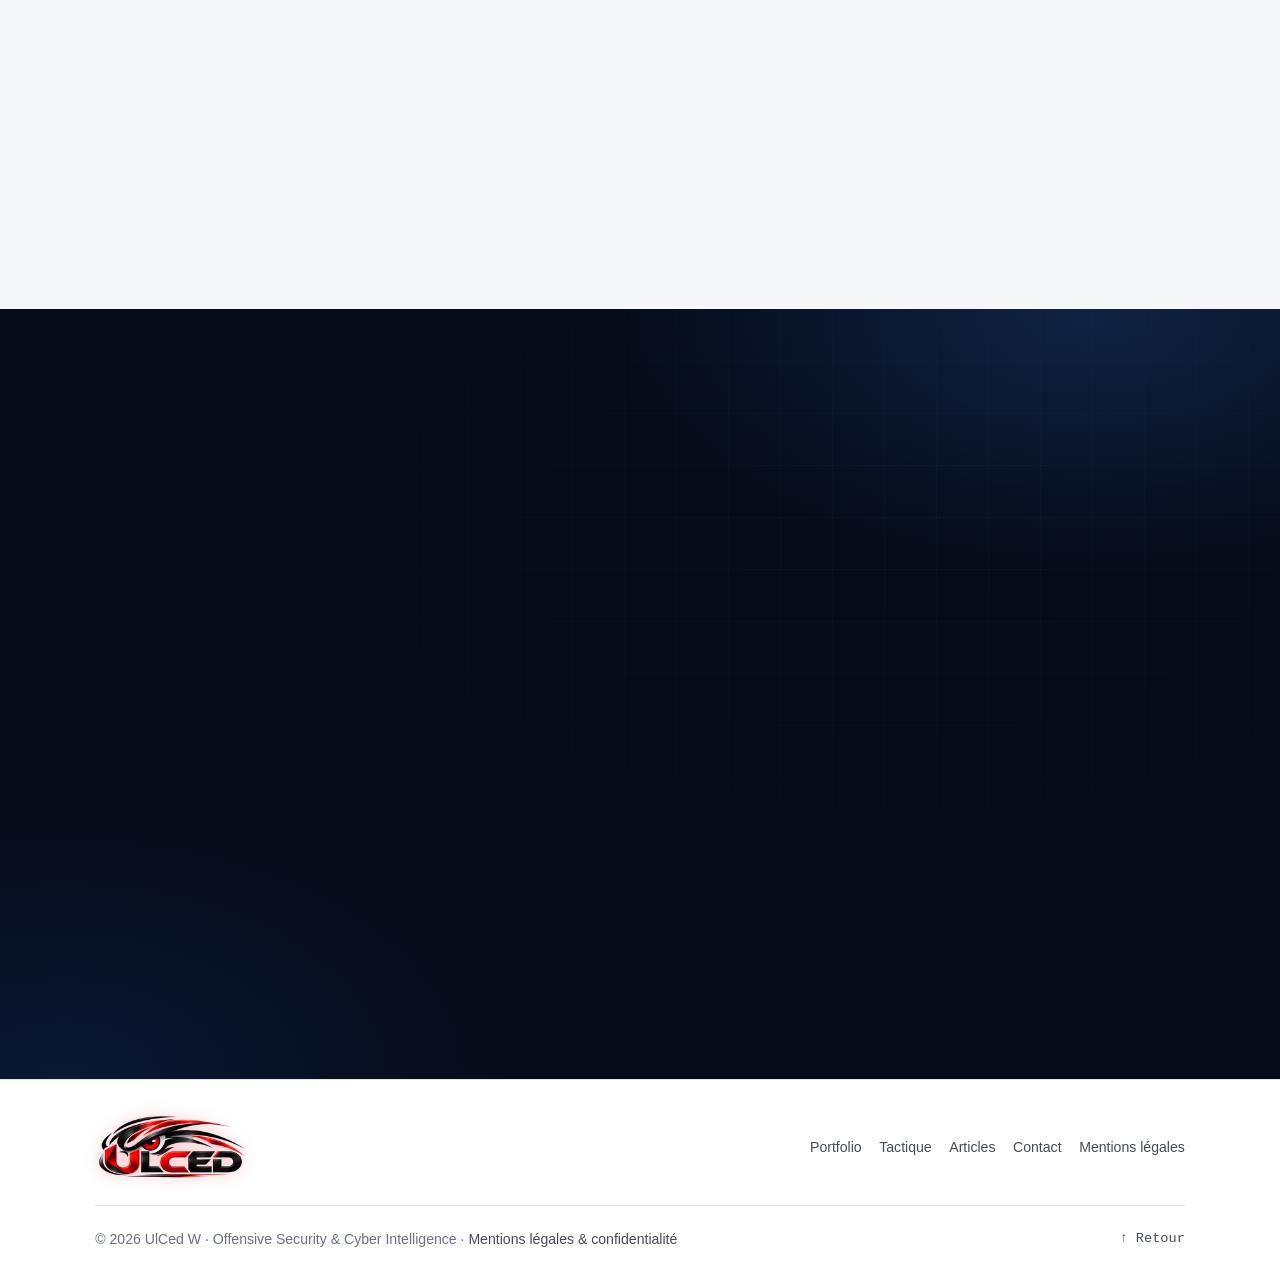
==== commit 2a0729e2: "Remove ', avec mandat écrit.' from the hero lead text" ====
--- a/index.html
+++ b/index.html
@@ -109,7 +109,7 @@
           <p class="hero-eyebrow reveal"><span class="dot"></span>Offensive Security · Cyber Intelligence · Investigation</p>
           <h1 class="hero-title reveal" data-en="See the &lt;span class=&quot;hl glitch&quot; data-text=&quot;INVISIBLE&quot;&gt;invisible&lt;/span&gt;.&lt;br /&gt;Prove the &lt;span class=&quot;hl glitch&quot; data-text=&quot;UNDENIABLE&quot;&gt;undeniable&lt;/span&gt;.">Voir l'<span class="hl glitch" data-text="INVISIBLE">invisible</span>.<br />Prouver l'<span class="hl glitch" data-text="INDÉNIABLE">indéniable</span>.</h1>
           <p class="hero-sub reveal" data-en="Rigorous method. Verifiable results.">Méthode rigoureuse. Résultats vérifiables.</p>
-          <p class="hero-lead reveal" data-en="Specialist in &lt;strong&gt;offensive security&lt;/strong&gt;, &lt;strong&gt;OSINT&lt;/strong&gt; and &lt;strong&gt;digital investigation&lt;/strong&gt;: I find your flaws before the attackers do, within a legal framework, with a &lt;strong&gt;written mandate&lt;/strong&gt;.">Spécialiste en <strong>sécurité offensive</strong>, <strong>OSINT</strong> et <strong>investigation numérique</strong>&nbsp;: je trouve vos failles avant les attaquants, dans un cadre légal, avec <strong>mandat écrit</strong>.</p>
+          <p class="hero-lead reveal" data-en="Specialist in &lt;strong&gt;offensive security&lt;/strong&gt;, &lt;strong&gt;OSINT&lt;/strong&gt; and &lt;strong&gt;digital investigation&lt;/strong&gt;: I find your flaws before the attackers do, within a legal framework.">Spécialiste en <strong>sécurité offensive</strong>, <strong>OSINT</strong> et <strong>investigation numérique</strong>&nbsp;: je trouve vos failles avant les attaquants, dans un cadre légal.</p>
         </div>
         <div class="hero-photo-frame reveal">
           <span class="frame-corner corner-tl" aria-hidden="true"></span>
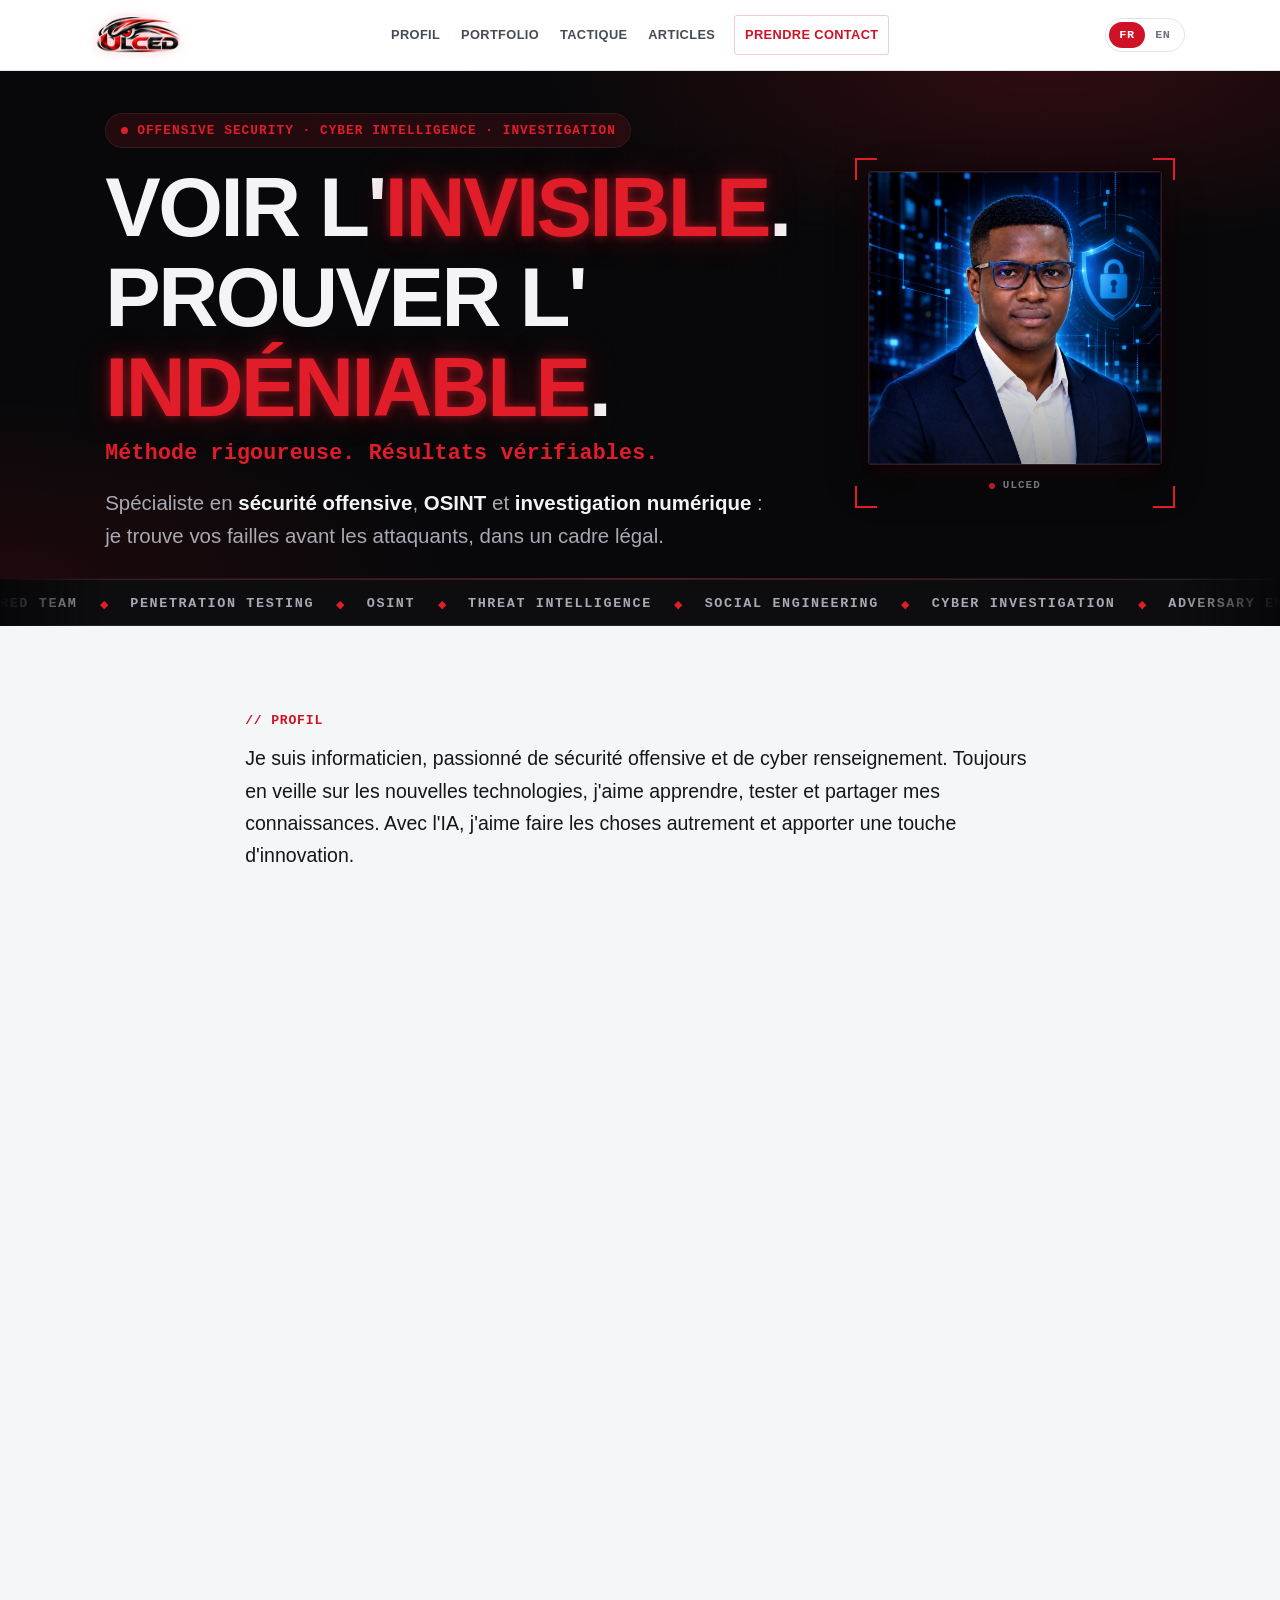
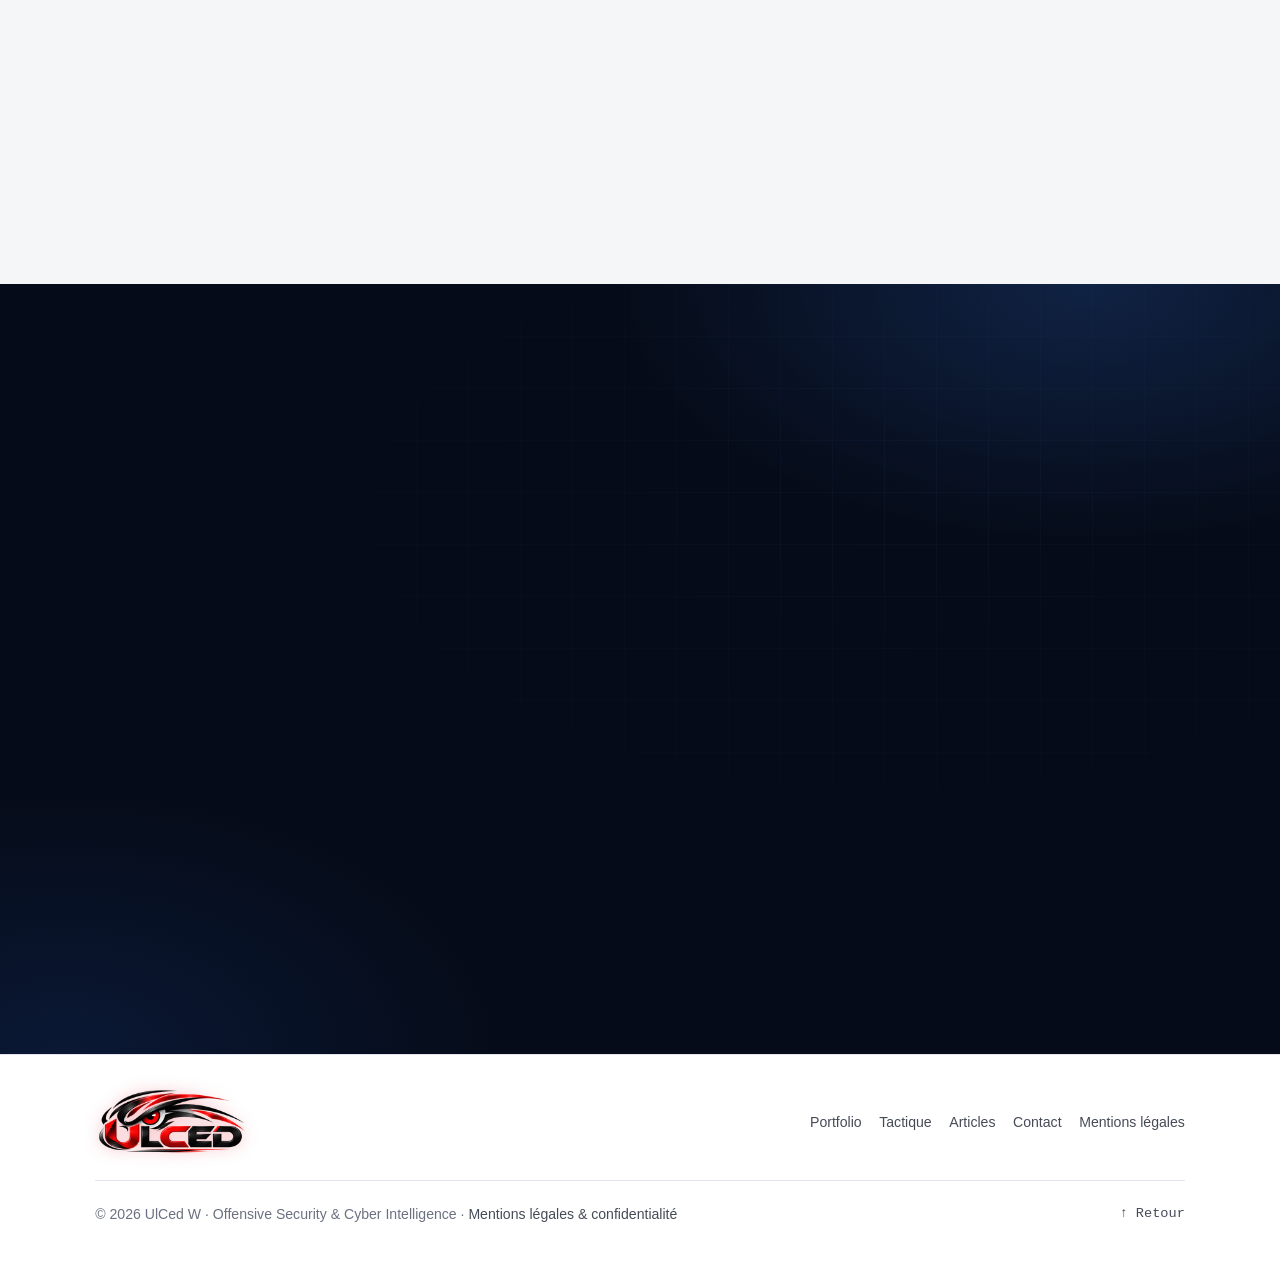
==== commit c3fdc966: "Drop the specific years count from the banking/government experience bullet" ====
--- a/index.html
+++ b/index.html
@@ -157,7 +157,7 @@
           <div class="about-block reveal">
             <h3 class="about-block-title" data-en="Professional experience:">Mes expériences professionnelles&nbsp;:</h3>
             <ul class="about-skills">
-              <li data-en="Three years of experience in a banking environment and a government agency, plus two years freelance.">Trois ans d'expérience en environnement bancaire et en agence gouvernementale, et deux ans en freelance.</li>
+              <li data-en="Experience in a banking environment and a government agency, plus freelance work.">Expérience en environnement bancaire et en agence gouvernementale, ainsi qu'en freelance.</li>
               <li data-en="Member of HorusLabs' training team, involved in investigation and red team missions.">Membre de l'équipe de formateurs de HorusLabs, impliqué dans des missions d'investigation et de red team.</li>
               <li data-en="Best ethical hacker of Semaine du Numérique 2025, Hack2Protect 2025 laureate, and 2nd place at the JNC CTF, which brings together cybersecurity enthusiasts from the AES.">Meilleur hacker éthique de la Semaine du Numérique 2025, lauréat de Hack2Protect 2025 et 2<sup>e</sup>&nbsp;place au CTF des JNC, qui réunit des passionnés de cybersécurité de l'AES.</li>
             </ul>
